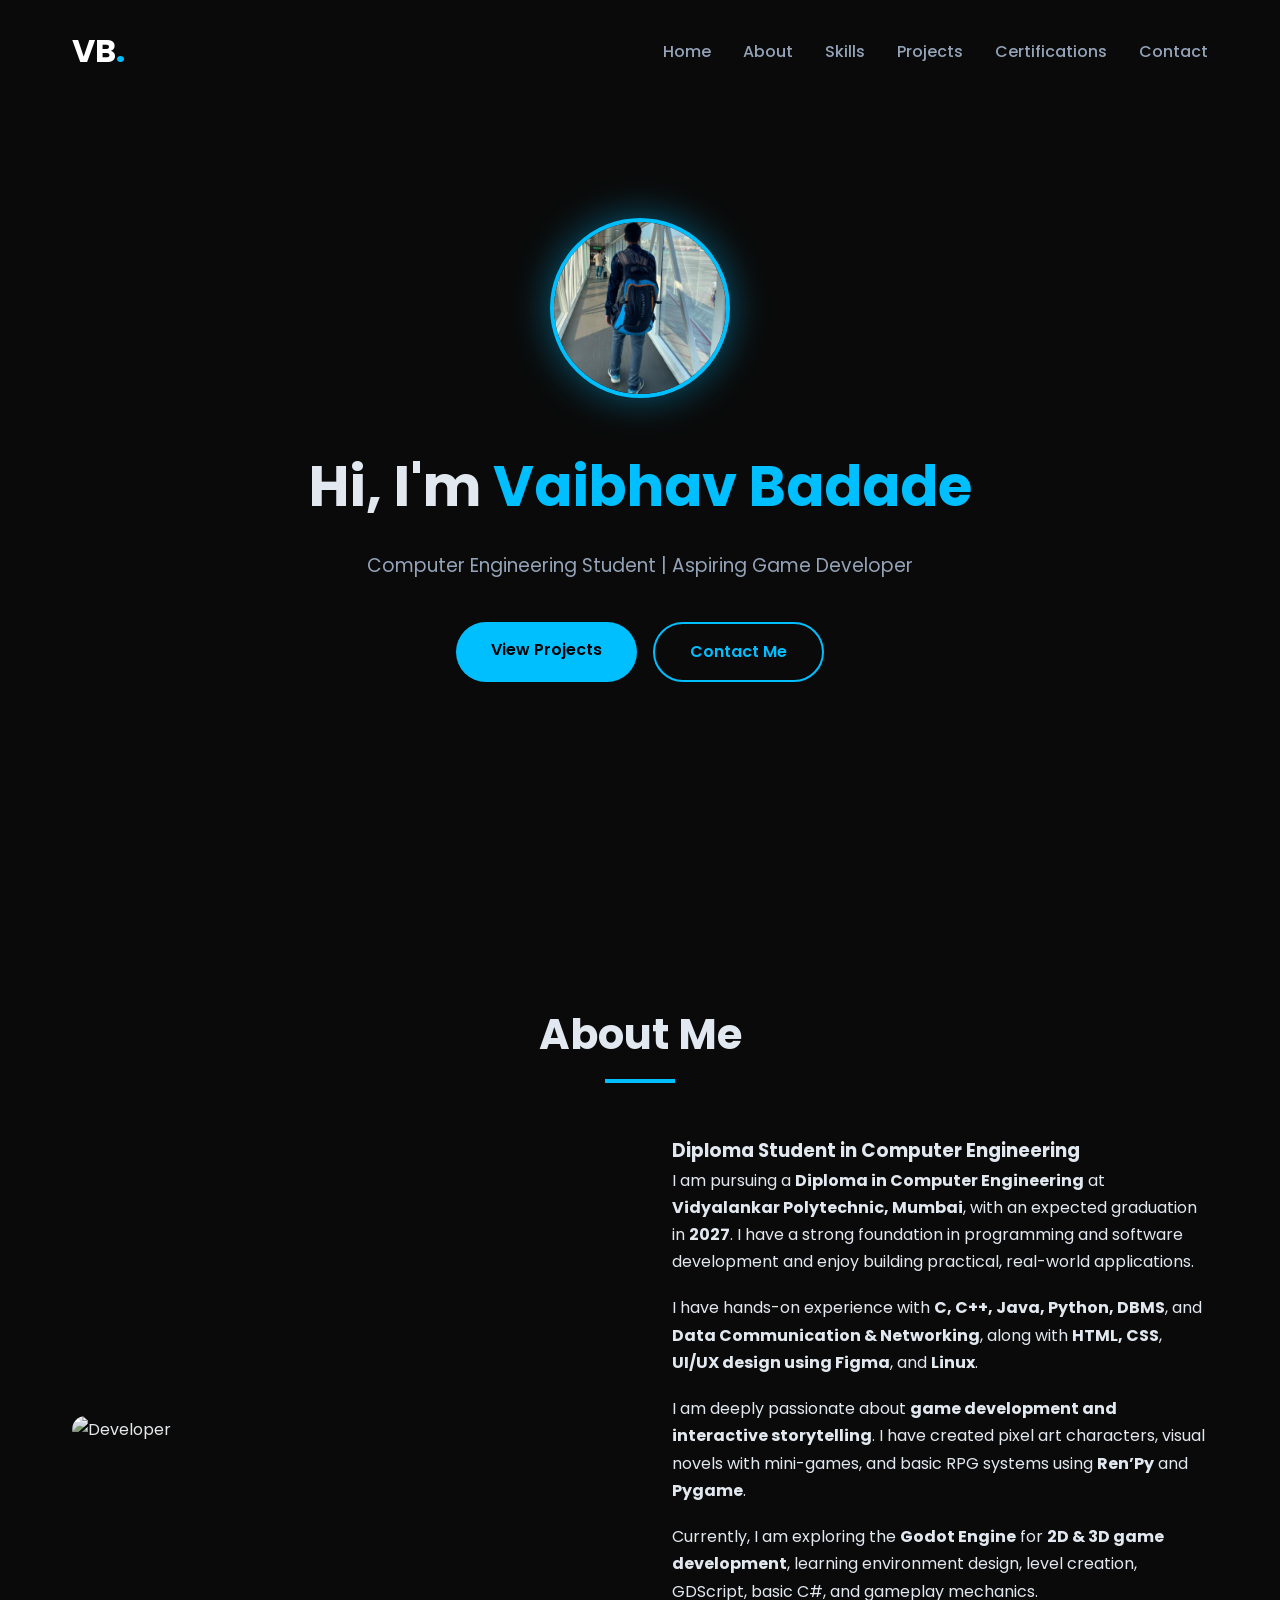
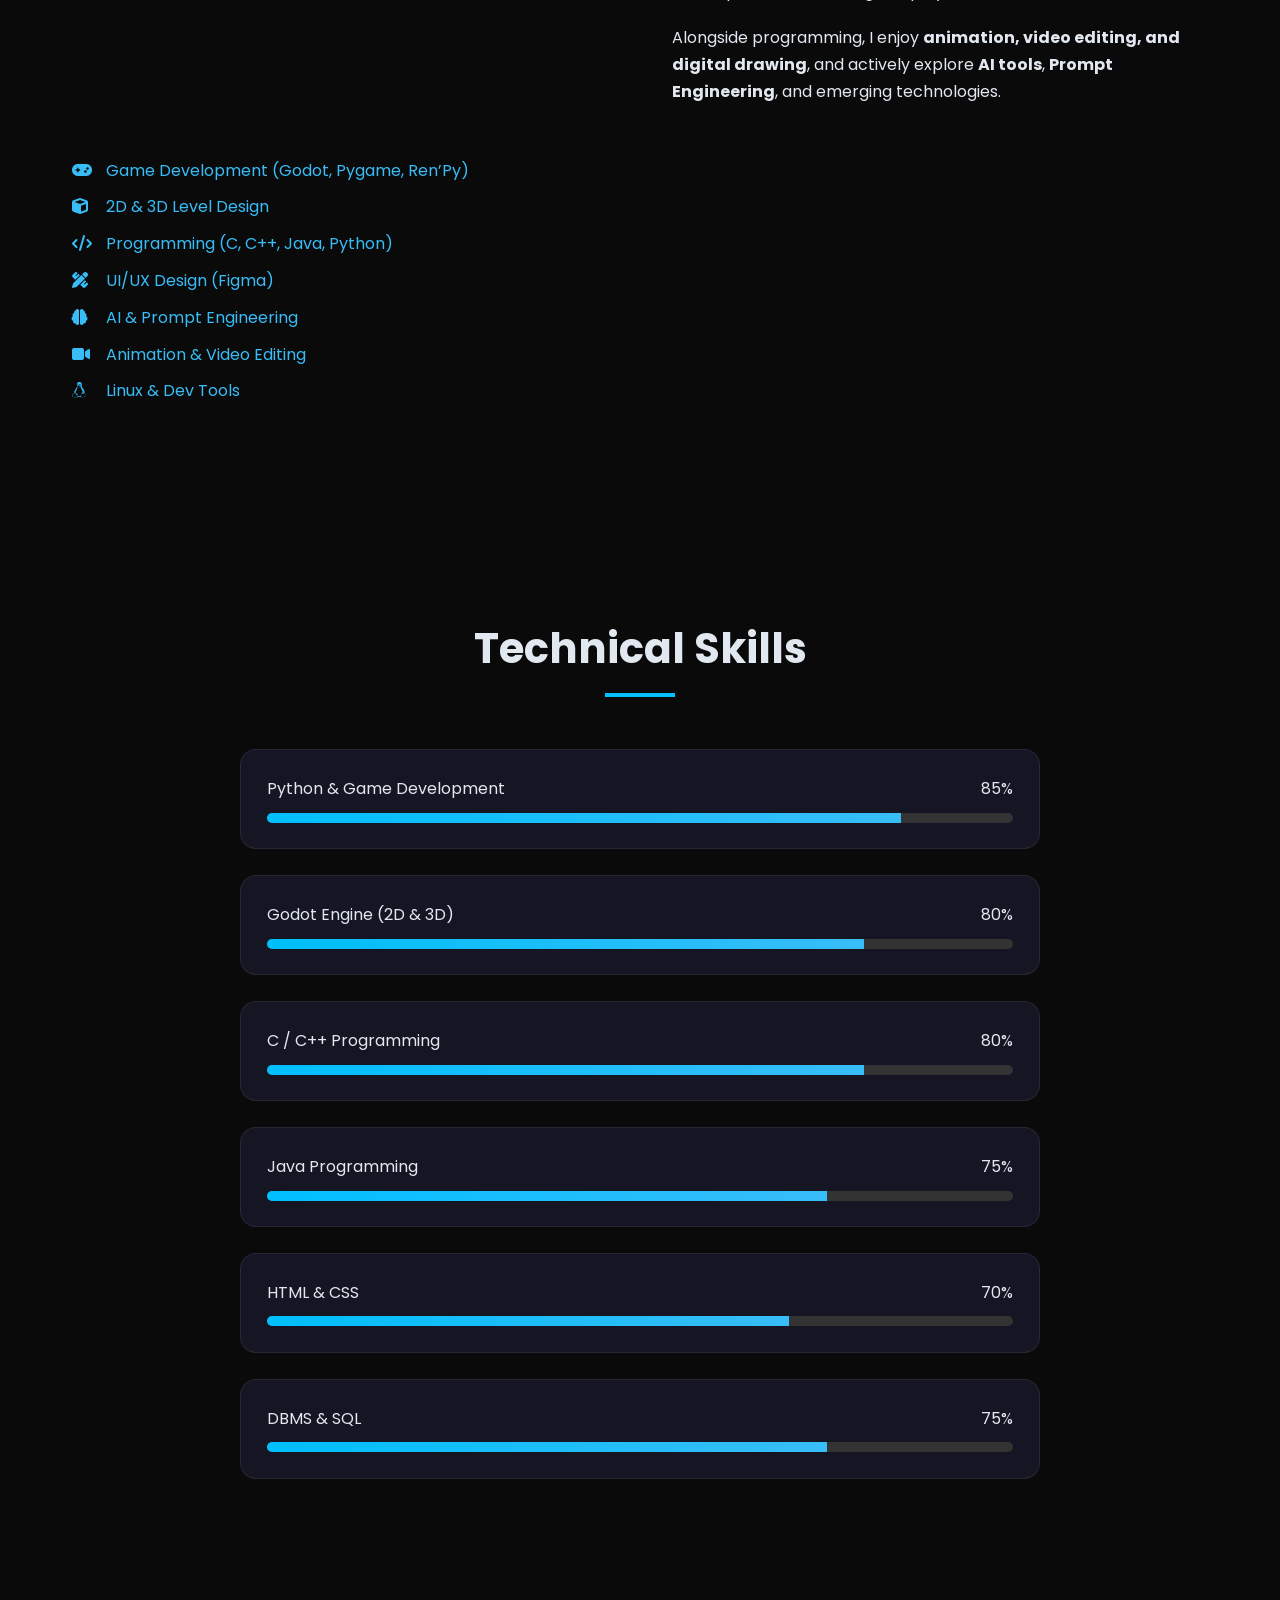
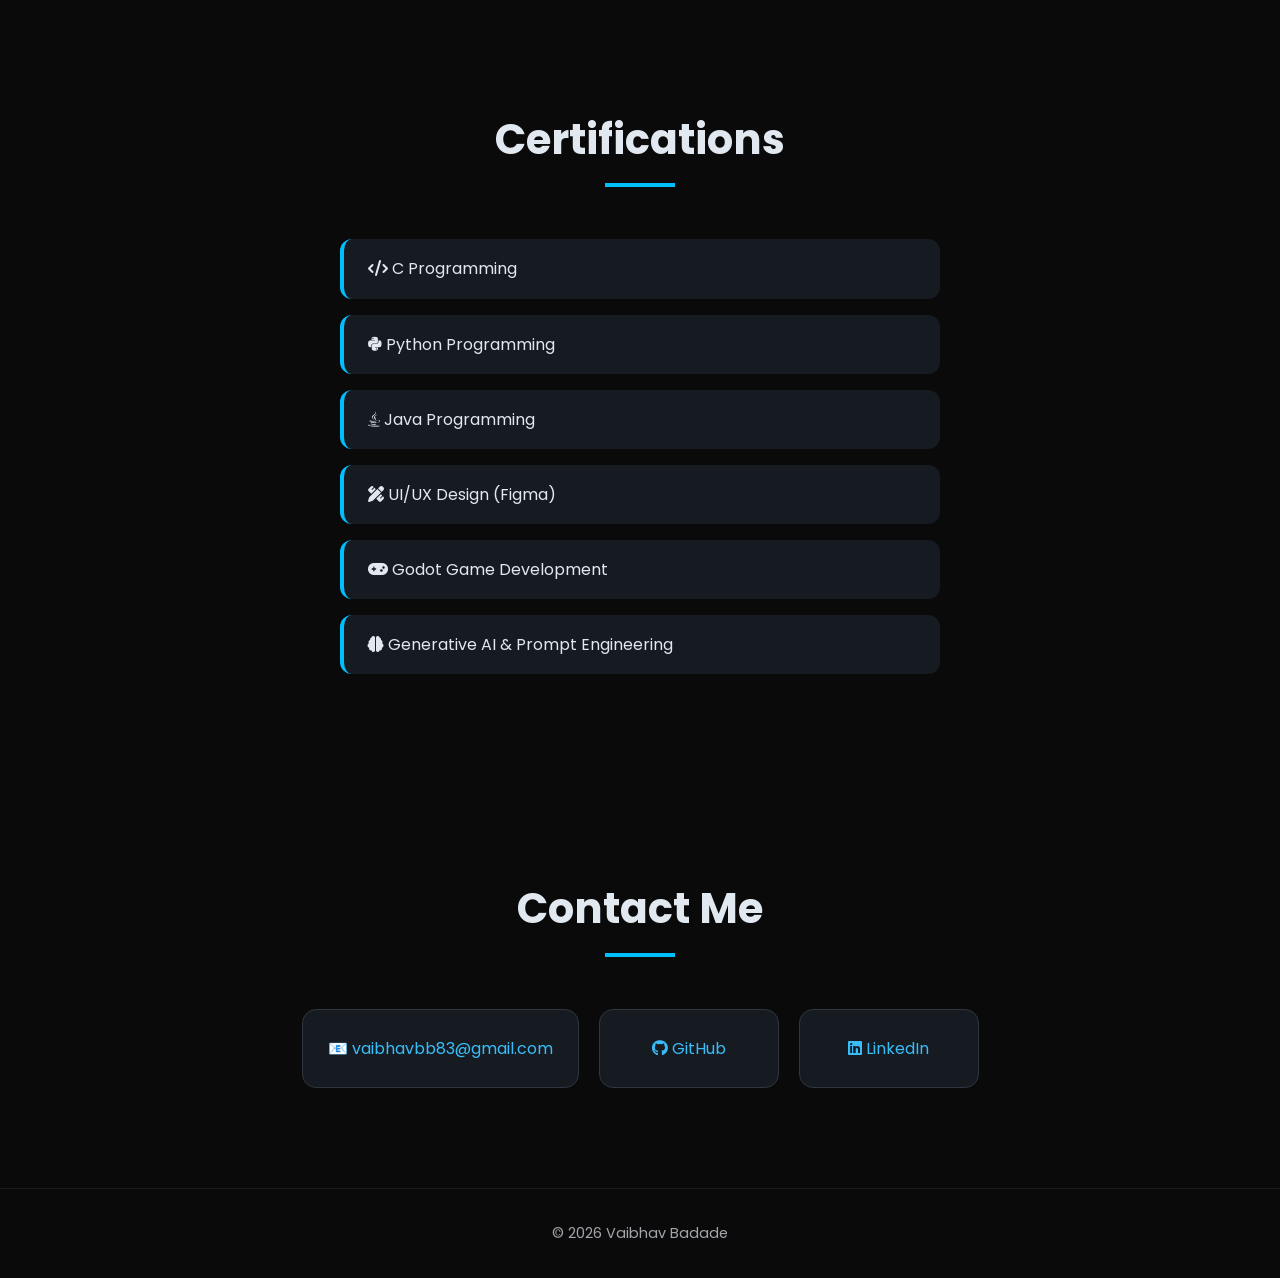
==== index.html @ ef7a4300 "." ====
<!DOCTYPE html>
<html lang="en">
<head>
    <meta charset="UTF-8">
    <meta name="viewport" content="width=device-width, initial-scale=1.0">
    <title>Vaibhav Badade | Computer Engineering Portfolio</title>

    <!-- SEO -->
    <meta name="description" content="Vaibhav Badade – Computer Engineering student, aspiring game developer skilled in Python, Godot, Ren’Py, UI/UX, and web development.">

    <!-- CSS -->
    <link rel="stylesheet" href="style.css">

    <!-- Fonts -->
    <link href="https://fonts.googleapis.com/css2?family=Poppins:wght@300;400;600;700&display=swap" rel="stylesheet">

    <!-- Icons -->
    <link rel="stylesheet" href="https://cdnjs.cloudflare.com/ajax/libs/font-awesome/6.4.0/css/all.min.css">
</head>
<body>

<!-- ================= NAVBAR ================= -->
<nav class="navbar">
    <div class="max-width">
        <a href="#home" class="logo">VB<span>.</span></a>
        <ul class="menu">
            <li><a href="#home">Home</a></li>
            <li><a href="#about">About</a></li>
            <li><a href="#skills">Skills</a></li>
            <li><a href="#projects">Projects</a></li>
            <li><a href="#certifications">Certifications</a></li>
            <li><a href="#contact">Contact</a></li>
        </ul>
        <div class="menu-toggle"><i class="fas fa-bars"></i></div>
    </div>
</nav>

<!-- ================= HERO ================= -->
<header class="home" id="home">
    <div class="max-width">
        <img src="me.png" alt="Vaibhav Badade" class="profile-img">
        <h1>Hi, I'm <span class="name">Vaibhav Badade</span></h1>
        <h3>Computer Engineering Student | Aspiring Game Developer</h3>

        <div class="hero-buttons">
            <a href="#projects" class="btn btn-primary">View Projects</a>
            <a href="#contact" class="btn btn-secondary">Contact Me</a>
        </div>
    </div>
</header>

<!-- ================= ABOUT ================= -->
<section class="about" id="about">
    <div class="max-width">
        <h2 class="title">About Me</h2>

        <div class="about-content">
            <img src="https://images.unsplash.com/photo-1550745165-9bc0b252726f" alt="Developer" class="about-img">

            <div class="about-text">
                <h3>Diploma Student in Computer Engineering</h3>

                <p>
                    I am pursuing a <b>Diploma in Computer Engineering</b> at
                    <b>Vidyalankar Polytechnic, Mumbai</b>, with an expected graduation in
                    <b>2027</b>. I have a strong foundation in programming and software
                    development and enjoy building practical, real-world applications.
                </p>

                <p>
                    I have hands-on experience with <b>C, C++, Java, Python, DBMS</b>, and
                    <b>Data Communication & Networking</b>, along with
                    <b>HTML, CSS</b>, <b>UI/UX design using Figma</b>, and
                    <b>Linux</b>.
                </p>

                <p>
                    I am deeply passionate about <b>game development and interactive storytelling</b>.
                    I have created pixel art characters, visual novels with mini-games,
                    and basic RPG systems using <b>Ren’Py</b> and <b>Pygame</b>.
                </p>

                <p>
                    Currently, I am exploring the <b>Godot Engine</b> for
                    <b>2D & 3D game development</b>, learning environment design,
                    level creation, GDScript, basic C#, and gameplay mechanics.
                </p>

                <p>
                    Alongside programming, I enjoy <b>animation, video editing, and digital drawing</b>,
                    and actively explore <b>AI tools</b>, <b>Prompt Engineering</b>,
                    and emerging technologies.
                </p>
            </div>
        </div>

        <div class="interests">
            <ul>
                <li><i class="fas fa-gamepad"></i> Game Development (Godot, Pygame, Ren’Py)</li>
                <li><i class="fas fa-cube"></i> 2D & 3D Level Design</li>
                <li><i class="fas fa-code"></i> Programming (C, C++, Java, Python)</li>
                <li><i class="fas fa-pencil-ruler"></i> UI/UX Design (Figma)</li>
                <li><i class="fas fa-brain"></i> AI & Prompt Engineering</li>
                <li><i class="fas fa-video"></i> Animation & Video Editing</li>
                <li><i class="fab fa-linux"></i> Linux & Dev Tools</li>
            </ul>
        </div>
    </div>
</section>

<!-- ================= SKILLS ================= -->
<section class="skills" id="skills">
    <div class="max-width">
        <h2 class="title">Technical Skills</h2>

        <div class="skills-content">
            <div class="skill-card">
                <div class="skill-info"><span>Python & Game Development</span><span>85%</span></div>
                <div class="bar"><div class="fill" style="width:85%"></div></div>
            </div>

            <div class="skill-card">
                <div class="skill-info"><span>Godot Engine (2D & 3D)</span><span>80%</span></div>
                <div class="bar"><div class="fill" style="width:80%"></div></div>
            </div>

            <div class="skill-card">
                <div class="skill-info"><span>C / C++ Programming</span><span>80%</span></div>
                <div class="bar"><div class="fill" style="width:80%"></div></div>
            </div>

            <div class="skill-card">
                <div class="skill-info"><span>Java Programming</span><span>75%</span></div>
                <div class="bar"><div class="fill" style="width:75%"></div></div>
            </div>

            <div class="skill-card">
                <div class="skill-info"><span>HTML & CSS</span><span>70%</span></div>
                <div class="bar"><div class="fill" style="width:70%"></div></div>
            </div>

            <div class="skill-card">
                <div class="skill-info"><span>DBMS & SQL</span><span>75%</span></div>
                <div class="bar"><div class="fill" style="width:75%"></div></div>
            </div>
        </div>
    </div>
</section>

<!-- ================= CERTIFICATIONS ================= -->
<section class="certifications" id="certifications">
    <div class="max-width">
        <h2 class="title">Certifications</h2>

        <div class="cert-grid">
            <div class="cert-item"><i class="fas fa-code"></i> C Programming</div>
            <div class="cert-item"><i class="fab fa-python"></i> Python Programming</div>
            <div class="cert-item"><i class="fab fa-java"></i> Java Programming</div>
            <div class="cert-item"><i class="fas fa-pencil-ruler"></i> UI/UX Design (Figma)</div>
            <div class="cert-item"><i class="fas fa-gamepad"></i> Godot Game Development</div>
            <div class="cert-item"><i class="fas fa-brain"></i> Generative AI & Prompt Engineering</div>
        </div>
    </div>
</section>

<!-- ================= CONTACT ================= -->
<section class="contact" id="contact">
    <div class="max-width">
        <h2 class="title">Contact Me</h2>

        <div class="contact-grid">
            <div class="contact-card">📧 vaibhavbb83@gmail.com</div>

            <a href="https://github.com/Vaibhavbde" target="_blank" class="contact-card">
                <i class="fab fa-github"></i> GitHub
            </a>

            <a href="#" target="_blank" class="contact-card">
                <i class="fab fa-linkedin"></i> LinkedIn
            </a>
        </div>
    </div>
</section>

<footer>
    © <span id="year"></span> Vaibhav Badade
</footer>

<script>
document.getElementById("year").textContent = new Date().getFullYear();

document.querySelector('.menu-toggle').onclick = () => {
    document.querySelector('.menu').classList.toggle('active');
};
</script>

</body>
</html>
---- style.css ----
/* =========================
   Root Variables
========================= */
:root {
    --primary: #00bfff;
    --secondary: #38bdf8;
    --bg-dark: #0a0a0a;
    --card-bg: rgba(26, 26, 46, 0.75);
    --text-main: #e2e8f0;
    --text-dim: #94a3b8;
    --border-soft: rgba(255, 255, 255, 0.08);
}

/* =========================
   Global Styles
========================= */
* {
    margin: 0;
    padding: 0;
    box-sizing: border-box;
    font-family: "Poppins", sans-serif;
}

html {
    scroll-behavior: smooth;
}

body {
    background: var(--bg-dark);
    color: var(--text-main);
    line-height: 1.7;
    overflow-x: hidden;
}

.max-width {
    max-width: 1200px;
    margin: auto;
    padding: 0 2rem;
}

/* =========================
   Navbar
========================= */
.navbar {
    position: fixed;
    width: 100%;
    padding: 1.5rem 0;
    z-index: 999;
    transition: 0.3s ease;
}

.navbar.scrolled {
    background: rgba(10, 10, 10, 0.95);
    padding: 1rem 0;
    box-shadow: 0 10px 30px rgba(0, 0, 0, 0.6);
}

.navbar .max-width {
    display: flex;
    justify-content: space-between;
    align-items: center;
}

.logo {
    font-size: 2rem;
    font-weight: 700;
    color: #fff;
    text-decoration: none;
}

.logo span {
    color: var(--primary);
}

.menu {
    display: flex;
    list-style: none;
    gap: 2rem;
}

.menu a {
    color: var(--text-dim);
    text-decoration: none;
    font-weight: 500;
    transition: 0.3s;
}

.menu a:hover {
    color: var(--primary);
}

.menu-toggle {
    display: none;
    font-size: 1.5rem;
    cursor: pointer;
    color: #fff;
}

/* =========================
   Hero Section
========================= */
.home {
    height: 100vh;
    display: flex;
    align-items: center;
    justify-content: center;
    text-align: center;
    background:
        linear-gradient(rgba(10, 10, 10, 0.8), rgba(10, 10, 10, 0.8)),
        url("https://images.unsplash.com/photo-1550745165-9bc0b252726f")
        center / cover;
}

.profile-img {
    width: 180px;
    height: 180px;
    border-radius: 50%;
    border: 4px solid var(--primary);
    box-shadow: 0 0 40px rgba(0, 191, 255, 0.45);
    margin-bottom: 2rem;
}

.home h1 {
    font-size: 3.5rem;
    margin-bottom: 1rem;
}

.name {
    color: var(--primary);
}

.home h3 {
    color: var(--text-dim);
    font-weight: 400;
}

/* Buttons */
.hero-buttons {
    margin-top: 2.5rem;
    display: flex;
    gap: 1rem;
    justify-content: center;
}

.btn {
    padding: 0.9rem 2.2rem;
    border-radius: 50px;
    font-weight: 600;
    text-decoration: none;
    transition: 0.3s ease;
}

.btn-primary {
    background: var(--primary);
    color: #000;
}

.btn-secondary {
    border: 2px solid var(--primary);
    color: var(--primary);
}

.btn:hover {
    transform: translateY(-6px);
    box-shadow: 0 12px 30px rgba(0, 191, 255, 0.3);
}

/* =========================
   Common Section Styles
========================= */
section {
    padding: 100px 0;
}

.title {
    text-align: center;
    font-size: 2.6rem;
    margin-bottom: 4rem;
    position: relative;
}

.title::after {
    content: "";
    width: 70px;
    height: 4px;
    background: var(--primary);
    position: absolute;
    left: 50%;
    bottom: -12px;
    transform: translateX(-50%);
}

.section-subtitle {
    text-align: center;
    max-width: 700px;
    margin: -2rem auto 4rem;
    color: var(--text-dim);
}

/* =========================
   About Section
========================= */
.about-content {
    display: grid;
    grid-template-columns: 1fr 1fr;
    gap: 4rem;
    align-items: center;
}

.about-img {
    width: 100%;
    border-radius: 22px;
    filter: grayscale(60%);
    transition: 0.5s;
}

.about-img:hover {
    filter: grayscale(0%);
}

.about-text p {
    margin-bottom: 1.2rem;
}

.interests ul {
    list-style: none;
    margin-top: 2rem;
}

.interests li {
    margin-bottom: 0.6rem;
    color: var(--secondary);
}

.interests i {
    margin-right: 10px;
    width: 20px;
}

/* =========================
   Skills Section
========================= */
.skills-content {
    max-width: 800px;
    margin: auto;
}

.skill-card {
    background: var(--card-bg);
    padding: 1.6rem;
    border-radius: 16px;
    margin-bottom: 1.6rem;
    border: 1px solid var(--border-soft);
}

.skill-info {
    display: flex;
    justify-content: space-between;
    margin-bottom: 10px;
}

.bar {
    height: 10px;
    background: #333;
    border-radius: 10px;
    overflow: hidden;
}

.fill {
    height: 100%;
    background: linear-gradient(90deg, var(--primary), var(--secondary));
}

/* =========================
   Projects Section
========================= */
.project-category {
    margin: 4rem 0 2rem;
    color: var(--secondary);
    font-size: 1.5rem;
    text-align: center;
}

.projects-grid {
    display: grid;
    grid-template-columns: repeat(auto-fit, minmax(280px, 1fr));
    gap: 2rem;
}

.project-card {
    background: var(--card-bg);
    padding: 2rem;
    border-radius: 20px;
    border: 1px solid var(--border-soft);
    transition: 0.4s ease;
}

.project-card:hover {
    transform: translateY(-10px);
    border-color: var(--primary);
    box-shadow: 0 20px 40px rgba(0, 191, 255, 0.15);
}

.project-tag {
    display: inline-block;
    margin-bottom: 1rem;
    font-size: 0.8rem;
    padding: 4px 12px;
    border-radius: 6px;
    background: rgba(0, 191, 255, 0.2);
    color: var(--primary);
}

/* =========================
   Certifications
========================= */
.cert-grid {
    display: grid;
    gap: 1rem;
    max-width: 600px;
    margin: auto;
}

.cert-item {
    background: #161b22;
    padding: 1rem 1.5rem;
    border-radius: 12px;
    border-left: 4px solid var(--primary);
}

/* =========================
   Contact Section
========================= */
.contact-grid {
    display: flex;
    justify-content: center;
    gap: 20px;
    flex-wrap: wrap;
}

.contact-card {
    background: #161b22;
    border: 1px solid #30363d;
    padding: 25px;
    border-radius: 14px;
    min-width: 180px;
    text-align: center;
    text-decoration: none;
    color: var(--secondary);
    transition: 0.3s;
}

.contact-card:hover {
    transform: translateY(-6px);
    border-color: var(--secondary);
}

/* =========================
   Footer
========================= */
footer {
    text-align: center;
    padding: 2rem;
    border-top: 1px solid #222;
    opacity: 0.7;
    font-size: 0.9rem;
}

/* =========================
   Responsive
========================= */
@media (max-width: 768px) {
    .menu {
        position: fixed;
        inset: 0;
        background: var(--bg-dark);
        flex-direction: column;
        justify-content: center;
        align-items: center;
        transform: translateX(-100%);
        transition: 0.4s;
    }

    .menu.active {
        transform: translateX(0);
    }

    .menu-toggle {
        display: block;
    }

    .about-content {
        grid-template-columns: 1fr;
    }

    .home h1 {
        font-size: 2.4rem;
    }
}
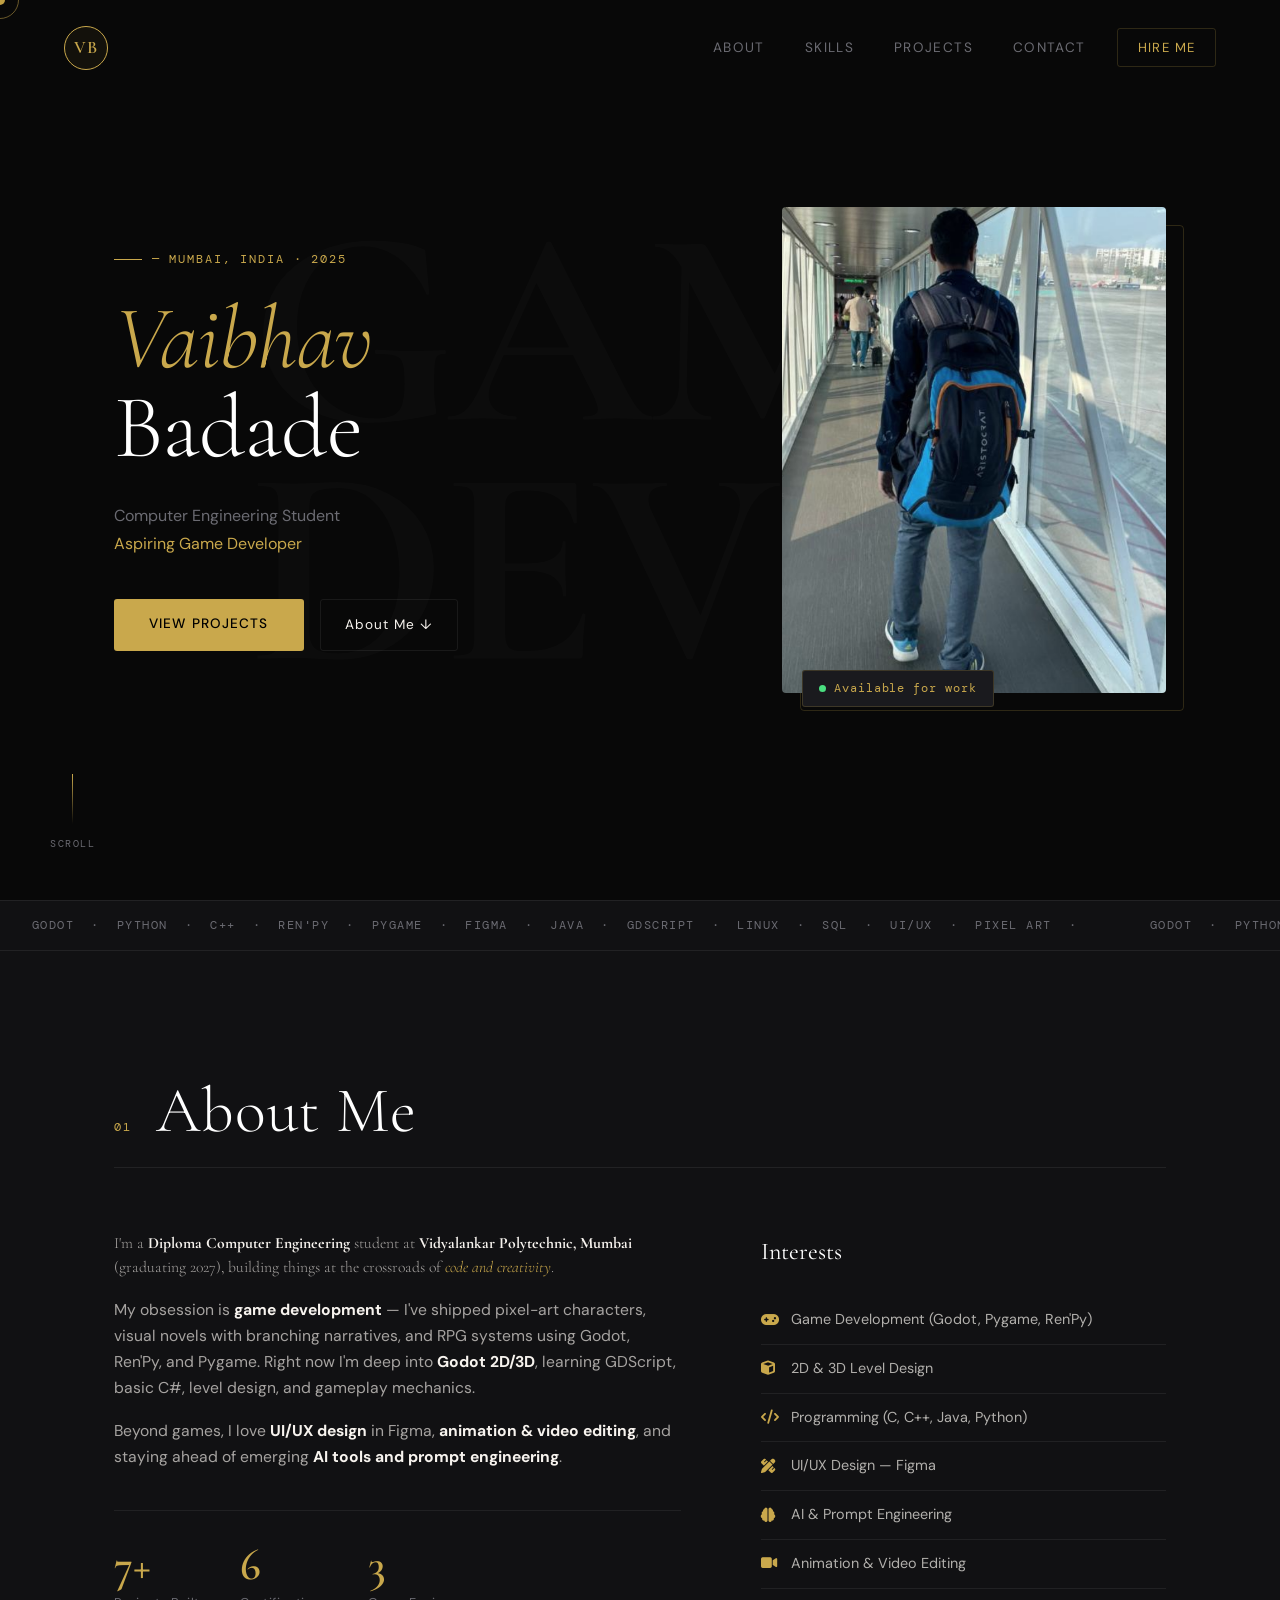
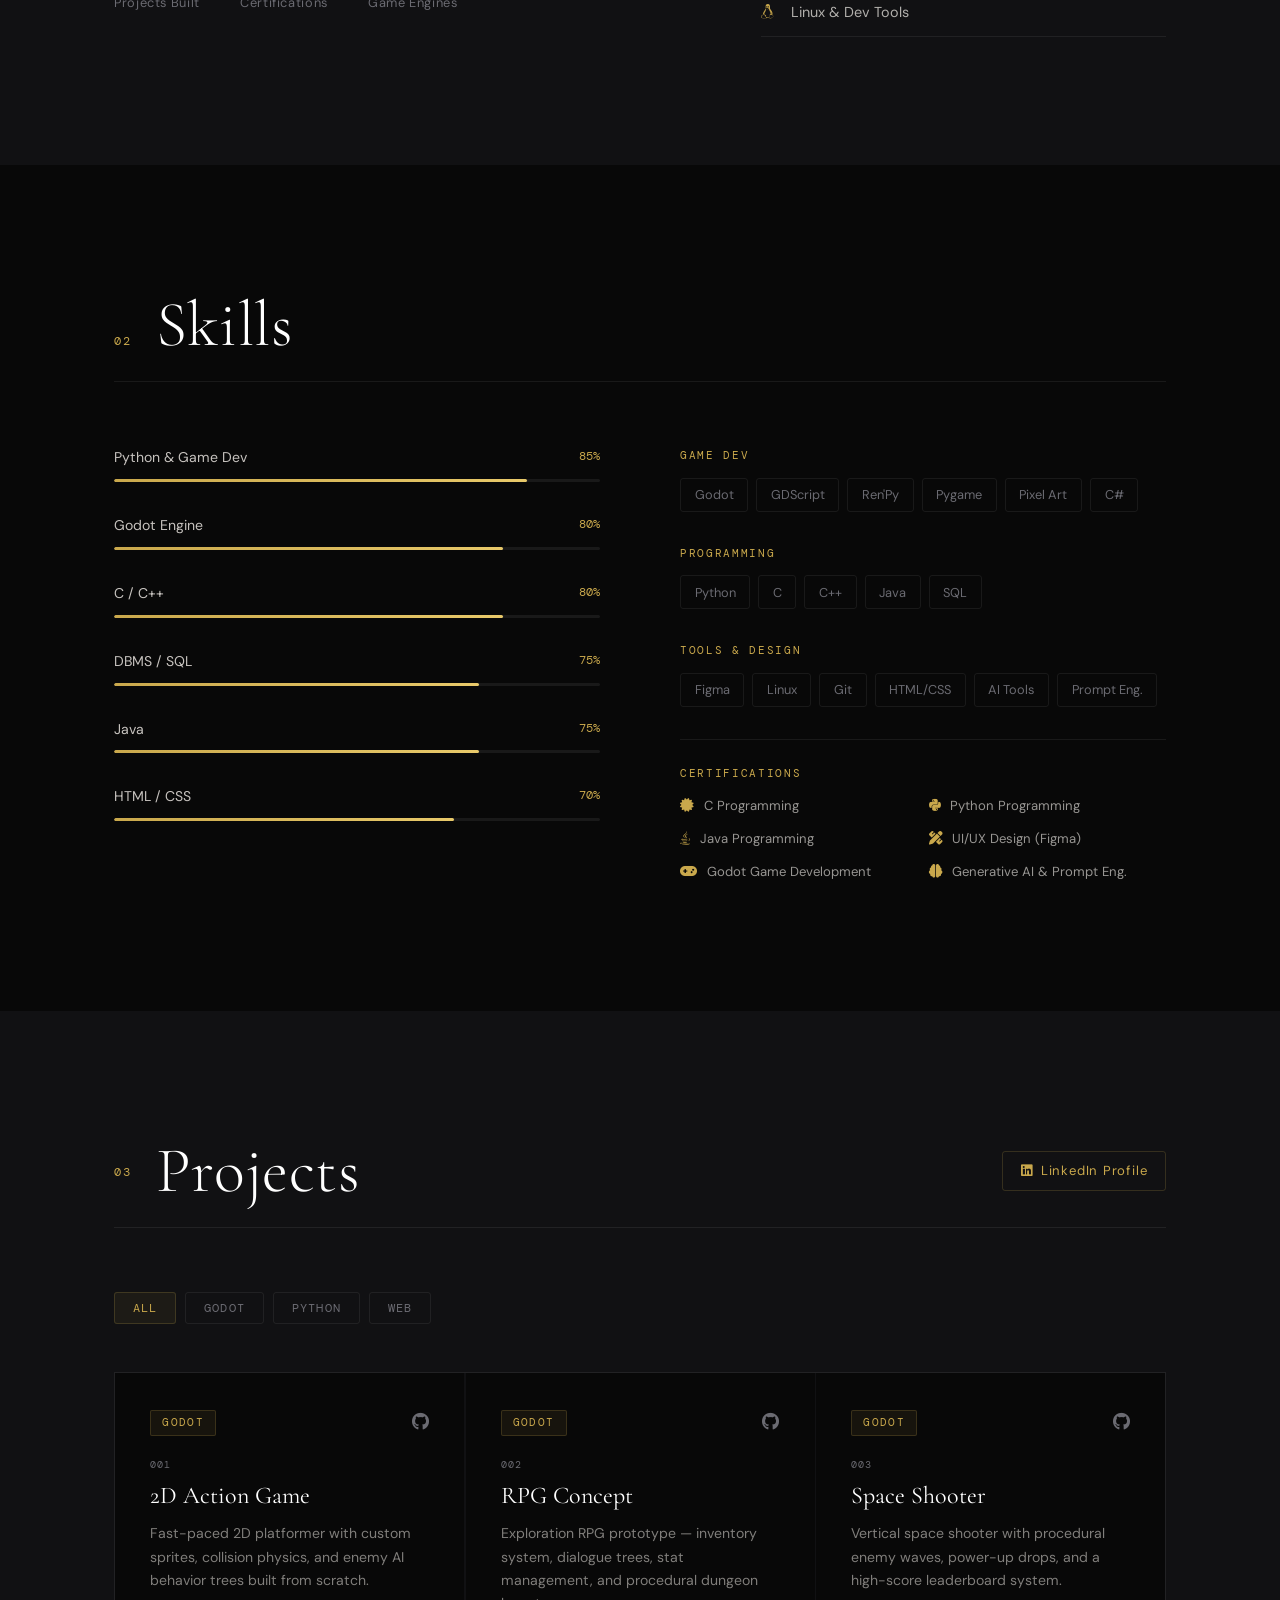
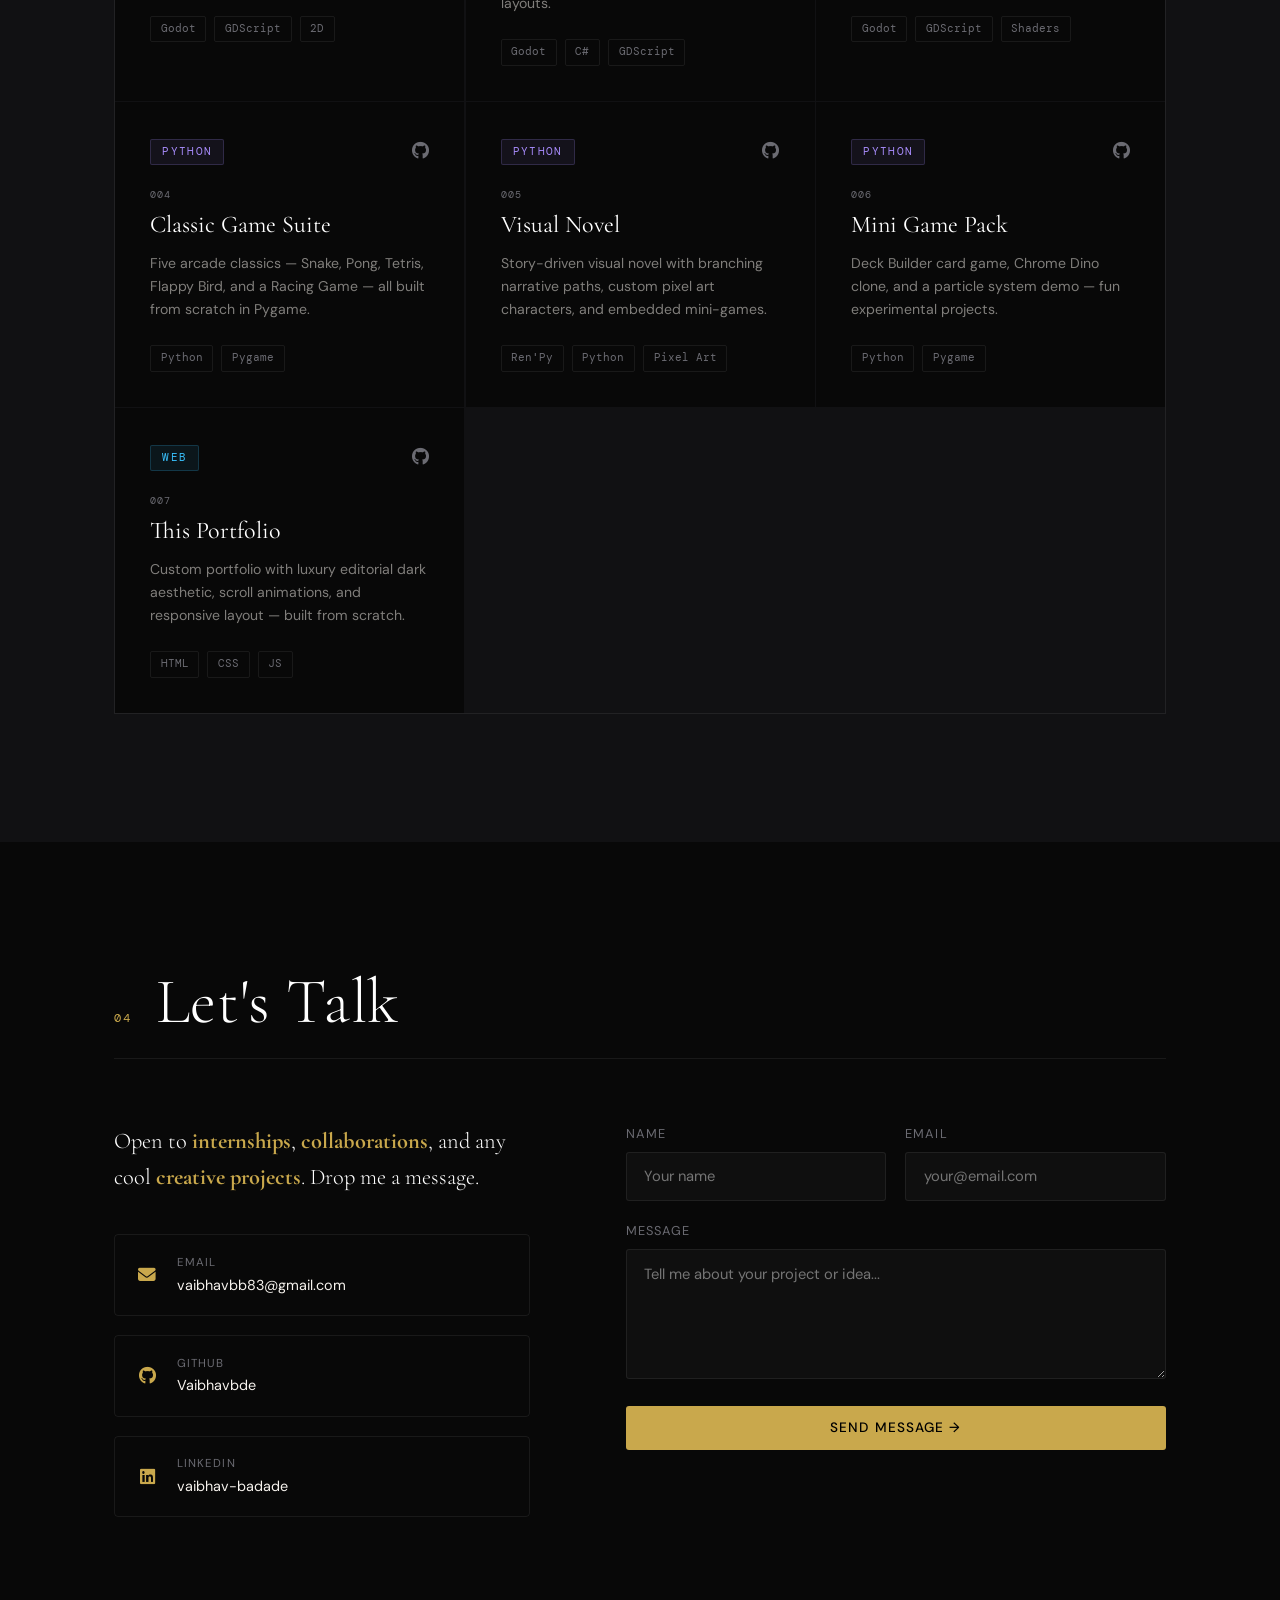
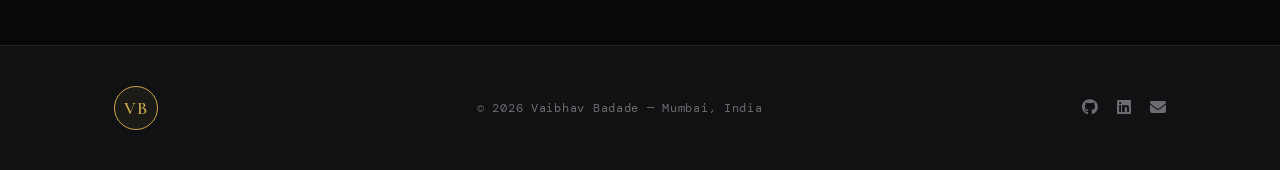
==== commit b6b42319: ". ." ====
--- a/index.html
+++ b/index.html
@@ -1,198 +1,440 @@
 <!DOCTYPE html>
 <html lang="en">
 <head>
-    <meta charset="UTF-8">
-    <meta name="viewport" content="width=device-width, initial-scale=1.0">
-    <title>Vaibhav Badade | Computer Engineering Portfolio</title>
-
-    <!-- SEO -->
-    <meta name="description" content="Vaibhav Badade – Computer Engineering student, aspiring game developer skilled in Python, Godot, Ren’Py, UI/UX, and web development.">
-
-    <!-- CSS -->
-    <link rel="stylesheet" href="style.css">
-
-    <!-- Fonts -->
-    <link href="https://fonts.googleapis.com/css2?family=Poppins:wght@300;400;600;700&display=swap" rel="stylesheet">
-
-    <!-- Icons -->
-    <link rel="stylesheet" href="https://cdnjs.cloudflare.com/ajax/libs/font-awesome/6.4.0/css/all.min.css">
+  <meta charset="UTF-8" />
+  <meta name="viewport" content="width=device-width, initial-scale=1.0" />
+  <title>Vaibhav Badade — Portfolio</title>
+  <meta name="description" content="Vaibhav Badade — Computer Engineering student & game developer based in Mumbai." />
+  <link rel="preconnect" href="https://fonts.googleapis.com" />
+  <link href="https://fonts.googleapis.com/css2?family=Cormorant+Garamond:ital,wght@0,300;0,400;0,600;0,700;1,300;1,400&family=DM+Sans:wght@300;400;500&family=DM+Mono:wght@400;500&display=swap" rel="stylesheet" />
+  <link rel="stylesheet" href="https://cdnjs.cloudflare.com/ajax/libs/font-awesome/6.4.0/css/all.min.css" />
+  <link rel="stylesheet" href="style.css" />
 </head>
 <body>
 
-<!-- ================= NAVBAR ================= -->
-<nav class="navbar">
-    <div class="max-width">
-        <a href="#home" class="logo">VB<span>.</span></a>
-        <ul class="menu">
-            <li><a href="#home">Home</a></li>
-            <li><a href="#about">About</a></li>
-            <li><a href="#skills">Skills</a></li>
-            <li><a href="#projects">Projects</a></li>
-            <li><a href="#certifications">Certifications</a></li>
-            <li><a href="#contact">Contact</a></li>
-        </ul>
-        <div class="menu-toggle"><i class="fas fa-bars"></i></div>
-    </div>
-</nav>
-
-<!-- ================= HERO ================= -->
-<header class="home" id="home">
-    <div class="max-width">
-        <img src="me.png" alt="Vaibhav Badade" class="profile-img">
-        <h1>Hi, I'm <span class="name">Vaibhav Badade</span></h1>
-        <h3>Computer Engineering Student | Aspiring Game Developer</h3>
-
-        <div class="hero-buttons">
-            <a href="#projects" class="btn btn-primary">View Projects</a>
-            <a href="#contact" class="btn btn-secondary">Contact Me</a>
-        </div>
-    </div>
-</header>
-
-<!-- ================= ABOUT ================= -->
-<section class="about" id="about">
-    <div class="max-width">
-        <h2 class="title">About Me</h2>
-
-        <div class="about-content">
-            <img src="https://images.unsplash.com/photo-1550745165-9bc0b252726f" alt="Developer" class="about-img">
-
-            <div class="about-text">
-                <h3>Diploma Student in Computer Engineering</h3>
-
-                <p>
-                    I am pursuing a <b>Diploma in Computer Engineering</b> at
-                    <b>Vidyalankar Polytechnic, Mumbai</b>, with an expected graduation in
-                    <b>2027</b>. I have a strong foundation in programming and software
-                    development and enjoy building practical, real-world applications.
-                </p>
-
-                <p>
-                    I have hands-on experience with <b>C, C++, Java, Python, DBMS</b>, and
-                    <b>Data Communication & Networking</b>, along with
-                    <b>HTML, CSS</b>, <b>UI/UX design using Figma</b>, and
-                    <b>Linux</b>.
-                </p>
-
-                <p>
-                    I am deeply passionate about <b>game development and interactive storytelling</b>.
-                    I have created pixel art characters, visual novels with mini-games,
-                    and basic RPG systems using <b>Ren’Py</b> and <b>Pygame</b>.
-                </p>
-
-                <p>
-                    Currently, I am exploring the <b>Godot Engine</b> for
-                    <b>2D & 3D game development</b>, learning environment design,
-                    level creation, GDScript, basic C#, and gameplay mechanics.
-                </p>
-
-                <p>
-                    Alongside programming, I enjoy <b>animation, video editing, and digital drawing</b>,
-                    and actively explore <b>AI tools</b>, <b>Prompt Engineering</b>,
-                    and emerging technologies.
-                </p>
-            </div>
-        </div>
-
-        <div class="interests">
-            <ul>
-                <li><i class="fas fa-gamepad"></i> Game Development (Godot, Pygame, Ren’Py)</li>
-                <li><i class="fas fa-cube"></i> 2D & 3D Level Design</li>
-                <li><i class="fas fa-code"></i> Programming (C, C++, Java, Python)</li>
-                <li><i class="fas fa-pencil-ruler"></i> UI/UX Design (Figma)</li>
-                <li><i class="fas fa-brain"></i> AI & Prompt Engineering</li>
-                <li><i class="fas fa-video"></i> Animation & Video Editing</li>
-                <li><i class="fab fa-linux"></i> Linux & Dev Tools</li>
-            </ul>
-        </div>
-    </div>
-</section>
-
-<!-- ================= SKILLS ================= -->
-<section class="skills" id="skills">
-    <div class="max-width">
-        <h2 class="title">Technical Skills</h2>
-
-        <div class="skills-content">
-            <div class="skill-card">
-                <div class="skill-info"><span>Python & Game Development</span><span>85%</span></div>
-                <div class="bar"><div class="fill" style="width:85%"></div></div>
-            </div>
-
-            <div class="skill-card">
-                <div class="skill-info"><span>Godot Engine (2D & 3D)</span><span>80%</span></div>
-                <div class="bar"><div class="fill" style="width:80%"></div></div>
-            </div>
-
-            <div class="skill-card">
-                <div class="skill-info"><span>C / C++ Programming</span><span>80%</span></div>
-                <div class="bar"><div class="fill" style="width:80%"></div></div>
-            </div>
-
-            <div class="skill-card">
-                <div class="skill-info"><span>Java Programming</span><span>75%</span></div>
-                <div class="bar"><div class="fill" style="width:75%"></div></div>
-            </div>
-
-            <div class="skill-card">
-                <div class="skill-info"><span>HTML & CSS</span><span>70%</span></div>
-                <div class="bar"><div class="fill" style="width:70%"></div></div>
-            </div>
-
-            <div class="skill-card">
-                <div class="skill-info"><span>DBMS & SQL</span><span>75%</span></div>
-                <div class="bar"><div class="fill" style="width:75%"></div></div>
-            </div>
-        </div>
-    </div>
-</section>
-
-<!-- ================= CERTIFICATIONS ================= -->
-<section class="certifications" id="certifications">
-    <div class="max-width">
-        <h2 class="title">Certifications</h2>
-
-        <div class="cert-grid">
-            <div class="cert-item"><i class="fas fa-code"></i> C Programming</div>
-            <div class="cert-item"><i class="fab fa-python"></i> Python Programming</div>
-            <div class="cert-item"><i class="fab fa-java"></i> Java Programming</div>
-            <div class="cert-item"><i class="fas fa-pencil-ruler"></i> UI/UX Design (Figma)</div>
-            <div class="cert-item"><i class="fas fa-gamepad"></i> Godot Game Development</div>
-            <div class="cert-item"><i class="fas fa-brain"></i> Generative AI & Prompt Engineering</div>
-        </div>
-    </div>
-</section>
-
-<!-- ================= CONTACT ================= -->
-<section class="contact" id="contact">
-    <div class="max-width">
-        <h2 class="title">Contact Me</h2>
-
-        <div class="contact-grid">
-            <div class="contact-card">📧 vaibhavbb83@gmail.com</div>
-
-            <a href="https://github.com/Vaibhavbde" target="_blank" class="contact-card">
-                <i class="fab fa-github"></i> GitHub
+  <!-- ░░ PRELOADER ░░ -->
+  <div id="preloader" class="preloader">
+    <div class="pre-name">
+      <span class="pre-v">V</span><span class="pre-b">B</span>
+    </div>
+    <div class="pre-line"></div>
+  </div>
+
+  <!-- ░░ CURSOR ░░ -->
+  <div id="cur" class="cur"></div>
+  <div id="cur2" class="cur2"></div>
+
+  <!-- ░░ NAV ░░ -->
+  <nav id="nav" class="nav">
+    <a href="#hero" class="nav-logo">
+      <span class="nl-circle">VB</span>
+    </a>
+    <ul class="nav-links" id="navLinks">
+      <li><a href="#about">About</a></li>
+      <li><a href="#skills">Skills</a></li>
+      <li><a href="#work">Projects</a></li>
+      <li><a href="#contact">Contact</a></li>
+    </ul>
+    <a href="mailto:vaibhavbb83@gmail.com" class="nav-cta">Hire Me</a>
+    <button class="nav-burger" id="burger" aria-label="menu">
+      <span></span><span></span>
+    </button>
+  </nav>
+
+  <!-- ░░ MOBILE OVERLAY ░░ -->
+  <div class="mob-menu" id="mobMenu">
+    <a href="#about" class="mm-link">About</a>
+    <a href="#skills" class="mm-link">Skills</a>
+    <a href="#work" class="mm-link">Projects</a>
+    <a href="#contact" class="mm-link">Contact</a>
+  </div>
+
+  <!-- ░░ HERO ░░ -->
+  <section id="hero" class="hero">
+    <div class="hero-bg-text" aria-hidden="true">GAME<br>DEV</div>
+
+    <div class="hero-left">
+      <p class="hero-tag reveal-up">— Mumbai, India · 2025</p>
+      <h1 class="hero-name reveal-up" style="--d:.1s">
+        <em>Vaibhav</em><br>Badade
+      </h1>
+      <p class="hero-role reveal-up" style="--d:.2s">
+        Computer Engineering Student<br>
+        <span class="gold">Aspiring Game Developer</span>
+      </p>
+      <div class="hero-actions reveal-up" style="--d:.3s">
+        <a href="#work" class="btn-solid">View Projects</a>
+        <a href="#about" class="btn-line">About Me ↓</a>
+      </div>
+    </div>
+
+    <div class="hero-right reveal-up" style="--d:.15s">
+      <div class="hero-img-wrap">
+        <img src="me.png" alt="Vaibhav Badade" class="hero-photo" />
+        <div class="hero-img-border"></div>
+        <div class="hero-img-tag">
+          <span class="dot-green"></span> Available for work
+        </div>
+      </div>
+    </div>
+
+    <div class="hero-scroll-hint">
+      <div class="hs-line"></div>
+      <span>scroll</span>
+    </div>
+  </section>
+
+  <!-- ░░ MARQUEE ░░ -->
+  <div class="marquee-wrap" aria-hidden="true">
+    <div class="marquee-track">
+      <span>Godot &nbsp;·&nbsp; Python &nbsp;·&nbsp; C++ &nbsp;·&nbsp; Ren'Py &nbsp;·&nbsp; Pygame &nbsp;·&nbsp; Figma &nbsp;·&nbsp; Java &nbsp;·&nbsp; GDScript &nbsp;·&nbsp; Linux &nbsp;·&nbsp; SQL &nbsp;·&nbsp; UI/UX &nbsp;·&nbsp; Pixel Art &nbsp;·&nbsp;</span>
+      <span>Godot &nbsp;·&nbsp; Python &nbsp;·&nbsp; C++ &nbsp;·&nbsp; Ren'Py &nbsp;·&nbsp; Pygame &nbsp;·&nbsp; Figma &nbsp;·&nbsp; Java &nbsp;·&nbsp; GDScript &nbsp;·&nbsp; Linux &nbsp;·&nbsp; SQL &nbsp;·&nbsp; UI/UX &nbsp;·&nbsp; Pixel Art &nbsp;·&nbsp;</span>
+    </div>
+  </div>
+
+  <!-- ░░ ABOUT ░░ -->
+  <section id="about" class="about section">
+    <div class="container">
+
+      <div class="about-header">
+        <span class="section-num">01</span>
+        <h2 class="section-title reveal-up">About Me</h2>
+      </div>
+
+      <div class="about-body">
+        <div class="about-text reveal-up">
+          <p class="about-lead">
+            I'm a <strong>Diploma Computer Engineering</strong> student at
+            <strong>Vidyalankar Polytechnic, Mumbai</strong> (graduating 2027),
+            building things at the crossroads of <em>code and creativity</em>.
+          </p>
+          <p>
+            My obsession is <strong>game development</strong> — I've shipped pixel-art characters,
+            visual novels with branching narratives, and RPG systems using Godot, Ren'Py, and Pygame.
+            Right now I'm deep into <strong>Godot 2D/3D</strong>, learning GDScript, basic C#,
+            level design, and gameplay mechanics.
+          </p>
+          <p>
+            Beyond games, I love <strong>UI/UX design</strong> in Figma,
+            <strong>animation & video editing</strong>, and staying ahead of
+            emerging <strong>AI tools and prompt engineering</strong>.
+          </p>
+          <div class="about-facts">
+            <div class="fact">
+              <span class="fact-num">7+</span>
+              <span class="fact-lbl">Projects Built</span>
+            </div>
+            <div class="fact">
+              <span class="fact-num">6</span>
+              <span class="fact-lbl">Certifications</span>
+            </div>
+            <div class="fact">
+              <span class="fact-num">3</span>
+              <span class="fact-lbl">Game Engines</span>
+            </div>
+          </div>
+        </div>
+
+        <div class="about-interests reveal-up" style="--d:.15s">
+          <h3 class="interest-head">Interests</h3>
+          <ul class="interest-list">
+            <li><i class="fas fa-gamepad"></i>Game Development (Godot, Pygame, Ren'Py)</li>
+            <li><i class="fas fa-cube"></i>2D &amp; 3D Level Design</li>
+            <li><i class="fas fa-code"></i>Programming (C, C++, Java, Python)</li>
+            <li><i class="fas fa-pencil-ruler"></i>UI/UX Design — Figma</li>
+            <li><i class="fas fa-brain"></i>AI &amp; Prompt Engineering</li>
+            <li><i class="fas fa-video"></i>Animation &amp; Video Editing</li>
+            <li><i class="fab fa-linux"></i>Linux &amp; Dev Tools</li>
+          </ul>
+        </div>
+      </div>
+
+    </div>
+  </section>
+
+  <!-- ░░ SKILLS ░░ -->
+  <section id="skills" class="skills section">
+    <div class="container">
+
+      <div class="about-header">
+        <span class="section-num">02</span>
+        <h2 class="section-title reveal-up">Skills</h2>
+      </div>
+
+      <div class="skills-layout">
+
+        <div class="skill-bars reveal-up">
+          <div class="sb" data-w="85">
+            <div class="sb-top"><span>Python &amp; Game Dev</span><span class="sb-pct">85%</span></div>
+            <div class="sb-track"><div class="sb-fill"></div></div>
+          </div>
+          <div class="sb" data-w="80">
+            <div class="sb-top"><span>Godot Engine</span><span class="sb-pct">80%</span></div>
+            <div class="sb-track"><div class="sb-fill"></div></div>
+          </div>
+          <div class="sb" data-w="80">
+            <div class="sb-top"><span>C / C++</span><span class="sb-pct">80%</span></div>
+            <div class="sb-track"><div class="sb-fill"></div></div>
+          </div>
+          <div class="sb" data-w="75">
+            <div class="sb-top"><span>DBMS / SQL</span><span class="sb-pct">75%</span></div>
+            <div class="sb-track"><div class="sb-fill"></div></div>
+          </div>
+          <div class="sb" data-w="75">
+            <div class="sb-top"><span>Java</span><span class="sb-pct">75%</span></div>
+            <div class="sb-track"><div class="sb-fill"></div></div>
+          </div>
+          <div class="sb" data-w="70">
+            <div class="sb-top"><span>HTML / CSS</span><span class="sb-pct">70%</span></div>
+            <div class="sb-track"><div class="sb-fill"></div></div>
+          </div>
+        </div>
+
+        <div class="skill-tags reveal-up" style="--d:.1s">
+          <div class="tag-group">
+            <span class="tg-label">Game Dev</span>
+            <div class="tags">
+              <span>Godot</span><span>GDScript</span><span>Ren'Py</span>
+              <span>Pygame</span><span>Pixel Art</span><span>C#</span>
+            </div>
+          </div>
+          <div class="tag-group">
+            <span class="tg-label">Programming</span>
+            <div class="tags">
+              <span>Python</span><span>C</span><span>C++</span>
+              <span>Java</span><span>SQL</span>
+            </div>
+          </div>
+          <div class="tag-group">
+            <span class="tg-label">Tools &amp; Design</span>
+            <div class="tags">
+              <span>Figma</span><span>Linux</span><span>Git</span>
+              <span>HTML/CSS</span><span>AI Tools</span><span>Prompt Eng.</span>
+            </div>
+          </div>
+
+          <div class="certs-block">
+            <span class="tg-label">Certifications</span>
+            <div class="cert-rows">
+              <div class="cert-row"><i class="fas fa-certificate"></i> C Programming</div>
+              <div class="cert-row"><i class="fab fa-python"></i> Python Programming</div>
+              <div class="cert-row"><i class="fab fa-java"></i> Java Programming</div>
+              <div class="cert-row"><i class="fas fa-pencil-ruler"></i> UI/UX Design (Figma)</div>
+              <div class="cert-row"><i class="fas fa-gamepad"></i> Godot Game Development</div>
+              <div class="cert-row"><i class="fas fa-brain"></i> Generative AI &amp; Prompt Eng.</div>
+            </div>
+          </div>
+        </div>
+
+      </div>
+    </div>
+  </section>
+
+  <!-- ░░ PROJECTS ░░ -->
+  <section id="work" class="work section">
+    <div class="container">
+
+      <div class="about-header work-header">
+        <span class="section-num">03</span>
+        <h2 class="section-title reveal-up">Projects</h2>
+        <a href="https://www.linkedin.com/in/vaibhav-badade-874661251/" target="_blank" class="li-link reveal-up">
+          <i class="fab fa-linkedin"></i> LinkedIn Profile
+        </a>
+      </div>
+
+      <!-- filter -->
+      <div class="work-filters reveal-up">
+        <button class="wf active" data-f="all">All</button>
+        <button class="wf" data-f="godot">Godot</button>
+        <button class="wf" data-f="python">Python</button>
+        <button class="wf" data-f="web">Web</button>
+      </div>
+
+      <div class="work-grid">
+
+        <article class="card reveal-up" data-cat="godot">
+          <div class="card-inner">
+            <div class="card-top">
+              <span class="card-cat">Godot</span>
+              <a href="https://github.com/Vaibhavbde" target="_blank" class="card-link" aria-label="GitHub"><i class="fab fa-github"></i></a>
+            </div>
+            <span class="card-num">001</span>
+            <h3>2D Action Game</h3>
+            <p>Fast-paced 2D platformer with custom sprites, collision physics, and enemy AI behavior trees built from scratch.</p>
+            <div class="card-footer">
+              <span>Godot</span><span>GDScript</span><span>2D</span>
+            </div>
+          </div>
+          <div class="card-line"></div>
+        </article>
+
+        <article class="card reveal-up" data-cat="godot" style="--d:.06s">
+          <div class="card-inner">
+            <div class="card-top">
+              <span class="card-cat">Godot</span>
+              <a href="https://github.com/Vaibhavbde" target="_blank" class="card-link" aria-label="GitHub"><i class="fab fa-github"></i></a>
+            </div>
+            <span class="card-num">002</span>
+            <h3>RPG Concept</h3>
+            <p>Exploration RPG prototype — inventory system, dialogue trees, stat management, and procedural dungeon layouts.</p>
+            <div class="card-footer">
+              <span>Godot</span><span>C#</span><span>GDScript</span>
+            </div>
+          </div>
+          <div class="card-line"></div>
+        </article>
+
+        <article class="card reveal-up" data-cat="godot" style="--d:.12s">
+          <div class="card-inner">
+            <div class="card-top">
+              <span class="card-cat">Godot</span>
+              <a href="https://github.com/Vaibhavbde" target="_blank" class="card-link" aria-label="GitHub"><i class="fab fa-github"></i></a>
+            </div>
+            <span class="card-num">003</span>
+            <h3>Space Shooter</h3>
+            <p>Vertical space shooter with procedural enemy waves, power-up drops, and a high-score leaderboard system.</p>
+            <div class="card-footer">
+              <span>Godot</span><span>GDScript</span><span>Shaders</span>
+            </div>
+          </div>
+          <div class="card-line"></div>
+        </article>
+
+        <article class="card reveal-up" data-cat="python" style="--d:.04s">
+          <div class="card-inner">
+            <div class="card-top">
+              <span class="card-cat cat-py">Python</span>
+              <a href="https://github.com/Vaibhavbde" target="_blank" class="card-link" aria-label="GitHub"><i class="fab fa-github"></i></a>
+            </div>
+            <span class="card-num">004</span>
+            <h3>Classic Game Suite</h3>
+            <p>Five arcade classics — Snake, Pong, Tetris, Flappy Bird, and a Racing Game — all built from scratch in Pygame.</p>
+            <div class="card-footer">
+              <span>Python</span><span>Pygame</span>
+            </div>
+          </div>
+          <div class="card-line card-line-py"></div>
+        </article>
+
+        <article class="card reveal-up" data-cat="python" style="--d:.1s">
+          <div class="card-inner">
+            <div class="card-top">
+              <span class="card-cat cat-py">Python</span>
+              <a href="https://github.com/Vaibhavbde" target="_blank" class="card-link" aria-label="GitHub"><i class="fab fa-github"></i></a>
+            </div>
+            <span class="card-num">005</span>
+            <h3>Visual Novel</h3>
+            <p>Story-driven visual novel with branching narrative paths, custom pixel art characters, and embedded mini-games.</p>
+            <div class="card-footer">
+              <span>Ren'Py</span><span>Python</span><span>Pixel Art</span>
+            </div>
+          </div>
+          <div class="card-line card-line-py"></div>
+        </article>
+
+        <article class="card reveal-up" data-cat="python" style="--d:.16s">
+          <div class="card-inner">
+            <div class="card-top">
+              <span class="card-cat cat-py">Python</span>
+              <a href="https://github.com/Vaibhavbde" target="_blank" class="card-link" aria-label="GitHub"><i class="fab fa-github"></i></a>
+            </div>
+            <span class="card-num">006</span>
+            <h3>Mini Game Pack</h3>
+            <p>Deck Builder card game, Chrome Dino clone, and a particle system demo — fun experimental projects.</p>
+            <div class="card-footer">
+              <span>Python</span><span>Pygame</span>
+            </div>
+          </div>
+          <div class="card-line card-line-py"></div>
+        </article>
+
+        <article class="card reveal-up" data-cat="web" style="--d:.08s">
+          <div class="card-inner">
+            <div class="card-top">
+              <span class="card-cat cat-web">Web</span>
+              <a href="https://github.com/Vaibhavbde" target="_blank" class="card-link" aria-label="GitHub"><i class="fab fa-github"></i></a>
+            </div>
+            <span class="card-num">007</span>
+            <h3>This Portfolio</h3>
+            <p>Custom portfolio with luxury editorial dark aesthetic, scroll animations, and responsive layout — built from scratch.</p>
+            <div class="card-footer">
+              <span>HTML</span><span>CSS</span><span>JS</span>
+            </div>
+          </div>
+          <div class="card-line card-line-web"></div>
+        </article>
+
+      </div>
+    </div>
+  </section>
+
+  <!-- ░░ CONTACT ░░ -->
+  <section id="contact" class="contact section">
+    <div class="container">
+
+      <div class="about-header">
+        <span class="section-num">04</span>
+        <h2 class="section-title reveal-up">Let's Talk</h2>
+      </div>
+
+      <div class="contact-body">
+        <div class="contact-left reveal-up">
+          <p class="contact-lead">
+            Open to <strong>internships</strong>, <strong>collaborations</strong>,
+            and any cool <strong>creative projects</strong>. Drop me a message.
+          </p>
+          <div class="contact-links">
+            <a href="mailto:vaibhavbb83@gmail.com" class="cl">
+              <i class="fas fa-envelope"></i>
+              <div><span>Email</span><strong>vaibhavbb83@gmail.com</strong></div>
             </a>
-
-            <a href="#" target="_blank" class="contact-card">
-                <i class="fab fa-linkedin"></i> LinkedIn
+            <a href="https://github.com/Vaibhavbde" target="_blank" class="cl">
+              <i class="fab fa-github"></i>
+              <div><span>GitHub</span><strong>Vaibhavbde</strong></div>
             </a>
-        </div>
-    </div>
-</section>
-
-<footer>
-    © <span id="year"></span> Vaibhav Badade
-</footer>
-
-<script>
-document.getElementById("year").textContent = new Date().getFullYear();
-
-document.querySelector('.menu-toggle').onclick = () => {
-    document.querySelector('.menu').classList.toggle('active');
-};
-</script>
-
+            <a href="https://www.linkedin.com/in/vaibhav-badade-874661251/" target="_blank" class="cl">
+              <i class="fab fa-linkedin"></i>
+              <div><span>LinkedIn</span><strong>vaibhav-badade</strong></div>
+            </a>
+          </div>
+        </div>
+
+        <div class="contact-right reveal-up" style="--d:.12s">
+          <form class="form" onsubmit="handleForm(event)">
+            <div class="form-row">
+              <label>Name
+                <input type="text" placeholder="Your name" required />
+              </label>
+              <label>Email
+                <input type="email" placeholder="your@email.com" required />
+              </label>
+            </div>
+            <label>Message
+              <textarea placeholder="Tell me about your project or idea..." rows="5" required></textarea>
+            </label>
+            <button type="submit" class="btn-solid form-btn">Send Message →</button>
+          </form>
+        </div>
+      </div>
+
+    </div>
+  </section>
+
+  <!-- ░░ FOOTER ░░ -->
+  <footer class="footer">
+    <div class="container footer-inner">
+      <a href="#hero" class="footer-logo">
+        <span class="nl-circle">VB</span>
+      </a>
+      <p>© <span id="yr"></span> Vaibhav Badade — Mumbai, India</p>
+      <div class="footer-soc">
+        <a href="https://github.com/Vaibhavbde" target="_blank" aria-label="GitHub"><i class="fab fa-github"></i></a>
+        <a href="https://www.linkedin.com/in/vaibhav-badade-874661251/" target="_blank" aria-label="LinkedIn"><i class="fab fa-linkedin"></i></a>
+        <a href="mailto:vaibhavbb83@gmail.com" aria-label="Email"><i class="fas fa-envelope"></i></a>
+      </div>
+    </div>
+  </footer>
+
+  <script src="script.js"></script>
 </body>
-</html>
+</html>
--- a/style.css
+++ b/style.css
@@ -1,399 +1,673 @@
-/* =========================
-   Root Variables
-========================= */
+/* =============================================
+   TOKENS
+============================================= */
 :root {
-    --primary: #00bfff;
-    --secondary: #38bdf8;
-    --bg-dark: #0a0a0a;
-    --card-bg: rgba(26, 26, 46, 0.75);
-    --text-main: #e2e8f0;
-    --text-dim: #94a3b8;
-    --border-soft: rgba(255, 255, 255, 0.08);
-}
-
-/* =========================
-   Global Styles
-========================= */
-* {
-    margin: 0;
-    padding: 0;
-    box-sizing: border-box;
-    font-family: "Poppins", sans-serif;
-}
-
-html {
-    scroll-behavior: smooth;
-}
-
+  --ink:    #080808;
+  --ink2:   #111113;
+  --ink3:   #1a1a1e;
+  --gold:   #c9a84c;
+  --gold2:  #e8c96a;
+  --dim:    #f7f3ee;
+  --muted:  #6b6b72;
+  --border: rgba(255,255,255,0.07);
+  --border2:rgba(201,168,76,0.2);
+
+  --ff-disp: 'Cormorant Garamond', Georgia, serif;
+  --ff-body: 'DM Sans', sans-serif;
+  --ff-mono: 'DM Mono', monospace;
+
+  --ease-out: cubic-bezier(0.16, 1, 0.3, 1);
+  --ease-spring: cubic-bezier(0.34, 1.56, 0.64, 1);
+}
+
+/* =============================================
+   RESET
+============================================= */
+*, *::before, *::after { margin: 0; padding: 0; box-sizing: border-box; }
+html { scroll-behavior: smooth; font-size: 16px; }
 body {
-    background: var(--bg-dark);
-    color: var(--text-main);
-    line-height: 1.7;
-    overflow-x: hidden;
-}
-
-.max-width {
-    max-width: 1200px;
-    margin: auto;
-    padding: 0 2rem;
-}
-
-/* =========================
-   Navbar
-========================= */
-.navbar {
-    position: fixed;
-    width: 100%;
-    padding: 1.5rem 0;
-    z-index: 999;
-    transition: 0.3s ease;
-}
-
-.navbar.scrolled {
-    background: rgba(10, 10, 10, 0.95);
-    padding: 1rem 0;
-    box-shadow: 0 10px 30px rgba(0, 0, 0, 0.6);
-}
-
-.navbar .max-width {
-    display: flex;
-    justify-content: space-between;
-    align-items: center;
-}
-
-.logo {
-    font-size: 2rem;
-    font-weight: 700;
-    color: #fff;
-    text-decoration: none;
-}
-
-.logo span {
-    color: var(--primary);
-}
-
-.menu {
-    display: flex;
-    list-style: none;
-    gap: 2rem;
-}
-
-.menu a {
-    color: var(--text-dim);
-    text-decoration: none;
-    font-weight: 500;
-    transition: 0.3s;
-}
-
-.menu a:hover {
-    color: var(--primary);
-}
-
-.menu-toggle {
-    display: none;
-    font-size: 1.5rem;
-    cursor: pointer;
-    color: #fff;
-}
-
-/* =========================
-   Hero Section
-========================= */
-.home {
-    height: 100vh;
-    display: flex;
-    align-items: center;
-    justify-content: center;
-    text-align: center;
-    background:
-        linear-gradient(rgba(10, 10, 10, 0.8), rgba(10, 10, 10, 0.8)),
-        url("https://images.unsplash.com/photo-1550745165-9bc0b252726f")
-        center / cover;
-}
-
-.profile-img {
-    width: 180px;
-    height: 180px;
-    border-radius: 50%;
-    border: 4px solid var(--primary);
-    box-shadow: 0 0 40px rgba(0, 191, 255, 0.45);
-    margin-bottom: 2rem;
-}
-
-.home h1 {
-    font-size: 3.5rem;
-    margin-bottom: 1rem;
-}
-
-.name {
-    color: var(--primary);
-}
-
-.home h3 {
-    color: var(--text-dim);
-    font-weight: 400;
-}
+  background: var(--ink);
+  color: var(--dim);
+  font-family: var(--ff-body);
+  line-height: 1.65;
+  overflow-x: hidden;
+  cursor: none;
+}
+a { text-decoration: none; color: inherit; }
+img { display: block; max-width: 100%; }
+button { cursor: pointer; font-family: inherit; background: none; border: none; }
+ul { list-style: none; }
+
+/* =============================================
+   CURSOR
+============================================= */
+.cur {
+  position: fixed; z-index: 9999;
+  width: 10px; height: 10px;
+  background: var(--gold);
+  border-radius: 50%;
+  pointer-events: none;
+  transform: translate(-50%,-50%);
+  transition: transform .1s;
+  mix-blend-mode: difference;
+}
+.cur2 {
+  position: fixed; z-index: 9998;
+  width: 38px; height: 38px;
+  border: 1.5px solid rgba(201,168,76,0.5);
+  border-radius: 50%;
+  pointer-events: none;
+  transform: translate(-50%,-50%);
+  transition: width .3s var(--ease-out), height .3s var(--ease-out), opacity .3s;
+}
+
+/* =============================================
+   PRELOADER
+============================================= */
+.preloader {
+  position: fixed; inset: 0; z-index: 99999;
+  background: var(--ink);
+  display: flex; flex-direction: column;
+  align-items: center; justify-content: center;
+  gap: 2rem;
+  transition: opacity .7s ease, visibility .7s ease;
+}
+.preloader.gone { opacity: 0; visibility: hidden; pointer-events: none; }
+.pre-name {
+  font-family: var(--ff-disp);
+  font-size: 5rem; font-weight: 300;
+  color: #fff; letter-spacing: .15em;
+  display: flex; gap: .1em;
+}
+.pre-v { opacity: 0; animation: preIn .6s .2s var(--ease-out) forwards; }
+.pre-b { opacity: 0; animation: preIn .6s .4s var(--ease-out) forwards; }
+@keyframes preIn {
+  from { opacity: 0; transform: translateY(20px); }
+  to   { opacity: 1; transform: translateY(0); }
+}
+.pre-line {
+  width: 0; height: 2px;
+  background: var(--gold);
+  animation: preLine 1.2s .5s var(--ease-out) forwards;
+}
+@keyframes preLine {
+  to { width: 120px; }
+}
+
+/* =============================================
+   NAVBAR
+============================================= */
+.nav {
+  position: fixed; top: 0; left: 0; right: 0; z-index: 900;
+  display: flex; align-items: center; gap: 2rem;
+  padding: 1.6rem 4rem;
+  transition: padding .4s var(--ease-out), background .4s, transform .35s var(--ease-out);
+}
+.nav.scrolled {
+  background: rgba(8,8,8,.92);
+  backdrop-filter: blur(16px);
+  padding: 1rem 4rem;
+  border-bottom: 1px solid var(--border);
+}
+.nav.hide { transform: translateY(-100%); }
+
+.nav-logo { margin-right: auto; }
+.nl-circle {
+  display: flex; align-items: center; justify-content: center;
+  width: 44px; height: 44px; border-radius: 50%;
+  border: 1.5px solid var(--gold);
+  background: rgba(201,168,76,.06);
+  font-family: var(--ff-disp);
+  font-size: 1.1rem; font-weight: 600;
+  color: var(--gold);
+  letter-spacing: 1px;
+  transition: background .3s, box-shadow .3s;
+}
+.nl-circle:hover {
+  background: rgba(201,168,76,.15);
+  box-shadow: 0 0 24px rgba(201,168,76,.3);
+}
+
+.nav-links { display: flex; gap: 2.5rem; }
+.nav-links a {
+  font-size: .85rem; letter-spacing: .1em;
+  text-transform: uppercase; color: var(--muted);
+  transition: color .3s; position: relative;
+}
+.nav-links a::after {
+  content: ''; position: absolute; bottom: -3px; left: 0;
+  width: 0; height: 1px; background: var(--gold);
+  transition: width .3s;
+}
+.nav-links a:hover { color: var(--dim); }
+.nav-links a:hover::after { width: 100%; }
+
+.nav-cta {
+  font-size: .82rem; letter-spacing: .1em;
+  text-transform: uppercase;
+  border: 1px solid var(--border2);
+  padding: .5rem 1.2rem; border-radius: 3px;
+  color: var(--gold);
+  transition: background .3s, border-color .3s;
+}
+.nav-cta:hover { background: rgba(201,168,76,.1); border-color: var(--gold); }
+
+.nav-burger { display: none; flex-direction: column; gap: 5px; padding: 4px; }
+.nav-burger span { display: block; width: 22px; height: 1px; background: var(--dim); transition: .3s; }
+.nav-burger.open span:nth-child(1) { transform: translateY(6px) rotate(45deg); }
+.nav-burger.open span:nth-child(2) { opacity: 0; }
+
+/* Mobile overlay */
+.mob-menu {
+  position: fixed; inset: 0; z-index: 800;
+  background: var(--ink2);
+  display: flex; flex-direction: column;
+  align-items: center; justify-content: center; gap: 3rem;
+  transform: translateX(100%);
+  transition: transform .45s var(--ease-out);
+}
+.mob-menu.open { transform: translateX(0); }
+.mm-link {
+  font-family: var(--ff-disp);
+  font-size: 3rem; font-weight: 300; color: var(--dim);
+  transition: color .3s;
+}
+.mm-link:hover { color: var(--gold); }
+
+/* =============================================
+   REVEAL ANIMATION
+============================================= */
+.reveal-up {
+  opacity: 0; transform: translateY(40px);
+  transition: opacity .8s var(--ease-out), transform .8s var(--ease-out);
+  transition-delay: var(--d, 0s);
+}
+.reveal-up.in { opacity: 1; transform: translateY(0); }
+
+/* =============================================
+   CONTAINER / SECTION
+============================================= */
+.container { max-width: 1180px; margin: auto; padding: 0 clamp(1.5rem, 5vw, 4rem); }
+.section { padding: clamp(80px, 10vw, 140px) 0; }
+
+/* Section header */
+.about-header {
+  display: flex; align-items: baseline; gap: 1.5rem;
+  margin-bottom: 4rem;
+  padding-bottom: 1.5rem;
+  border-bottom: 1px solid var(--border);
+}
+.section-num {
+  font-family: var(--ff-mono);
+  font-size: .75rem; color: var(--gold); letter-spacing: .15em;
+  flex-shrink: 0; margin-top: .3rem;
+}
+.section-title {
+  font-family: var(--ff-disp);
+  font-size: clamp(2.5rem, 5vw, 4rem);
+  font-weight: 300; line-height: 1; color: #fff;
+  letter-spacing: .01em;
+}
+
+/* =============================================
+   HERO
+============================================= */
+.hero {
+  min-height: 100vh;
+  display: grid;
+  grid-template-columns: 1fr 1fr;
+  align-items: center;
+  padding: 0 clamp(1.5rem, 5vw, 4rem);
+  max-width: 1180px; margin: auto;
+  position: relative;
+  gap: 4rem;
+}
+
+.hero-bg-text {
+  position: fixed; /* parallax effect with JS */
+  top: 50%; left: 50%;
+  transform: translate(-50%, -50%);
+  font-family: var(--ff-disp);
+  font-size: clamp(12rem, 22vw, 26rem);
+  font-weight: 700; line-height: .85;
+  color: rgba(255,255,255,.018);
+  pointer-events: none; user-select: none;
+  white-space: nowrap; z-index: 0;
+  letter-spacing: -.02em;
+}
+
+.hero-left { position: relative; z-index: 2; }
+.hero-tag {
+  font-family: var(--ff-mono); font-size: .78rem;
+  letter-spacing: .15em; text-transform: uppercase;
+  color: var(--gold); margin-bottom: 1.5rem;
+  display: flex; align-items: center; gap: .6rem;
+}
+.hero-tag::before {
+  content: ''; display: block;
+  width: 28px; height: 1px; background: var(--gold);
+}
+
+.hero-name {
+  font-family: var(--ff-disp);
+  font-size: clamp(4rem, 7vw, 7.5rem);
+  font-weight: 300; line-height: 1; color: #fff;
+  margin-bottom: 1.8rem; letter-spacing: -.01em;
+}
+.hero-name em { font-style: italic; color: var(--gold); }
+
+.hero-role {
+  font-size: 1rem; color: var(--muted); line-height: 1.8;
+  margin-bottom: 2.5rem;
+}
+.gold { color: var(--gold); }
+
+.hero-actions { display: flex; gap: 1rem; flex-wrap: wrap; }
 
 /* Buttons */
-.hero-buttons {
-    margin-top: 2.5rem;
-    display: flex;
-    gap: 1rem;
-    justify-content: center;
-}
-
-.btn {
-    padding: 0.9rem 2.2rem;
-    border-radius: 50px;
-    font-weight: 600;
-    text-decoration: none;
-    transition: 0.3s ease;
-}
-
-.btn-primary {
-    background: var(--primary);
-    color: #000;
-}
-
-.btn-secondary {
-    border: 2px solid var(--primary);
-    color: var(--primary);
-}
-
-.btn:hover {
-    transform: translateY(-6px);
-    box-shadow: 0 12px 30px rgba(0, 191, 255, 0.3);
-}
-
-/* =========================
-   Common Section Styles
-========================= */
-section {
-    padding: 100px 0;
-}
-
-.title {
-    text-align: center;
-    font-size: 2.6rem;
-    margin-bottom: 4rem;
-    position: relative;
-}
-
-.title::after {
-    content: "";
-    width: 70px;
-    height: 4px;
-    background: var(--primary);
-    position: absolute;
-    left: 50%;
-    bottom: -12px;
-    transform: translateX(-50%);
-}
-
-.section-subtitle {
-    text-align: center;
-    max-width: 700px;
-    margin: -2rem auto 4rem;
-    color: var(--text-dim);
-}
-
-/* =========================
-   About Section
-========================= */
-.about-content {
-    display: grid;
-    grid-template-columns: 1fr 1fr;
-    gap: 4rem;
-    align-items: center;
-}
-
-.about-img {
-    width: 100%;
-    border-radius: 22px;
-    filter: grayscale(60%);
-    transition: 0.5s;
-}
-
-.about-img:hover {
-    filter: grayscale(0%);
-}
-
-.about-text p {
-    margin-bottom: 1.2rem;
-}
-
-.interests ul {
-    list-style: none;
-    margin-top: 2rem;
-}
-
-.interests li {
-    margin-bottom: 0.6rem;
-    color: var(--secondary);
-}
-
-.interests i {
-    margin-right: 10px;
-    width: 20px;
-}
-
-/* =========================
-   Skills Section
-========================= */
-.skills-content {
-    max-width: 800px;
-    margin: auto;
-}
-
-.skill-card {
-    background: var(--card-bg);
-    padding: 1.6rem;
-    border-radius: 16px;
-    margin-bottom: 1.6rem;
-    border: 1px solid var(--border-soft);
-}
-
-.skill-info {
-    display: flex;
-    justify-content: space-between;
-    margin-bottom: 10px;
-}
-
-.bar {
-    height: 10px;
-    background: #333;
-    border-radius: 10px;
-    overflow: hidden;
-}
-
-.fill {
-    height: 100%;
-    background: linear-gradient(90deg, var(--primary), var(--secondary));
-}
-
-/* =========================
-   Projects Section
-========================= */
-.project-category {
-    margin: 4rem 0 2rem;
-    color: var(--secondary);
-    font-size: 1.5rem;
-    text-align: center;
-}
-
-.projects-grid {
-    display: grid;
-    grid-template-columns: repeat(auto-fit, minmax(280px, 1fr));
-    gap: 2rem;
-}
-
-.project-card {
-    background: var(--card-bg);
-    padding: 2rem;
-    border-radius: 20px;
-    border: 1px solid var(--border-soft);
-    transition: 0.4s ease;
-}
-
-.project-card:hover {
-    transform: translateY(-10px);
-    border-color: var(--primary);
-    box-shadow: 0 20px 40px rgba(0, 191, 255, 0.15);
-}
-
-.project-tag {
-    display: inline-block;
-    margin-bottom: 1rem;
-    font-size: 0.8rem;
-    padding: 4px 12px;
-    border-radius: 6px;
-    background: rgba(0, 191, 255, 0.2);
-    color: var(--primary);
-}
-
-/* =========================
-   Certifications
-========================= */
-.cert-grid {
-    display: grid;
-    gap: 1rem;
-    max-width: 600px;
-    margin: auto;
-}
-
-.cert-item {
-    background: #161b22;
-    padding: 1rem 1.5rem;
-    border-radius: 12px;
-    border-left: 4px solid var(--primary);
-}
-
-/* =========================
-   Contact Section
-========================= */
-.contact-grid {
-    display: flex;
-    justify-content: center;
-    gap: 20px;
-    flex-wrap: wrap;
-}
-
-.contact-card {
-    background: #161b22;
-    border: 1px solid #30363d;
-    padding: 25px;
-    border-radius: 14px;
-    min-width: 180px;
-    text-align: center;
-    text-decoration: none;
-    color: var(--secondary);
-    transition: 0.3s;
-}
-
-.contact-card:hover {
-    transform: translateY(-6px);
-    border-color: var(--secondary);
-}
-
-/* =========================
-   Footer
-========================= */
-footer {
-    text-align: center;
-    padding: 2rem;
-    border-top: 1px solid #222;
-    opacity: 0.7;
-    font-size: 0.9rem;
-}
-
-/* =========================
-   Responsive
-========================= */
+.btn-solid {
+  display: inline-block;
+  background: var(--gold);
+  color: #000;
+  padding: .85rem 2.2rem;
+  font-size: .85rem; font-weight: 500;
+  letter-spacing: .08em; text-transform: uppercase;
+  border-radius: 3px;
+  transition: background .3s, transform .3s, box-shadow .3s;
+}
+.btn-solid:hover {
+  background: var(--gold2);
+  transform: translateY(-3px);
+  box-shadow: 0 10px 30px rgba(201,168,76,.3);
+}
+.btn-line {
+  display: inline-block;
+  color: var(--dim);
+  padding: .85rem 1.5rem;
+  font-size: .85rem; letter-spacing: .08em;
+  border: 1px solid var(--border);
+  border-radius: 3px;
+  transition: border-color .3s, color .3s, transform .3s;
+}
+.btn-line:hover { border-color: var(--gold); color: var(--gold); transform: translateY(-3px); }
+
+/* Hero photo */
+.hero-right { position: relative; z-index: 2; display: flex; justify-content: flex-end; }
+.hero-img-wrap { position: relative; display: inline-block; }
+.hero-photo {
+  width: clamp(280px, 30vw, 420px);
+  height: clamp(340px, 38vw, 520px);
+  object-fit: cover; object-position: center top;
+  border-radius: 4px;
+  filter: grayscale(20%);
+  transition: filter .5s;
+}
+.hero-photo:hover { filter: grayscale(0%); }
+.hero-img-border {
+  position: absolute;
+  top: 18px; left: 18px; right: -18px; bottom: -18px;
+  border: 1.5px solid var(--border2);
+  border-radius: 4px; z-index: -1;
+  pointer-events: none;
+  transition: transform .4s var(--ease-out);
+}
+.hero-img-wrap:hover .hero-img-border { transform: translate(4px, 4px); }
+
+.hero-img-tag {
+  position: absolute; bottom: -14px; left: 20px;
+  background: var(--ink3);
+  border: 1px solid var(--border2);
+  padding: .5rem 1rem;
+  font-family: var(--ff-mono); font-size: .72rem;
+  letter-spacing: .08em; color: var(--gold);
+  border-radius: 3px;
+  display: flex; align-items: center; gap: 8px;
+}
+.dot-green {
+  width: 7px; height: 7px; border-radius: 50%;
+  background: #4ade80;
+  animation: pulse 2s ease infinite;
+}
+@keyframes pulse {
+  0%,100% { opacity:1; box-shadow: 0 0 0 0 rgba(74,222,128,.4); }
+  50%      { opacity:.7; box-shadow: 0 0 0 6px rgba(74,222,128,0); }
+}
+
+.hero-scroll-hint {
+  position: absolute; bottom: 3rem; left: 0;
+  display: flex; flex-direction: column; align-items: center; gap: .7rem;
+  font-family: var(--ff-mono); font-size: .65rem;
+  letter-spacing: .15em; text-transform: uppercase; color: var(--muted);
+}
+.hs-line {
+  width: 1px; height: 50px;
+  background: linear-gradient(to bottom, var(--gold), transparent);
+  animation: scrollLine 2s ease-in-out infinite;
+}
+@keyframes scrollLine {
+  0%   { transform: scaleY(0); transform-origin: top; }
+  45%  { transform: scaleY(1); transform-origin: top; }
+  55%  { transform: scaleY(1); transform-origin: bottom; }
+  100% { transform: scaleY(0); transform-origin: bottom; }
+}
+
+/* =============================================
+   MARQUEE
+============================================= */
+.marquee-wrap {
+  overflow: hidden;
+  border-top: 1px solid var(--border);
+  border-bottom: 1px solid var(--border);
+  padding: .9rem 0;
+  background: var(--ink2);
+}
+.marquee-track {
+  display: flex; width: max-content;
+  animation: marquee 22s linear infinite;
+}
+.marquee-track span {
+  font-family: var(--ff-mono); font-size: .78rem;
+  letter-spacing: .12em; text-transform: uppercase;
+  color: var(--muted); white-space: nowrap; padding: 0 2rem;
+}
+@keyframes marquee {
+  from { transform: translateX(0); }
+  to   { transform: translateX(-50%); }
+}
+
+/* =============================================
+   ABOUT
+============================================= */
+.about { background: var(--ink2); }
+.about-body {
+  display: grid; grid-template-columns: 1.4fr 1fr; gap: 5rem; align-items: start;
+}
+.about-lead {
+  font-family: var(--ff-disp);
+  font-size: clamp(1.2rem, 2vw, 1.55rem);
+  font-weight: 300; line-height: 1.5;
+  color: #fff; margin-bottom: 1.8rem;
+}
+.about-text p { color: rgba(247,243,238,.65); margin-bottom: 1.1rem; font-size: .98rem; }
+.about-text strong { color: var(--dim); }
+.about-text em { color: var(--gold); font-style: italic; }
+
+.about-facts {
+  display: flex; gap: 2.5rem;
+  margin-top: 2.5rem;
+  padding-top: 2rem;
+  border-top: 1px solid var(--border);
+}
+.fact { display: flex; flex-direction: column; gap: .3rem; }
+.fact-num {
+  font-family: var(--ff-disp);
+  font-size: 2.8rem; font-weight: 600;
+  line-height: 1; color: var(--gold);
+}
+.fact-lbl { font-size: .8rem; color: var(--muted); letter-spacing: .05em; }
+
+.interest-head {
+  font-family: var(--ff-disp);
+  font-size: 1.5rem; font-weight: 400;
+  color: #fff; margin-bottom: 1.5rem;
+}
+.interest-list li {
+  display: flex; align-items: center; gap: .9rem;
+  padding: .75rem 0;
+  border-bottom: 1px solid var(--border);
+  font-size: .9rem; color: rgba(247,243,238,.7);
+  transition: color .3s, padding-left .3s;
+}
+.interest-list li:hover { color: var(--gold); padding-left: .4rem; }
+.interest-list i { color: var(--gold); width: 16px; font-size: .9rem; }
+
+/* =============================================
+   SKILLS
+============================================= */
+.skills { background: var(--ink); }
+.skills-layout { display: grid; grid-template-columns: 1fr 1fr; gap: 5rem; align-items: start; }
+
+.sb { margin-bottom: 2rem; }
+.sb-top {
+  display: flex; justify-content: space-between;
+  margin-bottom: .6rem; font-size: .88rem;
+  color: rgba(247,243,238,.8);
+}
+.sb-pct { font-family: var(--ff-mono); font-size: .78rem; color: var(--gold); }
+.sb-track {
+  height: 3px; background: rgba(255,255,255,.07);
+  border-radius: 3px; overflow: hidden;
+}
+.sb-fill {
+  height: 100%; width: 0;
+  background: linear-gradient(90deg, var(--gold), var(--gold2));
+  border-radius: 3px;
+  transition: width 1.4s var(--ease-out);
+}
+
+.tg-label {
+  display: block;
+  font-family: var(--ff-mono); font-size: .7rem;
+  letter-spacing: .15em; text-transform: uppercase;
+  color: var(--gold); margin-bottom: .8rem;
+}
+.tag-group { margin-bottom: 2rem; }
+.tags { display: flex; flex-wrap: wrap; gap: .5rem; }
+.tags span {
+  font-size: .8rem;
+  padding: .35rem .85rem;
+  border: 1px solid var(--border);
+  border-radius: 3px;
+  color: var(--muted);
+  transition: border-color .3s, color .3s;
+}
+.tags span:hover { border-color: var(--border2); color: var(--gold); }
+
+.certs-block { padding-top: 1.5rem; border-top: 1px solid var(--border); }
+.cert-rows { display: grid; grid-template-columns: 1fr 1fr; gap: .7rem; margin-top: .8rem; }
+.cert-row {
+  display: flex; align-items: center; gap: .6rem;
+  font-size: .82rem; color: rgba(247,243,238,.6);
+}
+.cert-row i { color: var(--gold); font-size: .85rem; }
+
+/* =============================================
+   PROJECTS
+============================================= */
+.work { background: var(--ink2); }
+.work-header { align-items: center; }
+.li-link {
+  margin-left: auto;
+  display: inline-flex; align-items: center; gap: .5rem;
+  font-size: .82rem; letter-spacing: .06em;
+  color: var(--gold);
+  border: 1px solid var(--border2);
+  padding: .5rem 1.1rem; border-radius: 3px;
+  transition: background .3s;
+  flex-shrink: 0;
+}
+.li-link:hover { background: rgba(201,168,76,.1); }
+
+.work-filters {
+  display: flex; gap: .6rem; flex-wrap: wrap;
+  margin-bottom: 3rem;
+}
+.wf {
+  font-family: var(--ff-mono); font-size: .75rem;
+  letter-spacing: .1em; text-transform: uppercase;
+  padding: .45rem 1.1rem; border-radius: 3px;
+  border: 1px solid var(--border);
+  color: var(--muted);
+  transition: all .25s;
+}
+.wf.active, .wf:hover {
+  border-color: var(--border2);
+  color: var(--gold); background: rgba(201,168,76,.07);
+}
+
+.work-grid {
+  display: grid;
+  grid-template-columns: repeat(auto-fill, minmax(320px, 1fr));
+  gap: 1.5px;
+  border: 1px solid var(--border);
+}
+.card {
+  position: relative;
+  background: var(--ink);
+  transition: background .35s;
+  overflow: hidden;
+}
+.card:hover { background: var(--ink3); }
+.card-inner { padding: 2.2rem; }
+
+.card-top {
+  display: flex; align-items: center;
+  justify-content: space-between; margin-bottom: 1.2rem;
+}
+.card-cat {
+  font-family: var(--ff-mono); font-size: .68rem;
+  letter-spacing: .12em; text-transform: uppercase;
+  color: var(--gold);
+  background: rgba(201,168,76,.08);
+  border: 1px solid rgba(201,168,76,.2);
+  padding: .2rem .7rem; border-radius: 2px;
+}
+.cat-py { color: #a78bfa; background: rgba(167,139,250,.08); border-color: rgba(167,139,250,.2); }
+.cat-web { color: #38bdf8; background: rgba(56,189,248,.08); border-color: rgba(56,189,248,.2); }
+.card-link {
+  color: var(--muted); font-size: 1.1rem;
+  transition: color .3s;
+}
+.card-link:hover { color: var(--dim); }
+.card-num {
+  display: block;
+  font-family: var(--ff-mono); font-size: .65rem;
+  letter-spacing: .1em; color: var(--muted);
+  margin-bottom: .6rem;
+}
+.card h3 {
+  font-family: var(--ff-disp);
+  font-size: 1.5rem; font-weight: 400;
+  color: #fff; margin-bottom: .8rem; line-height: 1.1;
+}
+.card p { font-size: .88rem; color: rgba(247,243,238,.5); line-height: 1.65; }
+.card-footer {
+  display: flex; flex-wrap: wrap; gap: .5rem;
+  margin-top: 1.5rem;
+}
+.card-footer span {
+  font-family: var(--ff-mono); font-size: .68rem;
+  padding: .2rem .6rem;
+  border: 1px solid var(--border); border-radius: 2px;
+  color: var(--muted);
+}
+.card-line {
+  position: absolute; bottom: 0; left: 0;
+  height: 2px; width: 0;
+  background: linear-gradient(90deg, var(--gold), var(--gold2));
+  transition: width .4s var(--ease-out);
+}
+.card-line-py { background: linear-gradient(90deg, #a78bfa, #c4b5fd); }
+.card-line-web { background: linear-gradient(90deg, #38bdf8, #7dd3fc); }
+.card:hover .card-line { width: 100%; }
+
+.card.gone { display: none; }
+
+/* =============================================
+   CONTACT
+============================================= */
+.contact { background: var(--ink); }
+.contact-body {
+  display: grid; grid-template-columns: 1fr 1.3fr; gap: 6rem; align-items: start;
+}
+.contact-lead {
+  font-family: var(--ff-disp);
+  font-size: clamp(1.1rem, 1.8vw, 1.4rem);
+  font-weight: 300; color: #fff;
+  line-height: 1.6; margin-bottom: 2.5rem;
+}
+.contact-lead strong { color: var(--gold); }
+.contact-links { display: flex; flex-direction: column; gap: 1.2rem; }
+.cl {
+  display: flex; align-items: center; gap: 1.2rem;
+  padding: 1.1rem 1.4rem;
+  border: 1px solid var(--border);
+  border-radius: 4px;
+  transition: border-color .3s, background .3s, transform .3s;
+}
+.cl:hover { border-color: var(--border2); background: rgba(201,168,76,.05); transform: translateX(6px); }
+.cl > i { font-size: 1.1rem; color: var(--gold); flex-shrink: 0; width: 20px; text-align: center; }
+.cl > div { display: flex; flex-direction: column; gap: .1rem; }
+.cl > div span { font-size: .72rem; letter-spacing: .1em; text-transform: uppercase; color: var(--muted); }
+.cl > div strong { font-size: .9rem; font-weight: 400; color: var(--dim); }
+
+/* Form */
+.form { display: flex; flex-direction: column; gap: 1.2rem; }
+.form-row { display: grid; grid-template-columns: 1fr 1fr; gap: 1.2rem; }
+.form label {
+  display: flex; flex-direction: column; gap: .5rem;
+  font-size: .8rem; letter-spacing: .08em;
+  text-transform: uppercase; color: var(--muted);
+}
+.form input, .form textarea {
+  background: rgba(255,255,255,.03);
+  border: 1px solid var(--border);
+  border-radius: 3px;
+  padding: .85rem 1.1rem;
+  color: var(--dim);
+  font-family: var(--ff-body); font-size: .92rem;
+  outline: none; resize: vertical;
+  transition: border-color .3s;
+}
+.form input:focus, .form textarea:focus { border-color: rgba(201,168,76,.5); }
+.form-btn { margin-top: .5rem; }
+
+/* =============================================
+   FOOTER
+============================================= */
+.footer {
+  background: var(--ink2);
+  border-top: 1px solid var(--border);
+  padding: 2.5rem 0;
+}
+.footer-inner {
+  display: flex; align-items: center;
+  flex-wrap: wrap; gap: 1.5rem;
+}
+.footer-logo { margin-right: auto; }
+.footer p {
+  font-family: var(--ff-mono); font-size: .75rem;
+  letter-spacing: .06em; color: var(--muted);
+}
+.footer-soc { display: flex; gap: 1.2rem; margin-left: auto; }
+.footer-soc a {
+  color: var(--muted); font-size: 1rem;
+  transition: color .3s;
+}
+.footer-soc a:hover { color: var(--gold); }
+
+/* =============================================
+   RESPONSIVE
+============================================= */
+@media (max-width: 960px) {
+  .hero { grid-template-columns: 1fr; padding-top: 140px; padding-bottom: 80px; }
+  .hero-right { justify-content: center; }
+  .hero-bg-text { font-size: 16rem; }
+  .about-body { grid-template-columns: 1fr; gap: 3rem; }
+  .skills-layout { grid-template-columns: 1fr; gap: 3rem; }
+  .contact-body { grid-template-columns: 1fr; gap: 3rem; }
+}
 @media (max-width: 768px) {
-    .menu {
-        position: fixed;
-        inset: 0;
-        background: var(--bg-dark);
-        flex-direction: column;
-        justify-content: center;
-        align-items: center;
-        transform: translateX(-100%);
-        transition: 0.4s;
-    }
-
-    .menu.active {
-        transform: translateX(0);
-    }
-
-    .menu-toggle {
-        display: block;
-    }
-
-    .about-content {
-        grid-template-columns: 1fr;
-    }
-
-    .home h1 {
-        font-size: 2.4rem;
-    }
-}
+  .nav { padding: 1.2rem 1.5rem; }
+  .nav.scrolled { padding: .9rem 1.5rem; }
+  .nav-links, .nav-cta { display: none; }
+  .nav-burger { display: flex; }
+  .work-grid { grid-template-columns: 1fr; gap: 0; }
+  .form-row { grid-template-columns: 1fr; }
+  .hero-scroll-hint { display: none; }
+  .hero-bg-text { font-size: 9rem; }
+  .footer-inner { justify-content: center; text-align: center; }
+  .footer-logo { margin: 0 auto; }
+  body { cursor: auto; }
+  .cur, .cur2 { display: none; }
+}
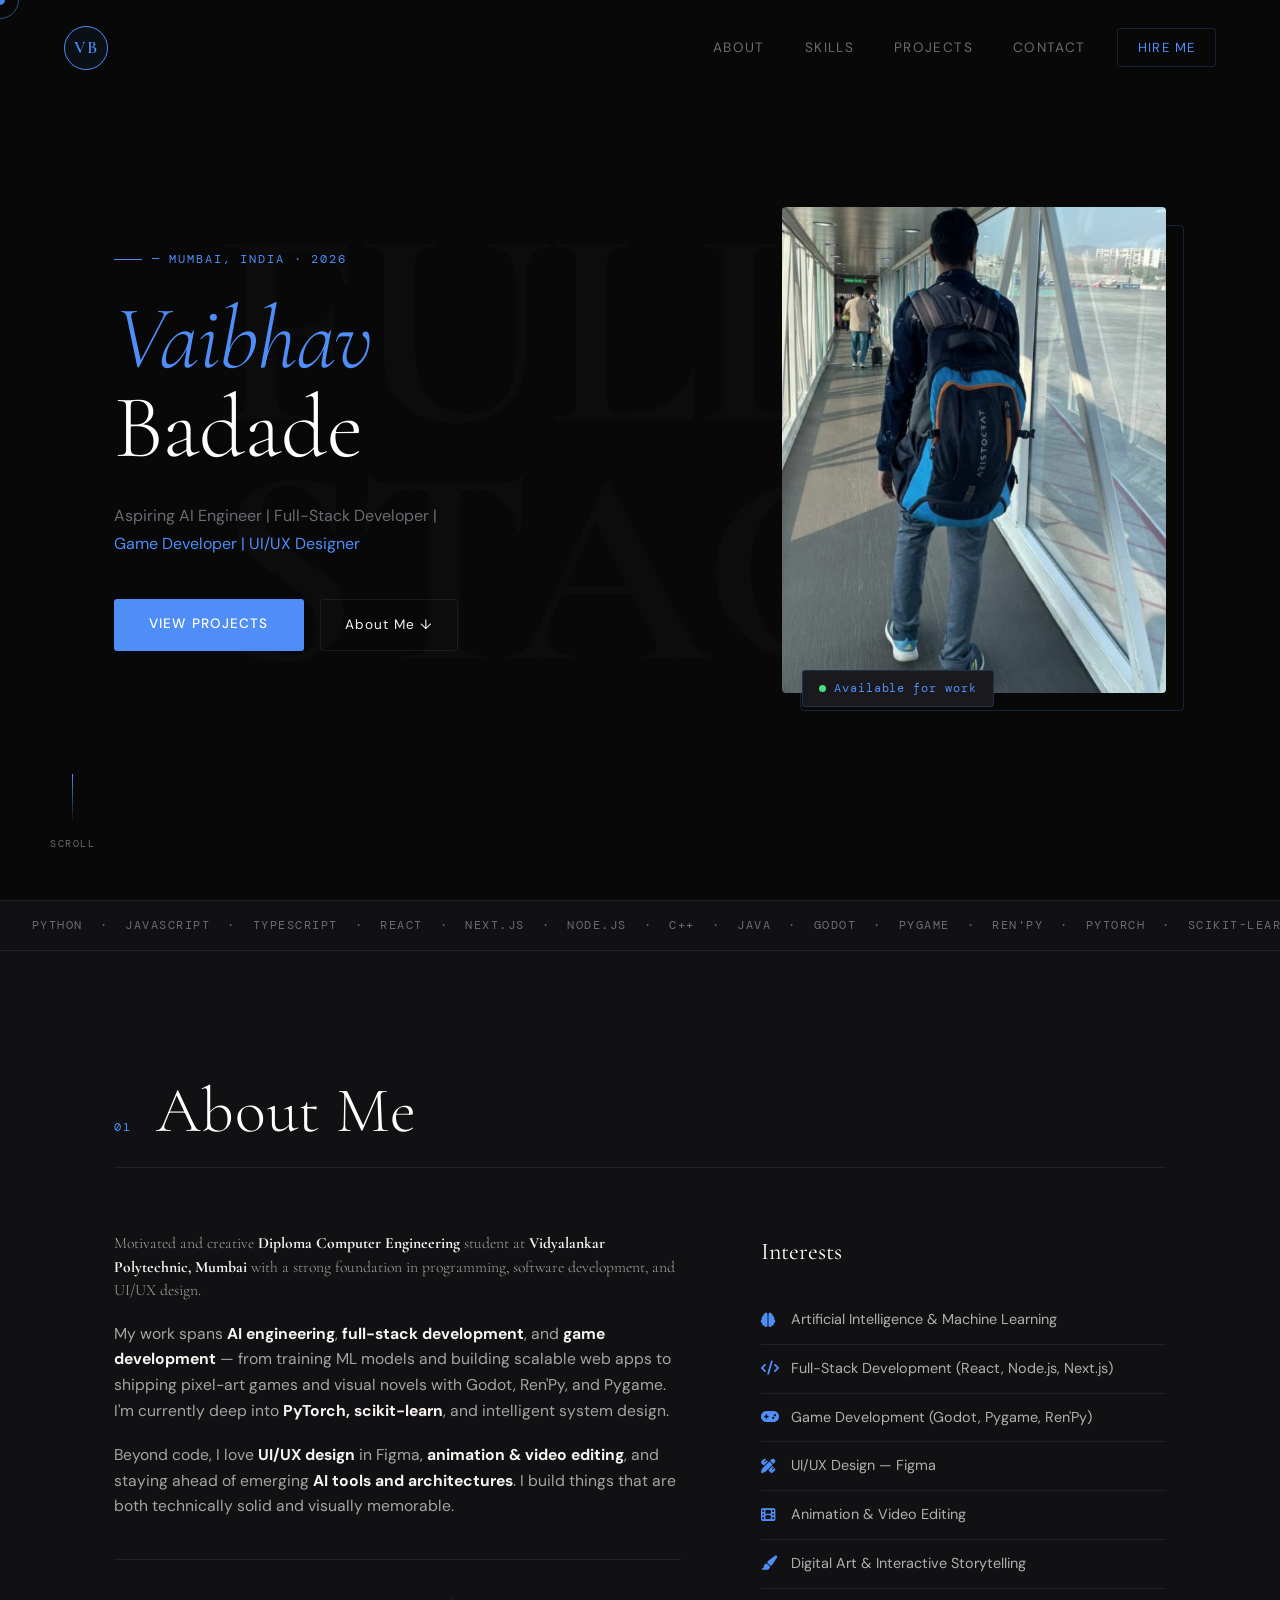
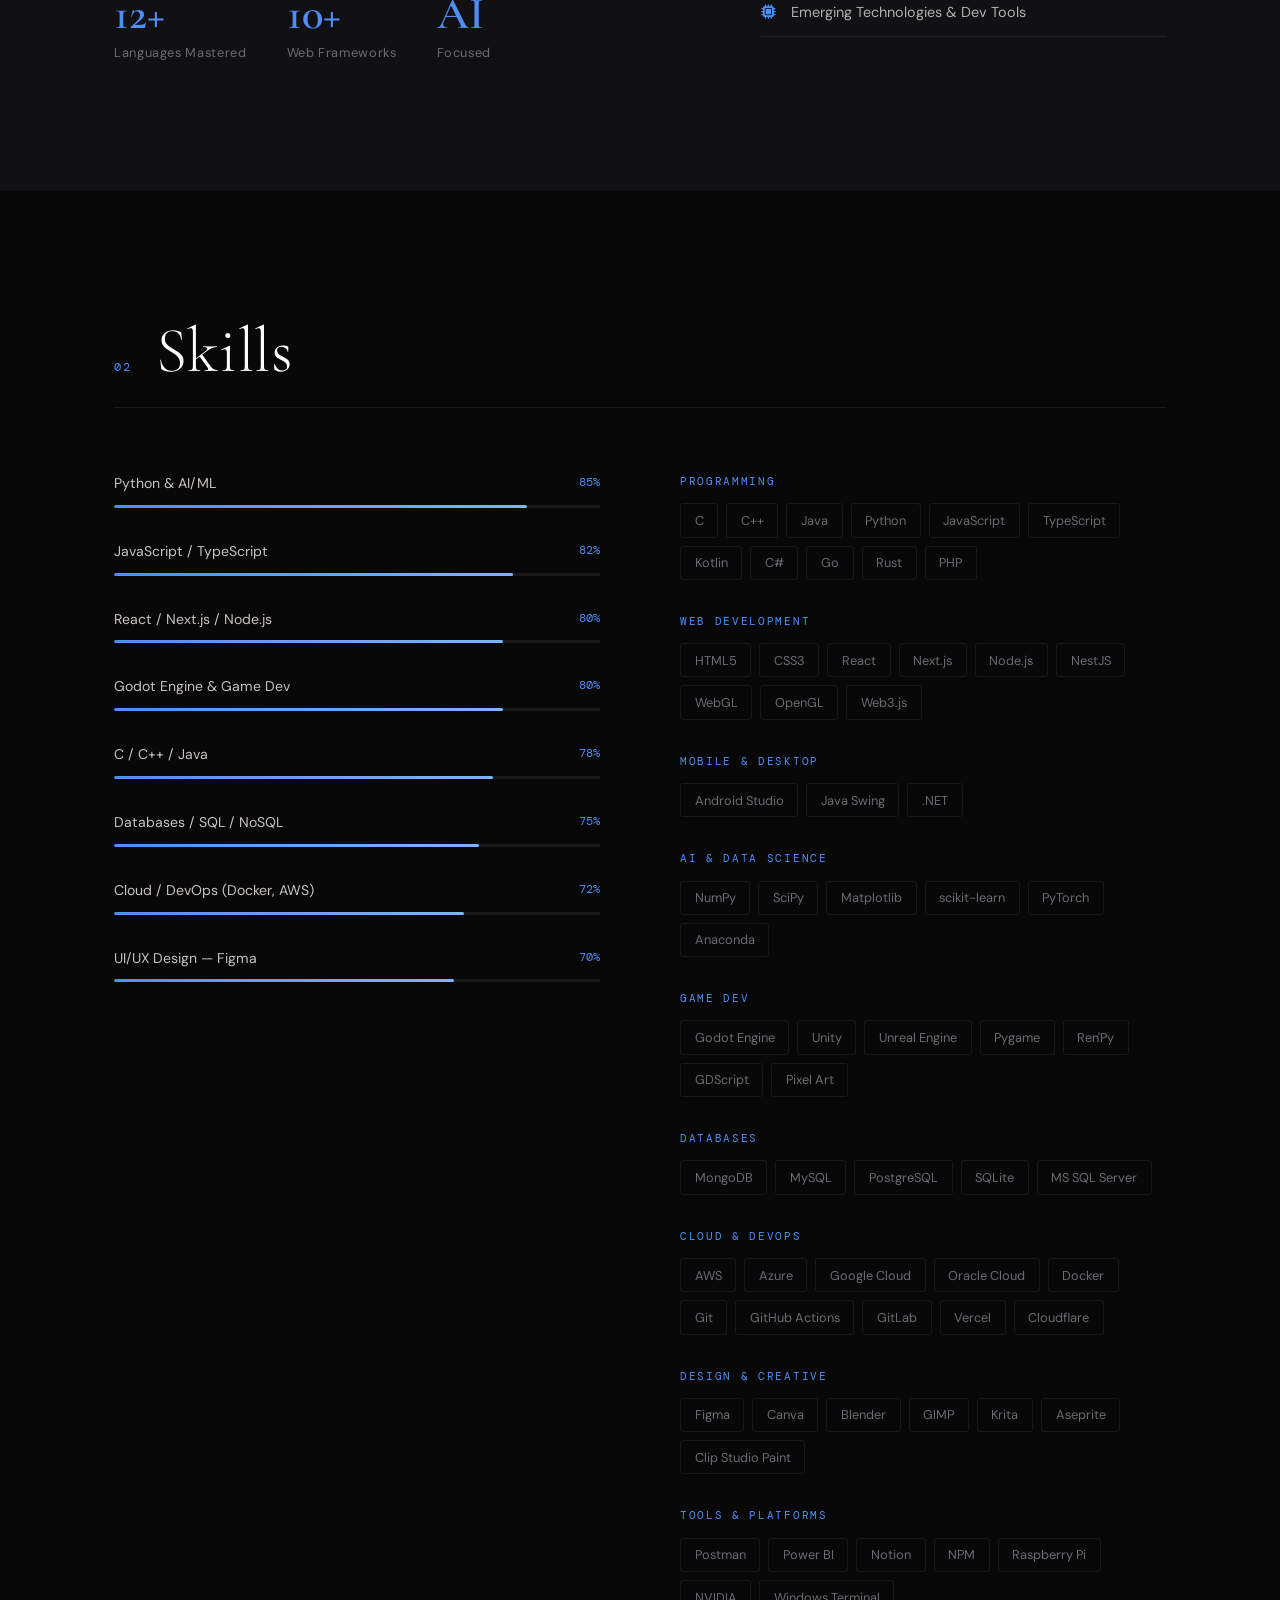
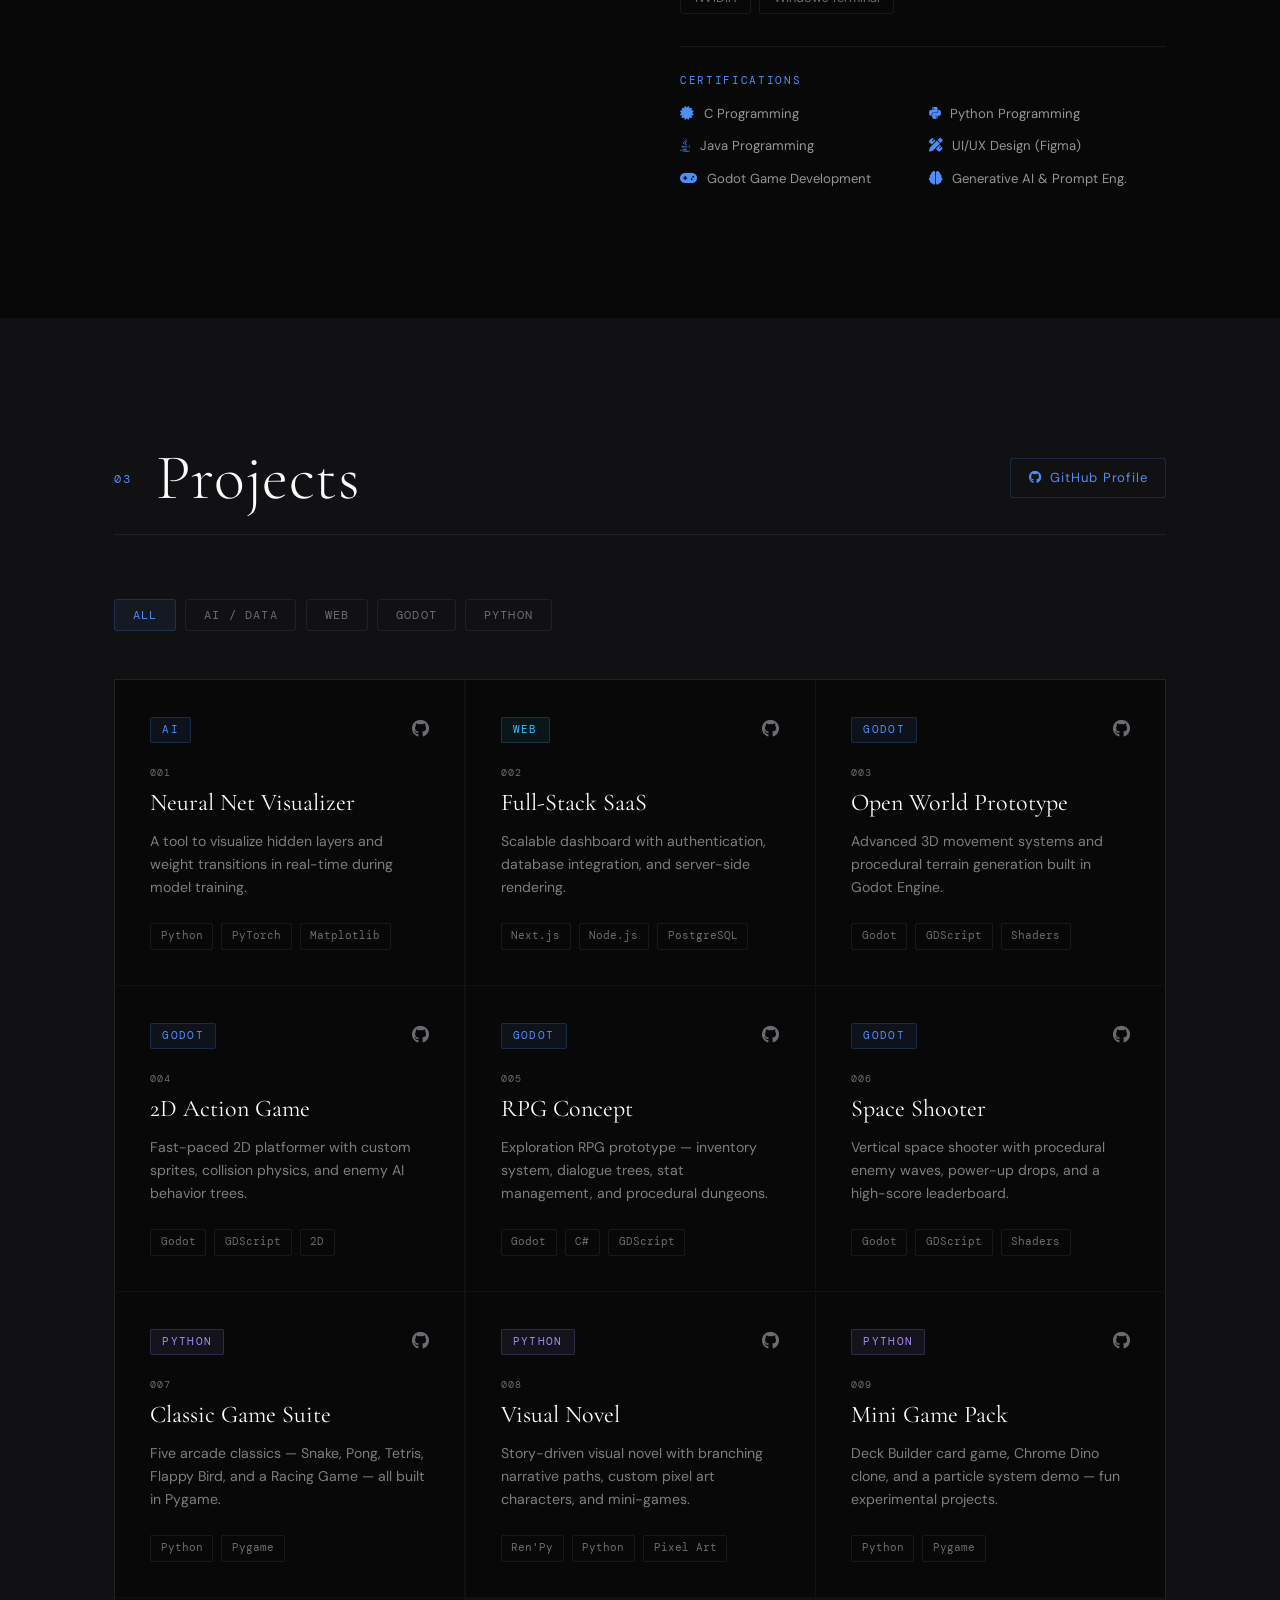
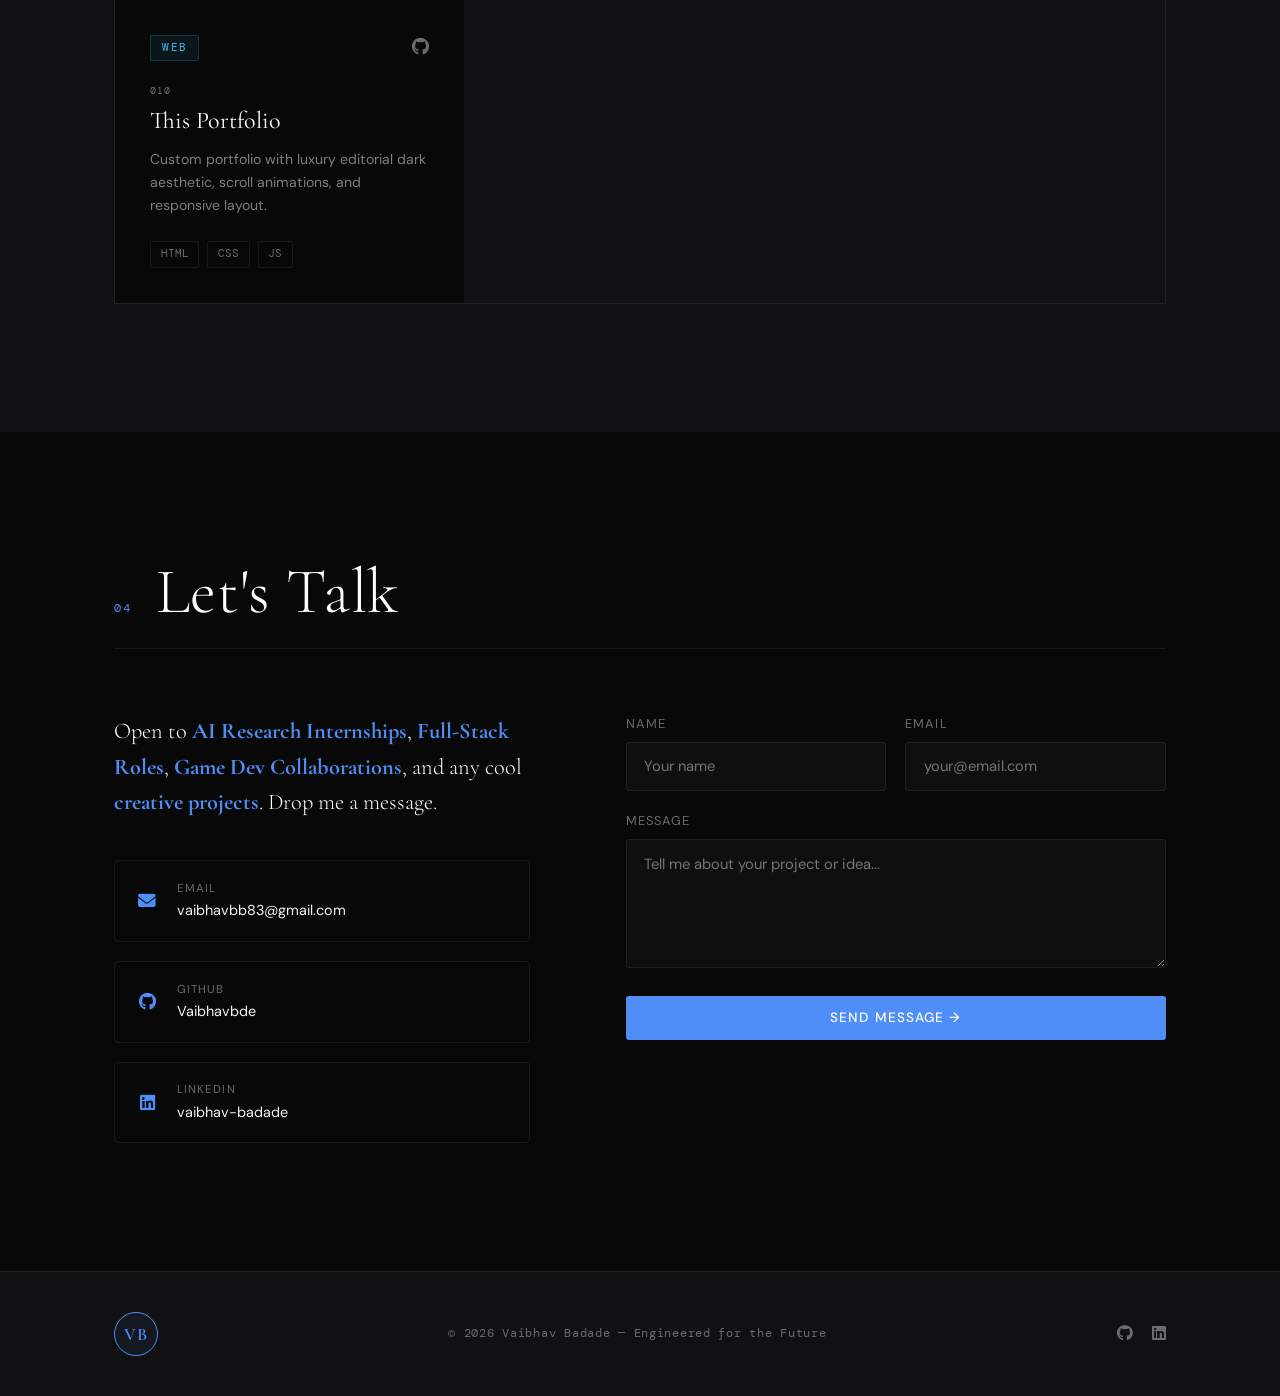
==== commit 88bd300a: ". ." ====
--- a/index.html
+++ b/index.html
@@ -4,7 +4,7 @@
   <meta charset="UTF-8" />
   <meta name="viewport" content="width=device-width, initial-scale=1.0" />
   <title>Vaibhav Badade — Portfolio</title>
-  <meta name="description" content="Vaibhav Badade — Computer Engineering student & game developer based in Mumbai." />
+  <meta name="description" content="Vaibhav Badade — Aspiring AI Engineer & Full-Stack Developer based in Mumbai." />
   <link rel="preconnect" href="https://fonts.googleapis.com" />
   <link href="https://fonts.googleapis.com/css2?family=Cormorant+Garamond:ital,wght@0,300;0,400;0,600;0,700;1,300;1,400&family=DM+Sans:wght@300;400;500&family=DM+Mono:wght@400;500&display=swap" rel="stylesheet" />
   <link rel="stylesheet" href="https://cdnjs.cloudflare.com/ajax/libs/font-awesome/6.4.0/css/all.min.css" />
@@ -12,7 +12,7 @@
 </head>
 <body>
 
-  <!-- ░░ PRELOADER ░░ -->
+  <!-- PRELOADER -->
   <div id="preloader" class="preloader">
     <div class="pre-name">
       <span class="pre-v">V</span><span class="pre-b">B</span>
@@ -20,11 +20,11 @@
     <div class="pre-line"></div>
   </div>
 
-  <!-- ░░ CURSOR ░░ -->
+  <!-- CURSOR -->
   <div id="cur" class="cur"></div>
   <div id="cur2" class="cur2"></div>
 
-  <!-- ░░ NAV ░░ -->
+  <!-- NAV -->
   <nav id="nav" class="nav">
     <a href="#hero" class="nav-logo">
       <span class="nl-circle">VB</span>
@@ -41,7 +41,7 @@
     </button>
   </nav>
 
-  <!-- ░░ MOBILE OVERLAY ░░ -->
+  <!-- MOBILE OVERLAY -->
   <div class="mob-menu" id="mobMenu">
     <a href="#about" class="mm-link">About</a>
     <a href="#skills" class="mm-link">Skills</a>
@@ -49,18 +49,18 @@
     <a href="#contact" class="mm-link">Contact</a>
   </div>
 
-  <!-- ░░ HERO ░░ -->
+  <!-- HERO -->
   <section id="hero" class="hero">
-    <div class="hero-bg-text" aria-hidden="true">GAME<br>DEV</div>
+    <div class="hero-bg-text" aria-hidden="true">FULL<br>STACK</div>
 
     <div class="hero-left">
-      <p class="hero-tag reveal-up">— Mumbai, India · 2025</p>
+      <p class="hero-tag reveal-up">— Mumbai, India · 2026</p>
       <h1 class="hero-name reveal-up" style="--d:.1s">
         <em>Vaibhav</em><br>Badade
       </h1>
       <p class="hero-role reveal-up" style="--d:.2s">
-        Computer Engineering Student<br>
-        <span class="gold">Aspiring Game Developer</span>
+        Aspiring AI Engineer | Full-Stack Developer |<br>
+        <span class="gold">Game Developer | UI/UX Designer</span>
       </p>
       <div class="hero-actions reveal-up" style="--d:.3s">
         <a href="#work" class="btn-solid">View Projects</a>
@@ -84,53 +84,52 @@
     </div>
   </section>
 
-  <!-- ░░ MARQUEE ░░ -->
+  <!-- MARQUEE -->
   <div class="marquee-wrap" aria-hidden="true">
     <div class="marquee-track">
-      <span>Godot &nbsp;·&nbsp; Python &nbsp;·&nbsp; C++ &nbsp;·&nbsp; Ren'Py &nbsp;·&nbsp; Pygame &nbsp;·&nbsp; Figma &nbsp;·&nbsp; Java &nbsp;·&nbsp; GDScript &nbsp;·&nbsp; Linux &nbsp;·&nbsp; SQL &nbsp;·&nbsp; UI/UX &nbsp;·&nbsp; Pixel Art &nbsp;·&nbsp;</span>
-      <span>Godot &nbsp;·&nbsp; Python &nbsp;·&nbsp; C++ &nbsp;·&nbsp; Ren'Py &nbsp;·&nbsp; Pygame &nbsp;·&nbsp; Figma &nbsp;·&nbsp; Java &nbsp;·&nbsp; GDScript &nbsp;·&nbsp; Linux &nbsp;·&nbsp; SQL &nbsp;·&nbsp; UI/UX &nbsp;·&nbsp; Pixel Art &nbsp;·&nbsp;</span>
+      <span>Python &nbsp;·&nbsp; JavaScript &nbsp;·&nbsp; TypeScript &nbsp;·&nbsp; React &nbsp;·&nbsp; Next.js &nbsp;·&nbsp; Node.js &nbsp;·&nbsp; C++ &nbsp;·&nbsp; Java &nbsp;·&nbsp; Godot &nbsp;·&nbsp; Pygame &nbsp;·&nbsp; Ren'Py &nbsp;·&nbsp; PyTorch &nbsp;·&nbsp; scikit-learn &nbsp;·&nbsp; Figma &nbsp;·&nbsp; Docker &nbsp;·&nbsp; MongoDB &nbsp;·&nbsp; PostgreSQL &nbsp;·&nbsp; AWS &nbsp;·&nbsp; Git &nbsp;·&nbsp; Linux &nbsp;·&nbsp; Blender &nbsp;·&nbsp; GDScript &nbsp;·&nbsp; UI/UX &nbsp;·&nbsp; Pixel Art &nbsp;·&nbsp;</span>
+      <span>Python &nbsp;·&nbsp; JavaScript &nbsp;·&nbsp; TypeScript &nbsp;·&nbsp; React &nbsp;·&nbsp; Next.js &nbsp;·&nbsp; Node.js &nbsp;·&nbsp; C++ &nbsp;·&nbsp; Java &nbsp;·&nbsp; Godot &nbsp;·&nbsp; Pygame &nbsp;·&nbsp; Ren'Py &nbsp;·&nbsp; PyTorch &nbsp;·&nbsp; scikit-learn &nbsp;·&nbsp; Figma &nbsp;·&nbsp; Docker &nbsp;·&nbsp; MongoDB &nbsp;·&nbsp; PostgreSQL &nbsp;·&nbsp; AWS &nbsp;·&nbsp; Git &nbsp;·&nbsp; Linux &nbsp;·&nbsp; Blender &nbsp;·&nbsp; GDScript &nbsp;·&nbsp; UI/UX &nbsp;·&nbsp; Pixel Art &nbsp;·&nbsp;</span>
     </div>
   </div>
 
-  <!-- ░░ ABOUT ░░ -->
+  <!-- ABOUT -->
   <section id="about" class="about section">
     <div class="container">
-
       <div class="about-header">
         <span class="section-num">01</span>
         <h2 class="section-title reveal-up">About Me</h2>
       </div>
-
       <div class="about-body">
         <div class="about-text reveal-up">
           <p class="about-lead">
-            I'm a <strong>Diploma Computer Engineering</strong> student at
-            <strong>Vidyalankar Polytechnic, Mumbai</strong> (graduating 2027),
-            building things at the crossroads of <em>code and creativity</em>.
+            Motivated and creative <strong>Diploma Computer Engineering</strong> student at
+            <strong>Vidyalankar Polytechnic, Mumbai</strong> with a strong foundation in
+            programming, software development, and UI/UX design.
           </p>
           <p>
-            My obsession is <strong>game development</strong> — I've shipped pixel-art characters,
-            visual novels with branching narratives, and RPG systems using Godot, Ren'Py, and Pygame.
-            Right now I'm deep into <strong>Godot 2D/3D</strong>, learning GDScript, basic C#,
-            level design, and gameplay mechanics.
+            My work spans <strong>AI engineering</strong>, <strong>full-stack development</strong>, and
+            <strong>game development</strong> — from training ML models and building scalable web apps
+            to shipping pixel-art games and visual novels with Godot, Ren'Py, and Pygame.
+            I'm currently deep into <strong>PyTorch, scikit-learn</strong>, and intelligent system design.
           </p>
           <p>
-            Beyond games, I love <strong>UI/UX design</strong> in Figma,
-            <strong>animation & video editing</strong>, and staying ahead of
-            emerging <strong>AI tools and prompt engineering</strong>.
+            Beyond code, I love <strong>UI/UX design</strong> in Figma,
+            <strong>animation &amp; video editing</strong>, and staying ahead of
+            emerging <strong>AI tools and architectures</strong>.
+            I build things that are both technically solid and visually memorable.
           </p>
           <div class="about-facts">
             <div class="fact">
-              <span class="fact-num">7+</span>
-              <span class="fact-lbl">Projects Built</span>
+              <span class="fact-num">12+</span>
+              <span class="fact-lbl">Languages Mastered</span>
             </div>
             <div class="fact">
-              <span class="fact-num">6</span>
-              <span class="fact-lbl">Certifications</span>
+              <span class="fact-num">10+</span>
+              <span class="fact-lbl">Web Frameworks</span>
             </div>
             <div class="fact">
-              <span class="fact-num">3</span>
-              <span class="fact-lbl">Game Engines</span>
+              <span class="fact-num">AI</span>
+              <span class="fact-lbl">Focused</span>
             </div>
           </div>
         </div>
@@ -138,81 +137,128 @@
         <div class="about-interests reveal-up" style="--d:.15s">
           <h3 class="interest-head">Interests</h3>
           <ul class="interest-list">
+            <li><i class="fas fa-brain"></i>Artificial Intelligence &amp; Machine Learning</li>
+            <li><i class="fas fa-code"></i>Full-Stack Development (React, Node.js, Next.js)</li>
             <li><i class="fas fa-gamepad"></i>Game Development (Godot, Pygame, Ren'Py)</li>
-            <li><i class="fas fa-cube"></i>2D &amp; 3D Level Design</li>
-            <li><i class="fas fa-code"></i>Programming (C, C++, Java, Python)</li>
             <li><i class="fas fa-pencil-ruler"></i>UI/UX Design — Figma</li>
-            <li><i class="fas fa-brain"></i>AI &amp; Prompt Engineering</li>
-            <li><i class="fas fa-video"></i>Animation &amp; Video Editing</li>
-            <li><i class="fab fa-linux"></i>Linux &amp; Dev Tools</li>
+            <li><i class="fas fa-film"></i>Animation &amp; Video Editing</li>
+            <li><i class="fas fa-paint-brush"></i>Digital Art &amp; Interactive Storytelling</li>
+            <li><i class="fas fa-microchip"></i>Emerging Technologies &amp; Dev Tools</li>
           </ul>
         </div>
       </div>
-
     </div>
   </section>
 
-  <!-- ░░ SKILLS ░░ -->
+  <!-- SKILLS -->
   <section id="skills" class="skills section">
     <div class="container">
-
       <div class="about-header">
         <span class="section-num">02</span>
         <h2 class="section-title reveal-up">Skills</h2>
       </div>
-
       <div class="skills-layout">
 
         <div class="skill-bars reveal-up">
           <div class="sb" data-w="85">
-            <div class="sb-top"><span>Python &amp; Game Dev</span><span class="sb-pct">85%</span></div>
+            <div class="sb-top"><span>Python &amp; AI/ML</span><span class="sb-pct">85%</span></div>
+            <div class="sb-track"><div class="sb-fill"></div></div>
+          </div>
+          <div class="sb" data-w="82">
+            <div class="sb-top"><span>JavaScript / TypeScript</span><span class="sb-pct">82%</span></div>
             <div class="sb-track"><div class="sb-fill"></div></div>
           </div>
           <div class="sb" data-w="80">
-            <div class="sb-top"><span>Godot Engine</span><span class="sb-pct">80%</span></div>
+            <div class="sb-top"><span>React / Next.js / Node.js</span><span class="sb-pct">80%</span></div>
             <div class="sb-track"><div class="sb-fill"></div></div>
           </div>
           <div class="sb" data-w="80">
-            <div class="sb-top"><span>C / C++</span><span class="sb-pct">80%</span></div>
+            <div class="sb-top"><span>Godot Engine &amp; Game Dev</span><span class="sb-pct">80%</span></div>
+            <div class="sb-track"><div class="sb-fill"></div></div>
+          </div>
+          <div class="sb" data-w="78">
+            <div class="sb-top"><span>C / C++ / Java</span><span class="sb-pct">78%</span></div>
             <div class="sb-track"><div class="sb-fill"></div></div>
           </div>
           <div class="sb" data-w="75">
-            <div class="sb-top"><span>DBMS / SQL</span><span class="sb-pct">75%</span></div>
-            <div class="sb-track"><div class="sb-fill"></div></div>
-          </div>
-          <div class="sb" data-w="75">
-            <div class="sb-top"><span>Java</span><span class="sb-pct">75%</span></div>
+            <div class="sb-top"><span>Databases / SQL / NoSQL</span><span class="sb-pct">75%</span></div>
+            <div class="sb-track"><div class="sb-fill"></div></div>
+          </div>
+          <div class="sb" data-w="72">
+            <div class="sb-top"><span>Cloud / DevOps (Docker, AWS)</span><span class="sb-pct">72%</span></div>
             <div class="sb-track"><div class="sb-fill"></div></div>
           </div>
           <div class="sb" data-w="70">
-            <div class="sb-top"><span>HTML / CSS</span><span class="sb-pct">70%</span></div>
+            <div class="sb-top"><span>UI/UX Design — Figma</span><span class="sb-pct">70%</span></div>
             <div class="sb-track"><div class="sb-fill"></div></div>
           </div>
         </div>
 
         <div class="skill-tags reveal-up" style="--d:.1s">
           <div class="tag-group">
+            <span class="tg-label">Programming</span>
+            <div class="tags">
+              <span>C</span><span>C++</span><span>Java</span><span>Python</span>
+              <span>JavaScript</span><span>TypeScript</span><span>Kotlin</span>
+              <span>C#</span><span>Go</span><span>Rust</span><span>PHP</span>
+            </div>
+          </div>
+          <div class="tag-group">
+            <span class="tg-label">Web Development</span>
+            <div class="tags">
+              <span>HTML5</span><span>CSS3</span><span>React</span><span>Next.js</span>
+              <span>Node.js</span><span>NestJS</span><span>WebGL</span><span>OpenGL</span><span>Web3.js</span>
+            </div>
+          </div>
+          <div class="tag-group">
+            <span class="tg-label">Mobile &amp; Desktop</span>
+            <div class="tags">
+              <span>Android Studio</span><span>Java Swing</span><span>.NET</span>
+            </div>
+          </div>
+          <div class="tag-group">
+            <span class="tg-label">AI &amp; Data Science</span>
+            <div class="tags">
+              <span>NumPy</span><span>SciPy</span><span>Matplotlib</span>
+              <span>scikit-learn</span><span>PyTorch</span><span>Anaconda</span>
+            </div>
+          </div>
+          <div class="tag-group">
             <span class="tg-label">Game Dev</span>
             <div class="tags">
-              <span>Godot</span><span>GDScript</span><span>Ren'Py</span>
-              <span>Pygame</span><span>Pixel Art</span><span>C#</span>
-            </div>
-          </div>
-          <div class="tag-group">
-            <span class="tg-label">Programming</span>
-            <div class="tags">
-              <span>Python</span><span>C</span><span>C++</span>
-              <span>Java</span><span>SQL</span>
-            </div>
-          </div>
-          <div class="tag-group">
-            <span class="tg-label">Tools &amp; Design</span>
-            <div class="tags">
-              <span>Figma</span><span>Linux</span><span>Git</span>
-              <span>HTML/CSS</span><span>AI Tools</span><span>Prompt Eng.</span>
-            </div>
-          </div>
-
+              <span>Godot Engine</span><span>Unity</span><span>Unreal Engine</span>
+              <span>Pygame</span><span>Ren'Py</span><span>GDScript</span><span>Pixel Art</span>
+            </div>
+          </div>
+          <div class="tag-group">
+            <span class="tg-label">Databases</span>
+            <div class="tags">
+              <span>MongoDB</span><span>MySQL</span><span>PostgreSQL</span>
+              <span>SQLite</span><span>MS SQL Server</span>
+            </div>
+          </div>
+          <div class="tag-group">
+            <span class="tg-label">Cloud &amp; DevOps</span>
+            <div class="tags">
+              <span>AWS</span><span>Azure</span><span>Google Cloud</span><span>Oracle Cloud</span>
+              <span>Docker</span><span>Git</span><span>GitHub Actions</span><span>GitLab</span>
+              <span>Vercel</span><span>Cloudflare</span>
+            </div>
+          </div>
+          <div class="tag-group">
+            <span class="tg-label">Design &amp; Creative</span>
+            <div class="tags">
+              <span>Figma</span><span>Canva</span><span>Blender</span><span>GIMP</span>
+              <span>Krita</span><span>Aseprite</span><span>Clip Studio Paint</span>
+            </div>
+          </div>
+          <div class="tag-group">
+            <span class="tg-label">Tools &amp; Platforms</span>
+            <div class="tags">
+              <span>Postman</span><span>Power BI</span><span>Notion</span><span>NPM</span>
+              <span>Raspberry Pi</span><span>NVIDIA</span><span>Windows Terminal</span>
+            </div>
+          </div>
           <div class="certs-block">
             <span class="tg-label">Certifications</span>
             <div class="cert-rows">
@@ -230,37 +276,84 @@
     </div>
   </section>
 
-  <!-- ░░ PROJECTS ░░ -->
+  <!-- PROJECTS -->
   <section id="work" class="work section">
     <div class="container">
-
       <div class="about-header work-header">
         <span class="section-num">03</span>
         <h2 class="section-title reveal-up">Projects</h2>
-        <a href="https://www.linkedin.com/in/vaibhav-badade-874661251/" target="_blank" class="li-link reveal-up">
-          <i class="fab fa-linkedin"></i> LinkedIn Profile
+        <a href="https://github.com/Vaibhavbde" target="_blank" class="li-link reveal-up">
+          <i class="fab fa-github"></i> GitHub Profile
         </a>
       </div>
 
-      <!-- filter -->
       <div class="work-filters reveal-up">
         <button class="wf active" data-f="all">All</button>
+        <button class="wf" data-f="ai">AI / Data</button>
+        <button class="wf" data-f="web">Web</button>
         <button class="wf" data-f="godot">Godot</button>
         <button class="wf" data-f="python">Python</button>
-        <button class="wf" data-f="web">Web</button>
       </div>
 
       <div class="work-grid">
 
-        <article class="card reveal-up" data-cat="godot">
+        <article class="card reveal-up" data-cat="ai">
+          <div class="card-inner">
+            <div class="card-top">
+              <span class="card-cat">AI</span>
+              <a href="https://github.com/Vaibhavbde" target="_blank" class="card-link" aria-label="GitHub"><i class="fab fa-github"></i></a>
+            </div>
+            <span class="card-num">001</span>
+            <h3>Neural Net Visualizer</h3>
+            <p>A tool to visualize hidden layers and weight transitions in real-time during model training.</p>
+            <div class="card-footer">
+              <span>Python</span><span>PyTorch</span><span>Matplotlib</span>
+            </div>
+          </div>
+          <div class="card-line"></div>
+        </article>
+
+        <article class="card reveal-up" data-cat="web" style="--d:.06s">
+          <div class="card-inner">
+            <div class="card-top">
+              <span class="card-cat cat-web">Web</span>
+              <a href="https://github.com/Vaibhavbde" target="_blank" class="card-link" aria-label="GitHub"><i class="fab fa-github"></i></a>
+            </div>
+            <span class="card-num">002</span>
+            <h3>Full-Stack SaaS</h3>
+            <p>Scalable dashboard with authentication, database integration, and server-side rendering.</p>
+            <div class="card-footer">
+              <span>Next.js</span><span>Node.js</span><span>PostgreSQL</span>
+            </div>
+          </div>
+          <div class="card-line card-line-web"></div>
+        </article>
+
+        <article class="card reveal-up" data-cat="godot" style="--d:.12s">
           <div class="card-inner">
             <div class="card-top">
               <span class="card-cat">Godot</span>
               <a href="https://github.com/Vaibhavbde" target="_blank" class="card-link" aria-label="GitHub"><i class="fab fa-github"></i></a>
             </div>
-            <span class="card-num">001</span>
+            <span class="card-num">003</span>
+            <h3>Open World Prototype</h3>
+            <p>Advanced 3D movement systems and procedural terrain generation built in Godot Engine.</p>
+            <div class="card-footer">
+              <span>Godot</span><span>GDScript</span><span>Shaders</span>
+            </div>
+          </div>
+          <div class="card-line"></div>
+        </article>
+
+        <article class="card reveal-up" data-cat="godot" style="--d:.04s">
+          <div class="card-inner">
+            <div class="card-top">
+              <span class="card-cat">Godot</span>
+              <a href="https://github.com/Vaibhavbde" target="_blank" class="card-link" aria-label="GitHub"><i class="fab fa-github"></i></a>
+            </div>
+            <span class="card-num">004</span>
             <h3>2D Action Game</h3>
-            <p>Fast-paced 2D platformer with custom sprites, collision physics, and enemy AI behavior trees built from scratch.</p>
+            <p>Fast-paced 2D platformer with custom sprites, collision physics, and enemy AI behavior trees.</p>
             <div class="card-footer">
               <span>Godot</span><span>GDScript</span><span>2D</span>
             </div>
@@ -268,15 +361,15 @@
           <div class="card-line"></div>
         </article>
 
-        <article class="card reveal-up" data-cat="godot" style="--d:.06s">
+        <article class="card reveal-up" data-cat="godot" style="--d:.08s">
           <div class="card-inner">
             <div class="card-top">
               <span class="card-cat">Godot</span>
               <a href="https://github.com/Vaibhavbde" target="_blank" class="card-link" aria-label="GitHub"><i class="fab fa-github"></i></a>
             </div>
-            <span class="card-num">002</span>
+            <span class="card-num">005</span>
             <h3>RPG Concept</h3>
-            <p>Exploration RPG prototype — inventory system, dialogue trees, stat management, and procedural dungeon layouts.</p>
+            <p>Exploration RPG prototype — inventory system, dialogue trees, stat management, and procedural dungeons.</p>
             <div class="card-footer">
               <span>Godot</span><span>C#</span><span>GDScript</span>
             </div>
@@ -290,9 +383,9 @@
               <span class="card-cat">Godot</span>
               <a href="https://github.com/Vaibhavbde" target="_blank" class="card-link" aria-label="GitHub"><i class="fab fa-github"></i></a>
             </div>
-            <span class="card-num">003</span>
+            <span class="card-num">006</span>
             <h3>Space Shooter</h3>
-            <p>Vertical space shooter with procedural enemy waves, power-up drops, and a high-score leaderboard system.</p>
+            <p>Vertical space shooter with procedural enemy waves, power-up drops, and a high-score leaderboard.</p>
             <div class="card-footer">
               <span>Godot</span><span>GDScript</span><span>Shaders</span>
             </div>
@@ -306,9 +399,9 @@
               <span class="card-cat cat-py">Python</span>
               <a href="https://github.com/Vaibhavbde" target="_blank" class="card-link" aria-label="GitHub"><i class="fab fa-github"></i></a>
             </div>
-            <span class="card-num">004</span>
+            <span class="card-num">007</span>
             <h3>Classic Game Suite</h3>
-            <p>Five arcade classics — Snake, Pong, Tetris, Flappy Bird, and a Racing Game — all built from scratch in Pygame.</p>
+            <p>Five arcade classics — Snake, Pong, Tetris, Flappy Bird, and a Racing Game — all built in Pygame.</p>
             <div class="card-footer">
               <span>Python</span><span>Pygame</span>
             </div>
@@ -322,9 +415,9 @@
               <span class="card-cat cat-py">Python</span>
               <a href="https://github.com/Vaibhavbde" target="_blank" class="card-link" aria-label="GitHub"><i class="fab fa-github"></i></a>
             </div>
-            <span class="card-num">005</span>
+            <span class="card-num">008</span>
             <h3>Visual Novel</h3>
-            <p>Story-driven visual novel with branching narrative paths, custom pixel art characters, and embedded mini-games.</p>
+            <p>Story-driven visual novel with branching narrative paths, custom pixel art characters, and mini-games.</p>
             <div class="card-footer">
               <span>Ren'Py</span><span>Python</span><span>Pixel Art</span>
             </div>
@@ -338,7 +431,7 @@
               <span class="card-cat cat-py">Python</span>
               <a href="https://github.com/Vaibhavbde" target="_blank" class="card-link" aria-label="GitHub"><i class="fab fa-github"></i></a>
             </div>
-            <span class="card-num">006</span>
+            <span class="card-num">009</span>
             <h3>Mini Game Pack</h3>
             <p>Deck Builder card game, Chrome Dino clone, and a particle system demo — fun experimental projects.</p>
             <div class="card-footer">
@@ -354,9 +447,9 @@
               <span class="card-cat cat-web">Web</span>
               <a href="https://github.com/Vaibhavbde" target="_blank" class="card-link" aria-label="GitHub"><i class="fab fa-github"></i></a>
             </div>
-            <span class="card-num">007</span>
+            <span class="card-num">010</span>
             <h3>This Portfolio</h3>
-            <p>Custom portfolio with luxury editorial dark aesthetic, scroll animations, and responsive layout — built from scratch.</p>
+            <p>Custom portfolio with luxury editorial dark aesthetic, scroll animations, and responsive layout.</p>
             <div class="card-footer">
               <span>HTML</span><span>CSS</span><span>JS</span>
             </div>
@@ -368,20 +461,19 @@
     </div>
   </section>
 
-  <!-- ░░ CONTACT ░░ -->
+  <!-- CONTACT -->
   <section id="contact" class="contact section">
     <div class="container">
-
       <div class="about-header">
         <span class="section-num">04</span>
         <h2 class="section-title reveal-up">Let's Talk</h2>
       </div>
-
       <div class="contact-body">
         <div class="contact-left reveal-up">
           <p class="contact-lead">
-            Open to <strong>internships</strong>, <strong>collaborations</strong>,
-            and any cool <strong>creative projects</strong>. Drop me a message.
+            Open to <strong>AI Research Internships</strong>, <strong>Full-Stack Roles</strong>,
+            <strong>Game Dev Collaborations</strong>, and any cool <strong>creative projects</strong>.
+            Drop me a message.
           </p>
           <div class="contact-links">
             <a href="mailto:vaibhavbb83@gmail.com" class="cl">
@@ -398,7 +490,6 @@
             </a>
           </div>
         </div>
-
         <div class="contact-right reveal-up" style="--d:.12s">
           <form class="form" onsubmit="handleForm(event)">
             <div class="form-row">
@@ -416,21 +507,19 @@
           </form>
         </div>
       </div>
-
     </div>
   </section>
 
-  <!-- ░░ FOOTER ░░ -->
+  <!-- FOOTER -->
   <footer class="footer">
     <div class="container footer-inner">
       <a href="#hero" class="footer-logo">
         <span class="nl-circle">VB</span>
       </a>
-      <p>© <span id="yr"></span> Vaibhav Badade — Mumbai, India</p>
+      <p>© <span id="yr"></span> Vaibhav Badade — Engineered for the Future</p>
       <div class="footer-soc">
         <a href="https://github.com/Vaibhavbde" target="_blank" aria-label="GitHub"><i class="fab fa-github"></i></a>
         <a href="https://www.linkedin.com/in/vaibhav-badade-874661251/" target="_blank" aria-label="LinkedIn"><i class="fab fa-linkedin"></i></a>
-        <a href="mailto:vaibhavbb83@gmail.com" aria-label="Email"><i class="fas fa-envelope"></i></a>
       </div>
     </div>
   </footer>
--- a/style.css
+++ b/style.css
@@ -5,12 +5,12 @@
   --ink:    #080808;
   --ink2:   #111113;
   --ink3:   #1a1a1e;
-  --gold:   #c9a84c;
-  --gold2:  #e8c96a;
+  --gold:   #4f8ef7;
+  --gold2:  #7eb3ff;
   --dim:    #f7f3ee;
   --muted:  #6b6b72;
   --border: rgba(255,255,255,0.07);
-  --border2:rgba(201,168,76,0.2);
+  --border2:rgba(79,142,247,0.2);
 
   --ff-disp: 'Cormorant Garamond', Georgia, serif;
   --ff-body: 'DM Sans', sans-serif;
@@ -54,7 +54,7 @@
 .cur2 {
   position: fixed; z-index: 9998;
   width: 38px; height: 38px;
-  border: 1.5px solid rgba(201,168,76,0.5);
+  border: 1.5px solid rgba(79,142,247,0.5);
   border-radius: 50%;
   pointer-events: none;
   transform: translate(-50%,-50%);
@@ -116,7 +116,7 @@
   display: flex; align-items: center; justify-content: center;
   width: 44px; height: 44px; border-radius: 50%;
   border: 1.5px solid var(--gold);
-  background: rgba(201,168,76,.06);
+  background: rgba(79,142,247,.06);
   font-family: var(--ff-disp);
   font-size: 1.1rem; font-weight: 600;
   color: var(--gold);
@@ -124,8 +124,8 @@
   transition: background .3s, box-shadow .3s;
 }
 .nl-circle:hover {
-  background: rgba(201,168,76,.15);
-  box-shadow: 0 0 24px rgba(201,168,76,.3);
+  background: rgba(79,142,247,.15);
+  box-shadow: 0 0 24px rgba(79,142,247,.3);
 }
 
 .nav-links { display: flex; gap: 2.5rem; }
@@ -150,7 +150,7 @@
   color: var(--gold);
   transition: background .3s, border-color .3s;
 }
-.nav-cta:hover { background: rgba(201,168,76,.1); border-color: var(--gold); }
+.nav-cta:hover { background: rgba(79,142,247,.1); border-color: var(--gold); }
 
 .nav-burger { display: none; flex-direction: column; gap: 5px; padding: 4px; }
 .nav-burger span { display: block; width: 22px; height: 1px; background: var(--dim); transition: .3s; }
@@ -268,7 +268,7 @@
 .btn-solid {
   display: inline-block;
   background: var(--gold);
-  color: #000;
+  color: #fff;
   padding: .85rem 2.2rem;
   font-size: .85rem; font-weight: 500;
   letter-spacing: .08em; text-transform: uppercase;
@@ -278,7 +278,7 @@
 .btn-solid:hover {
   background: var(--gold2);
   transform: translateY(-3px);
-  box-shadow: 0 10px 30px rgba(201,168,76,.3);
+  box-shadow: 0 10px 30px rgba(79,142,247,.3);
 }
 .btn-line {
   display: inline-block;
@@ -486,7 +486,7 @@
   transition: background .3s;
   flex-shrink: 0;
 }
-.li-link:hover { background: rgba(201,168,76,.1); }
+.li-link:hover { background: rgba(79,142,247,.1); }
 
 .work-filters {
   display: flex; gap: .6rem; flex-wrap: wrap;
@@ -502,7 +502,7 @@
 }
 .wf.active, .wf:hover {
   border-color: var(--border2);
-  color: var(--gold); background: rgba(201,168,76,.07);
+  color: var(--gold); background: rgba(79,142,247,.07);
 }
 
 .work-grid {
@@ -528,8 +528,8 @@
   font-family: var(--ff-mono); font-size: .68rem;
   letter-spacing: .12em; text-transform: uppercase;
   color: var(--gold);
-  background: rgba(201,168,76,.08);
-  border: 1px solid rgba(201,168,76,.2);
+  background: rgba(79,142,247,.08);
+  border: 1px solid rgba(79,142,247,.2);
   padding: .2rem .7rem; border-radius: 2px;
 }
 .cat-py { color: #a78bfa; background: rgba(167,139,250,.08); border-color: rgba(167,139,250,.2); }
@@ -595,7 +595,7 @@
   border-radius: 4px;
   transition: border-color .3s, background .3s, transform .3s;
 }
-.cl:hover { border-color: var(--border2); background: rgba(201,168,76,.05); transform: translateX(6px); }
+.cl:hover { border-color: var(--border2); background: rgba(79,142,247,.05); transform: translateX(6px); }
 .cl > i { font-size: 1.1rem; color: var(--gold); flex-shrink: 0; width: 20px; text-align: center; }
 .cl > div { display: flex; flex-direction: column; gap: .1rem; }
 .cl > div span { font-size: .72rem; letter-spacing: .1em; text-transform: uppercase; color: var(--muted); }
@@ -619,7 +619,7 @@
   outline: none; resize: vertical;
   transition: border-color .3s;
 }
-.form input:focus, .form textarea:focus { border-color: rgba(201,168,76,.5); }
+.form input:focus, .form textarea:focus { border-color: rgba(79,142,247,.5); }
 .form-btn { margin-top: .5rem; }
 
 /* =============================================
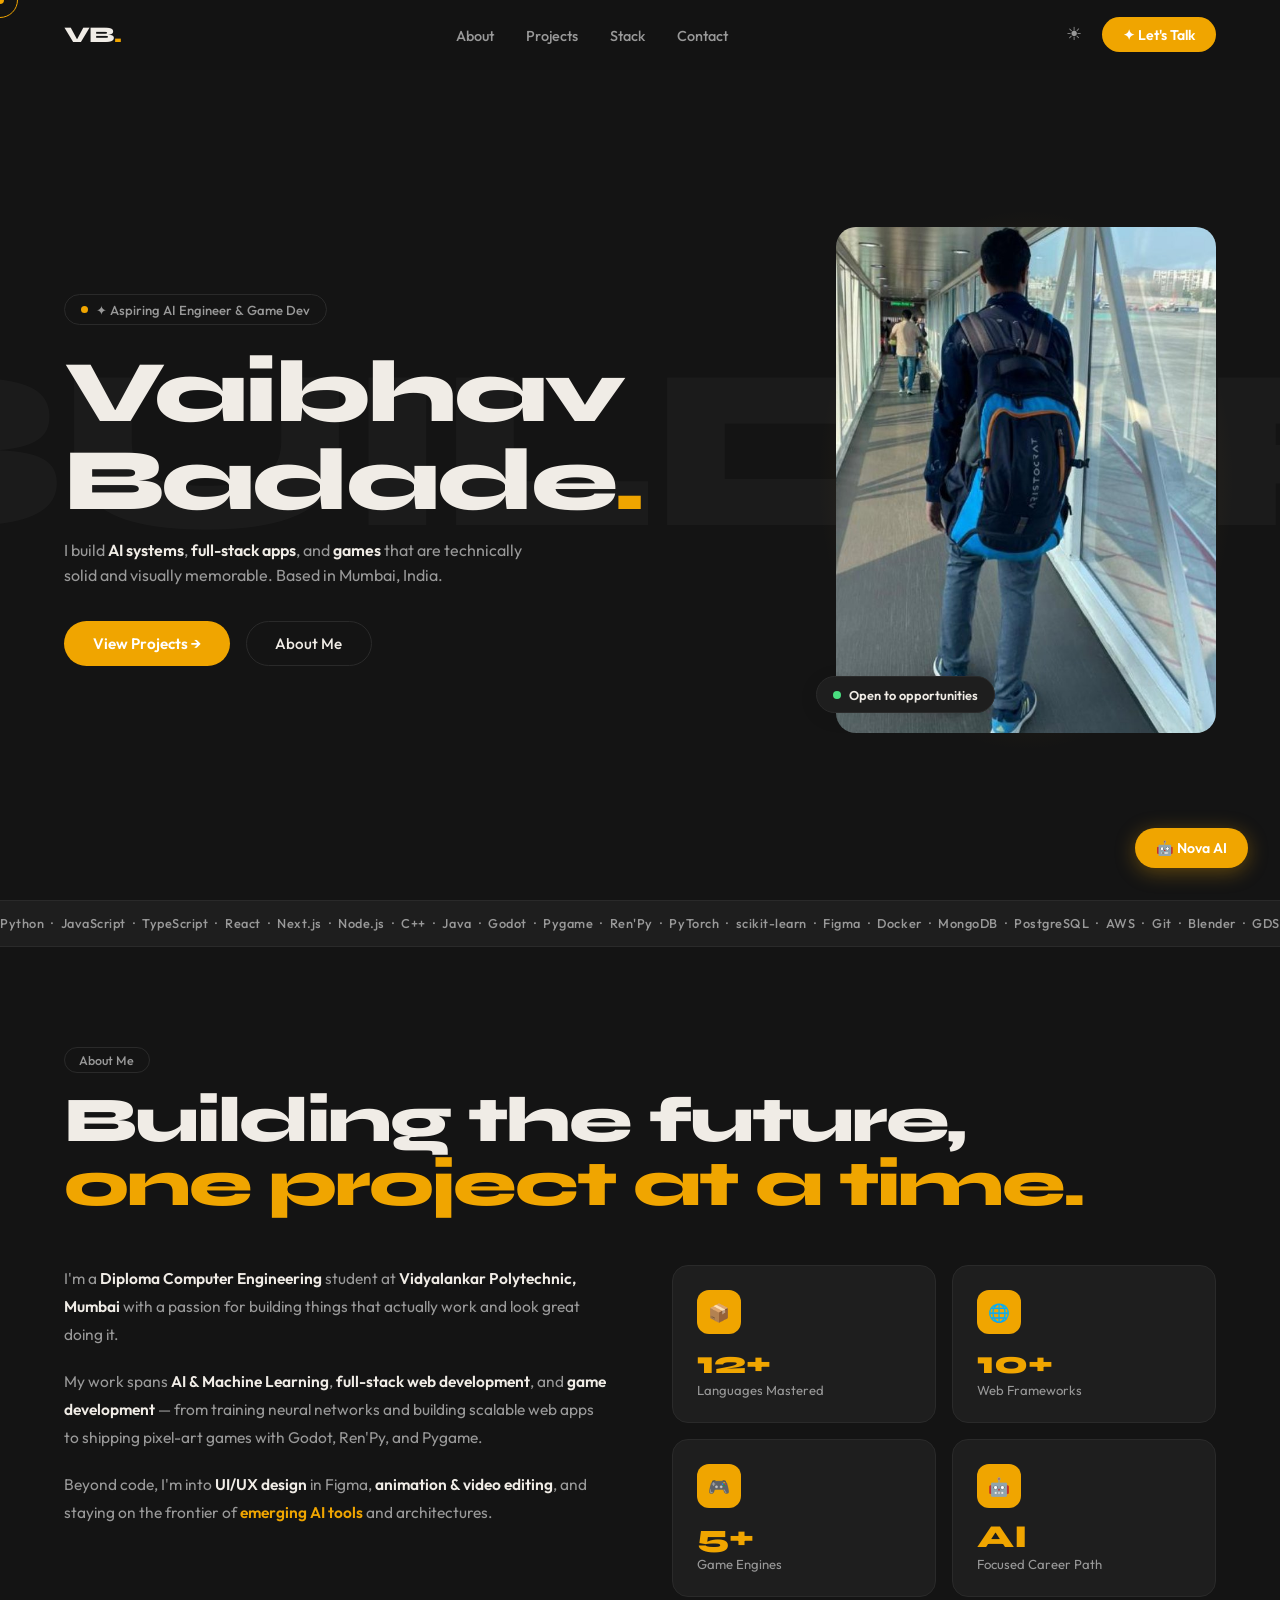
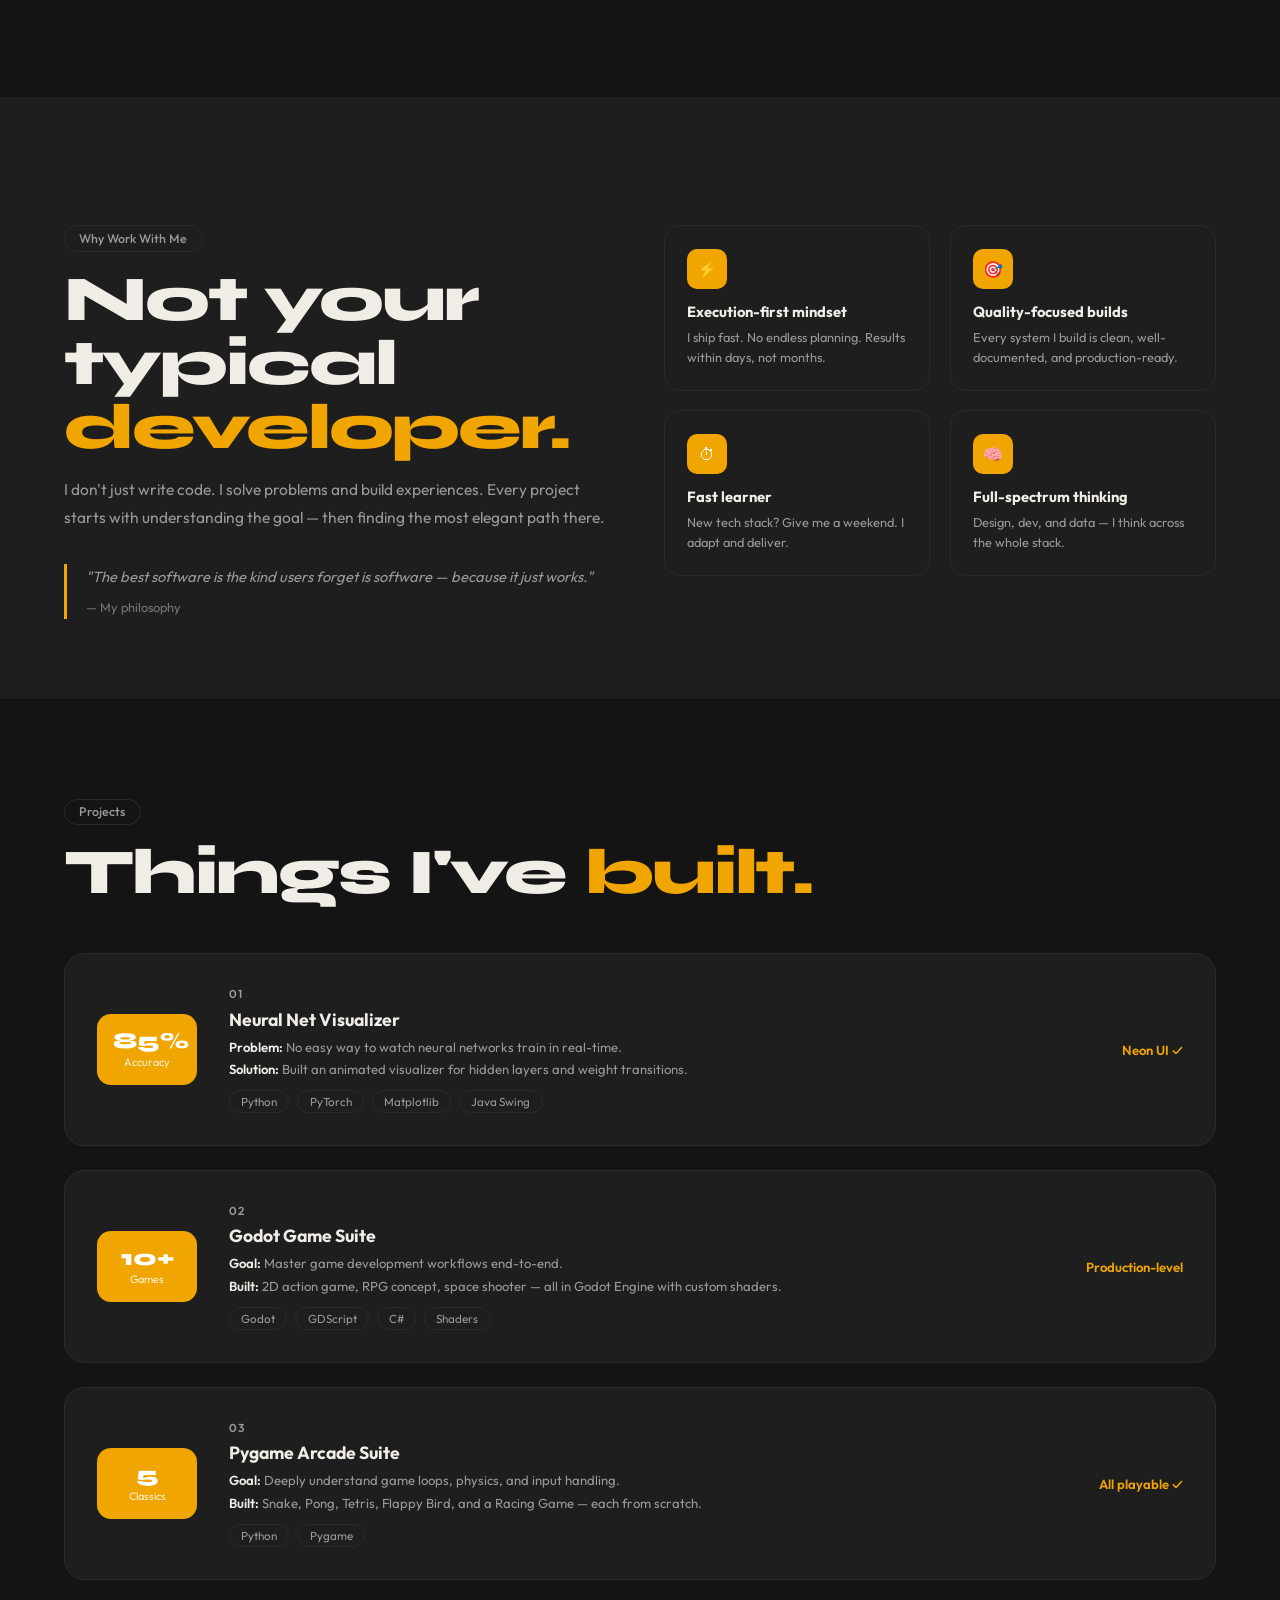
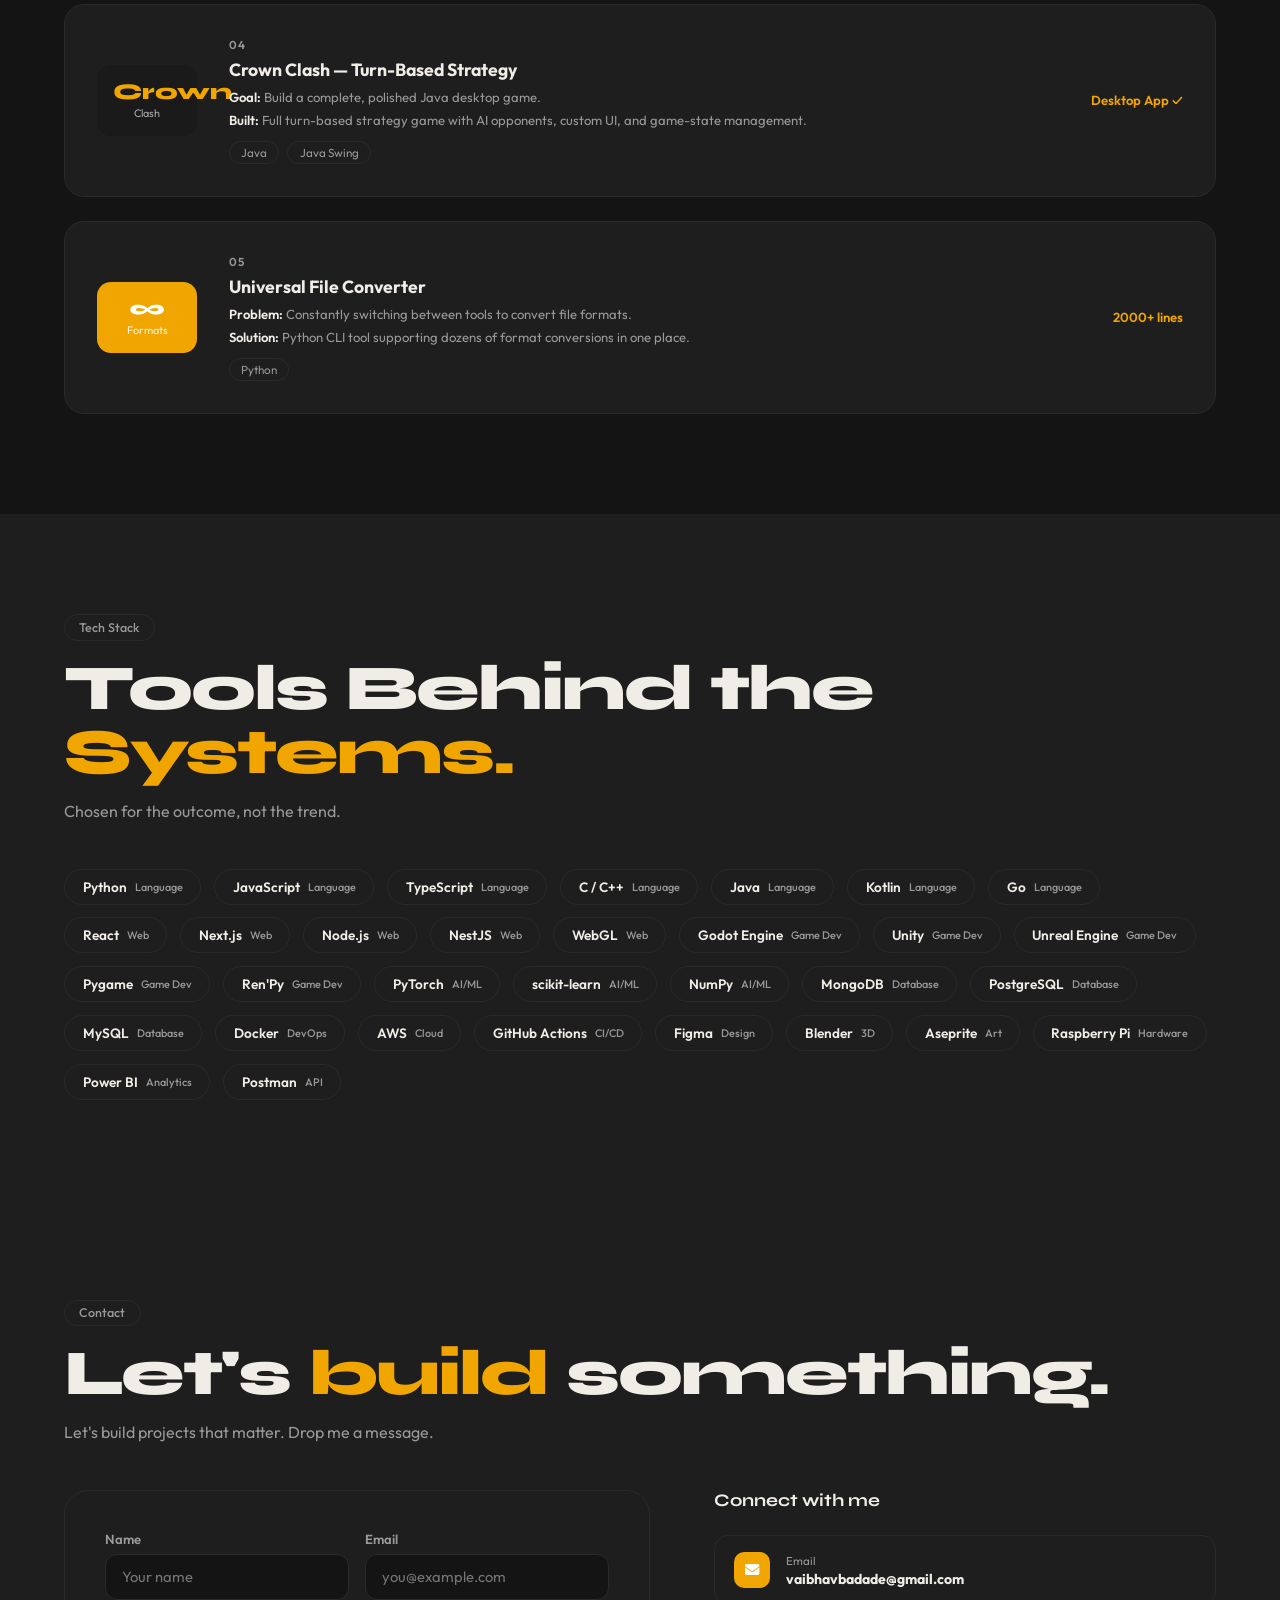
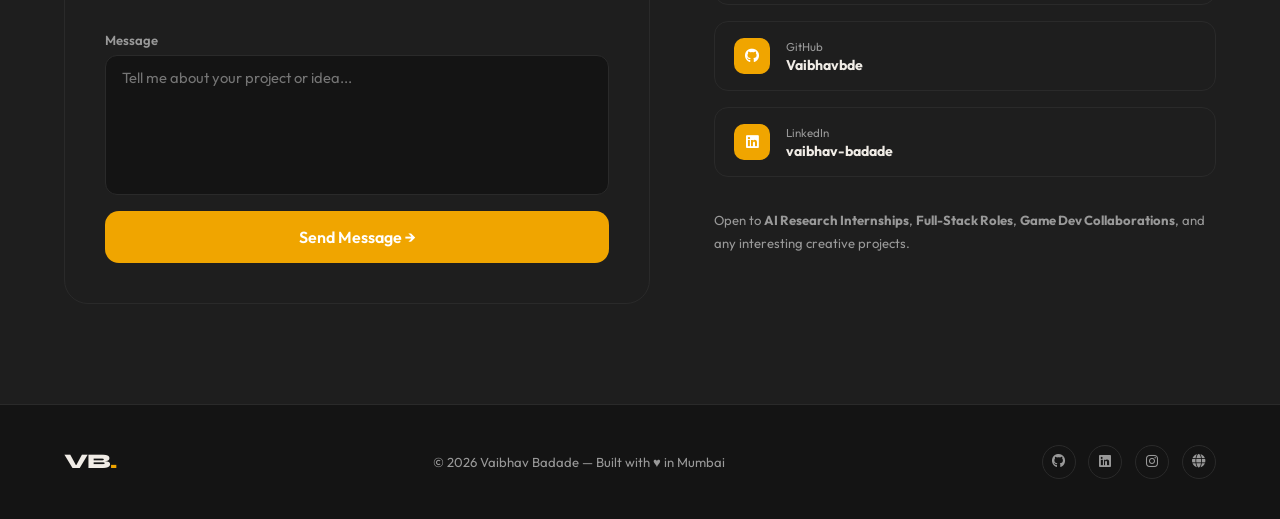
==== commit e86739ec: ". ." ====
--- a/index.html
+++ b/index.html
@@ -1,529 +1,422 @@
 <!DOCTYPE html>
-<html lang="en">
+<html lang="en" data-theme="dark">
 <head>
   <meta charset="UTF-8" />
   <meta name="viewport" content="width=device-width, initial-scale=1.0" />
   <title>Vaibhav Badade — Portfolio</title>
   <meta name="description" content="Vaibhav Badade — Aspiring AI Engineer & Full-Stack Developer based in Mumbai." />
   <link rel="preconnect" href="https://fonts.googleapis.com" />
-  <link href="https://fonts.googleapis.com/css2?family=Cormorant+Garamond:ital,wght@0,300;0,400;0,600;0,700;1,300;1,400&family=DM+Sans:wght@300;400;500&family=DM+Mono:wght@400;500&display=swap" rel="stylesheet" />
+  <link href="https://fonts.googleapis.com/css2?family=Syne:wght@400;500;600;700;800&family=Outfit:wght@300;400;500;600&display=swap" rel="stylesheet" />
   <link rel="stylesheet" href="https://cdnjs.cloudflare.com/ajax/libs/font-awesome/6.4.0/css/all.min.css" />
-  <link rel="stylesheet" href="style.css" />
+  <link rel="stylesheet" href="styles.css" />
 </head>
 <body>
 
-  <!-- PRELOADER -->
-  <div id="preloader" class="preloader">
-    <div class="pre-name">
-      <span class="pre-v">V</span><span class="pre-b">B</span>
-    </div>
-    <div class="pre-line"></div>
-  </div>
-
-  <!-- CURSOR -->
-  <div id="cur" class="cur"></div>
-  <div id="cur2" class="cur2"></div>
-
-  <!-- NAV -->
-  <nav id="nav" class="nav">
-    <a href="#hero" class="nav-logo">
-      <span class="nl-circle">VB</span>
-    </a>
-    <ul class="nav-links" id="navLinks">
-      <li><a href="#about">About</a></li>
-      <li><a href="#skills">Skills</a></li>
-      <li><a href="#work">Projects</a></li>
-      <li><a href="#contact">Contact</a></li>
-    </ul>
-    <a href="mailto:vaibhavbb83@gmail.com" class="nav-cta">Hire Me</a>
-    <button class="nav-burger" id="burger" aria-label="menu">
-      <span></span><span></span>
+<!-- PRELOADER -->
+<div id="preloader">
+  <div class="pre-logo">VB<span>.</span></div>
+</div>
+
+<!-- CURSORS -->
+<div class="cur" id="cur"></div>
+<div class="cur2" id="cur2"></div>
+
+<!-- NAV -->
+<nav id="nav">
+  <a href="#hero" class="nav-logo">VB<span>.</span></a>
+  <ul class="nav-links" id="navLinks">
+    <li><a href="#about">About</a></li>
+    <li><a href="#projects">Projects</a></li>
+    <li><a href="#stack">Stack</a></li>
+    <li><a href="#contact">Contact</a></li>
+  </ul>
+  <div class="nav-right">
+    <button class="theme-btn" id="themeBtn" title="Toggle theme">☀</button>
+    <a href="#contact" class="nav-cta">✦ Let's Talk</a>
+    <button class="burger" id="burger" aria-label="menu">
+      <span></span><span></span><span></span>
     </button>
-  </nav>
-
-  <!-- MOBILE OVERLAY -->
-  <div class="mob-menu" id="mobMenu">
-    <a href="#about" class="mm-link">About</a>
-    <a href="#skills" class="mm-link">Skills</a>
-    <a href="#work" class="mm-link">Projects</a>
-    <a href="#contact" class="mm-link">Contact</a>
-  </div>
-
-  <!-- HERO -->
-  <section id="hero" class="hero">
-    <div class="hero-bg-text" aria-hidden="true">FULL<br>STACK</div>
-
-    <div class="hero-left">
-      <p class="hero-tag reveal-up">— Mumbai, India · 2026</p>
-      <h1 class="hero-name reveal-up" style="--d:.1s">
-        <em>Vaibhav</em><br>Badade
-      </h1>
-      <p class="hero-role reveal-up" style="--d:.2s">
-        Aspiring AI Engineer | Full-Stack Developer |<br>
-        <span class="gold">Game Developer | UI/UX Designer</span>
-      </p>
-      <div class="hero-actions reveal-up" style="--d:.3s">
-        <a href="#work" class="btn-solid">View Projects</a>
-        <a href="#about" class="btn-line">About Me ↓</a>
-      </div>
-    </div>
-
-    <div class="hero-right reveal-up" style="--d:.15s">
-      <div class="hero-img-wrap">
-        <img src="me.png" alt="Vaibhav Badade" class="hero-photo" />
-        <div class="hero-img-border"></div>
-        <div class="hero-img-tag">
-          <span class="dot-green"></span> Available for work
-        </div>
-      </div>
-    </div>
-
-    <div class="hero-scroll-hint">
-      <div class="hs-line"></div>
-      <span>scroll</span>
-    </div>
-  </section>
-
-  <!-- MARQUEE -->
-  <div class="marquee-wrap" aria-hidden="true">
-    <div class="marquee-track">
-      <span>Python &nbsp;·&nbsp; JavaScript &nbsp;·&nbsp; TypeScript &nbsp;·&nbsp; React &nbsp;·&nbsp; Next.js &nbsp;·&nbsp; Node.js &nbsp;·&nbsp; C++ &nbsp;·&nbsp; Java &nbsp;·&nbsp; Godot &nbsp;·&nbsp; Pygame &nbsp;·&nbsp; Ren'Py &nbsp;·&nbsp; PyTorch &nbsp;·&nbsp; scikit-learn &nbsp;·&nbsp; Figma &nbsp;·&nbsp; Docker &nbsp;·&nbsp; MongoDB &nbsp;·&nbsp; PostgreSQL &nbsp;·&nbsp; AWS &nbsp;·&nbsp; Git &nbsp;·&nbsp; Linux &nbsp;·&nbsp; Blender &nbsp;·&nbsp; GDScript &nbsp;·&nbsp; UI/UX &nbsp;·&nbsp; Pixel Art &nbsp;·&nbsp;</span>
-      <span>Python &nbsp;·&nbsp; JavaScript &nbsp;·&nbsp; TypeScript &nbsp;·&nbsp; React &nbsp;·&nbsp; Next.js &nbsp;·&nbsp; Node.js &nbsp;·&nbsp; C++ &nbsp;·&nbsp; Java &nbsp;·&nbsp; Godot &nbsp;·&nbsp; Pygame &nbsp;·&nbsp; Ren'Py &nbsp;·&nbsp; PyTorch &nbsp;·&nbsp; scikit-learn &nbsp;·&nbsp; Figma &nbsp;·&nbsp; Docker &nbsp;·&nbsp; MongoDB &nbsp;·&nbsp; PostgreSQL &nbsp;·&nbsp; AWS &nbsp;·&nbsp; Git &nbsp;·&nbsp; Linux &nbsp;·&nbsp; Blender &nbsp;·&nbsp; GDScript &nbsp;·&nbsp; UI/UX &nbsp;·&nbsp; Pixel Art &nbsp;·&nbsp;</span>
-    </div>
-  </div>
-
-  <!-- ABOUT -->
-  <section id="about" class="about section">
-    <div class="container">
-      <div class="about-header">
-        <span class="section-num">01</span>
-        <h2 class="section-title reveal-up">About Me</h2>
-      </div>
-      <div class="about-body">
-        <div class="about-text reveal-up">
-          <p class="about-lead">
-            Motivated and creative <strong>Diploma Computer Engineering</strong> student at
-            <strong>Vidyalankar Polytechnic, Mumbai</strong> with a strong foundation in
-            programming, software development, and UI/UX design.
-          </p>
-          <p>
-            My work spans <strong>AI engineering</strong>, <strong>full-stack development</strong>, and
-            <strong>game development</strong> — from training ML models and building scalable web apps
-            to shipping pixel-art games and visual novels with Godot, Ren'Py, and Pygame.
-            I'm currently deep into <strong>PyTorch, scikit-learn</strong>, and intelligent system design.
-          </p>
-          <p>
-            Beyond code, I love <strong>UI/UX design</strong> in Figma,
-            <strong>animation &amp; video editing</strong>, and staying ahead of
-            emerging <strong>AI tools and architectures</strong>.
-            I build things that are both technically solid and visually memorable.
-          </p>
-          <div class="about-facts">
-            <div class="fact">
-              <span class="fact-num">12+</span>
-              <span class="fact-lbl">Languages Mastered</span>
-            </div>
-            <div class="fact">
-              <span class="fact-num">10+</span>
-              <span class="fact-lbl">Web Frameworks</span>
-            </div>
-            <div class="fact">
-              <span class="fact-num">AI</span>
-              <span class="fact-lbl">Focused</span>
-            </div>
-          </div>
-        </div>
-
-        <div class="about-interests reveal-up" style="--d:.15s">
-          <h3 class="interest-head">Interests</h3>
-          <ul class="interest-list">
-            <li><i class="fas fa-brain"></i>Artificial Intelligence &amp; Machine Learning</li>
-            <li><i class="fas fa-code"></i>Full-Stack Development (React, Node.js, Next.js)</li>
-            <li><i class="fas fa-gamepad"></i>Game Development (Godot, Pygame, Ren'Py)</li>
-            <li><i class="fas fa-pencil-ruler"></i>UI/UX Design — Figma</li>
-            <li><i class="fas fa-film"></i>Animation &amp; Video Editing</li>
-            <li><i class="fas fa-paint-brush"></i>Digital Art &amp; Interactive Storytelling</li>
-            <li><i class="fas fa-microchip"></i>Emerging Technologies &amp; Dev Tools</li>
-          </ul>
-        </div>
-      </div>
-    </div>
-  </section>
-
-  <!-- SKILLS -->
-  <section id="skills" class="skills section">
-    <div class="container">
-      <div class="about-header">
-        <span class="section-num">02</span>
-        <h2 class="section-title reveal-up">Skills</h2>
-      </div>
-      <div class="skills-layout">
-
-        <div class="skill-bars reveal-up">
-          <div class="sb" data-w="85">
-            <div class="sb-top"><span>Python &amp; AI/ML</span><span class="sb-pct">85%</span></div>
-            <div class="sb-track"><div class="sb-fill"></div></div>
-          </div>
-          <div class="sb" data-w="82">
-            <div class="sb-top"><span>JavaScript / TypeScript</span><span class="sb-pct">82%</span></div>
-            <div class="sb-track"><div class="sb-fill"></div></div>
-          </div>
-          <div class="sb" data-w="80">
-            <div class="sb-top"><span>React / Next.js / Node.js</span><span class="sb-pct">80%</span></div>
-            <div class="sb-track"><div class="sb-fill"></div></div>
-          </div>
-          <div class="sb" data-w="80">
-            <div class="sb-top"><span>Godot Engine &amp; Game Dev</span><span class="sb-pct">80%</span></div>
-            <div class="sb-track"><div class="sb-fill"></div></div>
-          </div>
-          <div class="sb" data-w="78">
-            <div class="sb-top"><span>C / C++ / Java</span><span class="sb-pct">78%</span></div>
-            <div class="sb-track"><div class="sb-fill"></div></div>
-          </div>
-          <div class="sb" data-w="75">
-            <div class="sb-top"><span>Databases / SQL / NoSQL</span><span class="sb-pct">75%</span></div>
-            <div class="sb-track"><div class="sb-fill"></div></div>
-          </div>
-          <div class="sb" data-w="72">
-            <div class="sb-top"><span>Cloud / DevOps (Docker, AWS)</span><span class="sb-pct">72%</span></div>
-            <div class="sb-track"><div class="sb-fill"></div></div>
-          </div>
-          <div class="sb" data-w="70">
-            <div class="sb-top"><span>UI/UX Design — Figma</span><span class="sb-pct">70%</span></div>
-            <div class="sb-track"><div class="sb-fill"></div></div>
-          </div>
-        </div>
-
-        <div class="skill-tags reveal-up" style="--d:.1s">
-          <div class="tag-group">
-            <span class="tg-label">Programming</span>
-            <div class="tags">
-              <span>C</span><span>C++</span><span>Java</span><span>Python</span>
-              <span>JavaScript</span><span>TypeScript</span><span>Kotlin</span>
-              <span>C#</span><span>Go</span><span>Rust</span><span>PHP</span>
-            </div>
-          </div>
-          <div class="tag-group">
-            <span class="tg-label">Web Development</span>
-            <div class="tags">
-              <span>HTML5</span><span>CSS3</span><span>React</span><span>Next.js</span>
-              <span>Node.js</span><span>NestJS</span><span>WebGL</span><span>OpenGL</span><span>Web3.js</span>
-            </div>
-          </div>
-          <div class="tag-group">
-            <span class="tg-label">Mobile &amp; Desktop</span>
-            <div class="tags">
-              <span>Android Studio</span><span>Java Swing</span><span>.NET</span>
-            </div>
-          </div>
-          <div class="tag-group">
-            <span class="tg-label">AI &amp; Data Science</span>
-            <div class="tags">
-              <span>NumPy</span><span>SciPy</span><span>Matplotlib</span>
-              <span>scikit-learn</span><span>PyTorch</span><span>Anaconda</span>
-            </div>
-          </div>
-          <div class="tag-group">
-            <span class="tg-label">Game Dev</span>
-            <div class="tags">
-              <span>Godot Engine</span><span>Unity</span><span>Unreal Engine</span>
-              <span>Pygame</span><span>Ren'Py</span><span>GDScript</span><span>Pixel Art</span>
-            </div>
-          </div>
-          <div class="tag-group">
-            <span class="tg-label">Databases</span>
-            <div class="tags">
-              <span>MongoDB</span><span>MySQL</span><span>PostgreSQL</span>
-              <span>SQLite</span><span>MS SQL Server</span>
-            </div>
-          </div>
-          <div class="tag-group">
-            <span class="tg-label">Cloud &amp; DevOps</span>
-            <div class="tags">
-              <span>AWS</span><span>Azure</span><span>Google Cloud</span><span>Oracle Cloud</span>
-              <span>Docker</span><span>Git</span><span>GitHub Actions</span><span>GitLab</span>
-              <span>Vercel</span><span>Cloudflare</span>
-            </div>
-          </div>
-          <div class="tag-group">
-            <span class="tg-label">Design &amp; Creative</span>
-            <div class="tags">
-              <span>Figma</span><span>Canva</span><span>Blender</span><span>GIMP</span>
-              <span>Krita</span><span>Aseprite</span><span>Clip Studio Paint</span>
-            </div>
-          </div>
-          <div class="tag-group">
-            <span class="tg-label">Tools &amp; Platforms</span>
-            <div class="tags">
-              <span>Postman</span><span>Power BI</span><span>Notion</span><span>NPM</span>
-              <span>Raspberry Pi</span><span>NVIDIA</span><span>Windows Terminal</span>
-            </div>
-          </div>
-          <div class="certs-block">
-            <span class="tg-label">Certifications</span>
-            <div class="cert-rows">
-              <div class="cert-row"><i class="fas fa-certificate"></i> C Programming</div>
-              <div class="cert-row"><i class="fab fa-python"></i> Python Programming</div>
-              <div class="cert-row"><i class="fab fa-java"></i> Java Programming</div>
-              <div class="cert-row"><i class="fas fa-pencil-ruler"></i> UI/UX Design (Figma)</div>
-              <div class="cert-row"><i class="fas fa-gamepad"></i> Godot Game Development</div>
-              <div class="cert-row"><i class="fas fa-brain"></i> Generative AI &amp; Prompt Eng.</div>
-            </div>
-          </div>
-        </div>
-
-      </div>
-    </div>
-  </section>
-
-  <!-- PROJECTS -->
-  <section id="work" class="work section">
-    <div class="container">
-      <div class="about-header work-header">
-        <span class="section-num">03</span>
-        <h2 class="section-title reveal-up">Projects</h2>
-        <a href="https://github.com/Vaibhavbde" target="_blank" class="li-link reveal-up">
-          <i class="fab fa-github"></i> GitHub Profile
-        </a>
-      </div>
-
-      <div class="work-filters reveal-up">
-        <button class="wf active" data-f="all">All</button>
-        <button class="wf" data-f="ai">AI / Data</button>
-        <button class="wf" data-f="web">Web</button>
-        <button class="wf" data-f="godot">Godot</button>
-        <button class="wf" data-f="python">Python</button>
-      </div>
-
-      <div class="work-grid">
-
-        <article class="card reveal-up" data-cat="ai">
-          <div class="card-inner">
-            <div class="card-top">
-              <span class="card-cat">AI</span>
-              <a href="https://github.com/Vaibhavbde" target="_blank" class="card-link" aria-label="GitHub"><i class="fab fa-github"></i></a>
-            </div>
-            <span class="card-num">001</span>
-            <h3>Neural Net Visualizer</h3>
-            <p>A tool to visualize hidden layers and weight transitions in real-time during model training.</p>
-            <div class="card-footer">
-              <span>Python</span><span>PyTorch</span><span>Matplotlib</span>
-            </div>
-          </div>
-          <div class="card-line"></div>
-        </article>
-
-        <article class="card reveal-up" data-cat="web" style="--d:.06s">
-          <div class="card-inner">
-            <div class="card-top">
-              <span class="card-cat cat-web">Web</span>
-              <a href="https://github.com/Vaibhavbde" target="_blank" class="card-link" aria-label="GitHub"><i class="fab fa-github"></i></a>
-            </div>
-            <span class="card-num">002</span>
-            <h3>Full-Stack SaaS</h3>
-            <p>Scalable dashboard with authentication, database integration, and server-side rendering.</p>
-            <div class="card-footer">
-              <span>Next.js</span><span>Node.js</span><span>PostgreSQL</span>
-            </div>
-          </div>
-          <div class="card-line card-line-web"></div>
-        </article>
-
-        <article class="card reveal-up" data-cat="godot" style="--d:.12s">
-          <div class="card-inner">
-            <div class="card-top">
-              <span class="card-cat">Godot</span>
-              <a href="https://github.com/Vaibhavbde" target="_blank" class="card-link" aria-label="GitHub"><i class="fab fa-github"></i></a>
-            </div>
-            <span class="card-num">003</span>
-            <h3>Open World Prototype</h3>
-            <p>Advanced 3D movement systems and procedural terrain generation built in Godot Engine.</p>
-            <div class="card-footer">
-              <span>Godot</span><span>GDScript</span><span>Shaders</span>
-            </div>
-          </div>
-          <div class="card-line"></div>
-        </article>
-
-        <article class="card reveal-up" data-cat="godot" style="--d:.04s">
-          <div class="card-inner">
-            <div class="card-top">
-              <span class="card-cat">Godot</span>
-              <a href="https://github.com/Vaibhavbde" target="_blank" class="card-link" aria-label="GitHub"><i class="fab fa-github"></i></a>
-            </div>
-            <span class="card-num">004</span>
-            <h3>2D Action Game</h3>
-            <p>Fast-paced 2D platformer with custom sprites, collision physics, and enemy AI behavior trees.</p>
-            <div class="card-footer">
-              <span>Godot</span><span>GDScript</span><span>2D</span>
-            </div>
-          </div>
-          <div class="card-line"></div>
-        </article>
-
-        <article class="card reveal-up" data-cat="godot" style="--d:.08s">
-          <div class="card-inner">
-            <div class="card-top">
-              <span class="card-cat">Godot</span>
-              <a href="https://github.com/Vaibhavbde" target="_blank" class="card-link" aria-label="GitHub"><i class="fab fa-github"></i></a>
-            </div>
-            <span class="card-num">005</span>
-            <h3>RPG Concept</h3>
-            <p>Exploration RPG prototype — inventory system, dialogue trees, stat management, and procedural dungeons.</p>
-            <div class="card-footer">
-              <span>Godot</span><span>C#</span><span>GDScript</span>
-            </div>
-          </div>
-          <div class="card-line"></div>
-        </article>
-
-        <article class="card reveal-up" data-cat="godot" style="--d:.12s">
-          <div class="card-inner">
-            <div class="card-top">
-              <span class="card-cat">Godot</span>
-              <a href="https://github.com/Vaibhavbde" target="_blank" class="card-link" aria-label="GitHub"><i class="fab fa-github"></i></a>
-            </div>
-            <span class="card-num">006</span>
-            <h3>Space Shooter</h3>
-            <p>Vertical space shooter with procedural enemy waves, power-up drops, and a high-score leaderboard.</p>
-            <div class="card-footer">
-              <span>Godot</span><span>GDScript</span><span>Shaders</span>
-            </div>
-          </div>
-          <div class="card-line"></div>
-        </article>
-
-        <article class="card reveal-up" data-cat="python" style="--d:.04s">
-          <div class="card-inner">
-            <div class="card-top">
-              <span class="card-cat cat-py">Python</span>
-              <a href="https://github.com/Vaibhavbde" target="_blank" class="card-link" aria-label="GitHub"><i class="fab fa-github"></i></a>
-            </div>
-            <span class="card-num">007</span>
-            <h3>Classic Game Suite</h3>
-            <p>Five arcade classics — Snake, Pong, Tetris, Flappy Bird, and a Racing Game — all built in Pygame.</p>
-            <div class="card-footer">
-              <span>Python</span><span>Pygame</span>
-            </div>
-          </div>
-          <div class="card-line card-line-py"></div>
-        </article>
-
-        <article class="card reveal-up" data-cat="python" style="--d:.1s">
-          <div class="card-inner">
-            <div class="card-top">
-              <span class="card-cat cat-py">Python</span>
-              <a href="https://github.com/Vaibhavbde" target="_blank" class="card-link" aria-label="GitHub"><i class="fab fa-github"></i></a>
-            </div>
-            <span class="card-num">008</span>
-            <h3>Visual Novel</h3>
-            <p>Story-driven visual novel with branching narrative paths, custom pixel art characters, and mini-games.</p>
-            <div class="card-footer">
-              <span>Ren'Py</span><span>Python</span><span>Pixel Art</span>
-            </div>
-          </div>
-          <div class="card-line card-line-py"></div>
-        </article>
-
-        <article class="card reveal-up" data-cat="python" style="--d:.16s">
-          <div class="card-inner">
-            <div class="card-top">
-              <span class="card-cat cat-py">Python</span>
-              <a href="https://github.com/Vaibhavbde" target="_blank" class="card-link" aria-label="GitHub"><i class="fab fa-github"></i></a>
-            </div>
-            <span class="card-num">009</span>
-            <h3>Mini Game Pack</h3>
-            <p>Deck Builder card game, Chrome Dino clone, and a particle system demo — fun experimental projects.</p>
-            <div class="card-footer">
-              <span>Python</span><span>Pygame</span>
-            </div>
-          </div>
-          <div class="card-line card-line-py"></div>
-        </article>
-
-        <article class="card reveal-up" data-cat="web" style="--d:.08s">
-          <div class="card-inner">
-            <div class="card-top">
-              <span class="card-cat cat-web">Web</span>
-              <a href="https://github.com/Vaibhavbde" target="_blank" class="card-link" aria-label="GitHub"><i class="fab fa-github"></i></a>
-            </div>
-            <span class="card-num">010</span>
-            <h3>This Portfolio</h3>
-            <p>Custom portfolio with luxury editorial dark aesthetic, scroll animations, and responsive layout.</p>
-            <div class="card-footer">
-              <span>HTML</span><span>CSS</span><span>JS</span>
-            </div>
-          </div>
-          <div class="card-line card-line-web"></div>
-        </article>
-
-      </div>
-    </div>
-  </section>
-
-  <!-- CONTACT -->
-  <section id="contact" class="contact section">
-    <div class="container">
-      <div class="about-header">
-        <span class="section-num">04</span>
-        <h2 class="section-title reveal-up">Let's Talk</h2>
-      </div>
-      <div class="contact-body">
-        <div class="contact-left reveal-up">
-          <p class="contact-lead">
-            Open to <strong>AI Research Internships</strong>, <strong>Full-Stack Roles</strong>,
-            <strong>Game Dev Collaborations</strong>, and any cool <strong>creative projects</strong>.
-            Drop me a message.
-          </p>
-          <div class="contact-links">
-            <a href="mailto:vaibhavbb83@gmail.com" class="cl">
-              <i class="fas fa-envelope"></i>
-              <div><span>Email</span><strong>vaibhavbb83@gmail.com</strong></div>
-            </a>
-            <a href="https://github.com/Vaibhavbde" target="_blank" class="cl">
-              <i class="fab fa-github"></i>
-              <div><span>GitHub</span><strong>Vaibhavbde</strong></div>
-            </a>
-            <a href="https://www.linkedin.com/in/vaibhav-badade-874661251/" target="_blank" class="cl">
-              <i class="fab fa-linkedin"></i>
-              <div><span>LinkedIn</span><strong>vaibhav-badade</strong></div>
-            </a>
-          </div>
-        </div>
-        <div class="contact-right reveal-up" style="--d:.12s">
-          <form class="form" onsubmit="handleForm(event)">
-            <div class="form-row">
-              <label>Name
-                <input type="text" placeholder="Your name" required />
-              </label>
-              <label>Email
-                <input type="email" placeholder="your@email.com" required />
-              </label>
-            </div>
-            <label>Message
-              <textarea placeholder="Tell me about your project or idea..." rows="5" required></textarea>
-            </label>
-            <button type="submit" class="btn-solid form-btn">Send Message →</button>
-          </form>
-        </div>
-      </div>
-    </div>
-  </section>
-
-  <!-- FOOTER -->
-  <footer class="footer">
-    <div class="container footer-inner">
-      <a href="#hero" class="footer-logo">
-        <span class="nl-circle">VB</span>
-      </a>
-      <p>© <span id="yr"></span> Vaibhav Badade — Engineered for the Future</p>
-      <div class="footer-soc">
-        <a href="https://github.com/Vaibhavbde" target="_blank" aria-label="GitHub"><i class="fab fa-github"></i></a>
-        <a href="https://www.linkedin.com/in/vaibhav-badade-874661251/" target="_blank" aria-label="LinkedIn"><i class="fab fa-linkedin"></i></a>
-      </div>
-    </div>
-  </footer>
-
-  <script src="script.js"></script>
+  </div>
+</nav>
+
+<!-- MOBILE MENU -->
+<div class="mob-menu" id="mobMenu">
+  <a href="#about" class="mm-link">About</a>
+  <a href="#projects" class="mm-link">Projects</a>
+  <a href="#stack" class="mm-link">Stack</a>
+  <a href="#contact" class="mm-link">Contact</a>
+</div>
+
+<!-- HERO -->
+<section id="hero" class="hero">
+  <div class="hero-bg-word" id="bgWord">BUILDER</div>
+  <div class="hero-left">
+    <div class="hero-badge reveal-up">
+      <span class="dot"></span>
+      ✦ Aspiring AI Engineer & Game Dev
+    </div>
+    <h1 class="reveal-up" style="--d:.1s">
+      Vaibhav<br>Badade<span class="dot">.</span>
+    </h1>
+    <p class="hero-sub reveal-up" style="--d:.2s">
+      I build <strong>AI systems</strong>, <strong>full-stack apps</strong>, and
+      <strong>games</strong> that are technically solid and visually memorable.
+      Based in Mumbai, India.
+    </p>
+    <div class="hero-actions reveal-up" style="--d:.3s">
+      <a href="#projects" class="btn-primary">View Projects →</a>
+      <a href="#about" class="btn-outline">About Me</a>
+    </div>
+  </div>
+  <div class="hero-right reveal-up" style="--d:.15s">
+    <div class="photo-wrap">
+      <div class="photo-glow"></div>
+      <img src="[data-uri]" alt="Vaibhav Badade" />
+      <div class="available-badge">
+        <span class="pulse"></span>
+        Open to opportunities
+      </div>
+    </div>
+  </div>
+</section>
+
+<!-- MARQUEE -->
+<div class="marquee-wrap" aria-hidden="true">
+  <div class="marquee-track">
+    <span>Python &nbsp;·&nbsp; JavaScript &nbsp;·&nbsp; TypeScript &nbsp;·&nbsp; React &nbsp;·&nbsp; Next.js &nbsp;·&nbsp; Node.js &nbsp;·&nbsp; C++ &nbsp;·&nbsp; Java &nbsp;·&nbsp; Godot &nbsp;·&nbsp; Pygame &nbsp;·&nbsp; Ren'Py &nbsp;·&nbsp; PyTorch &nbsp;·&nbsp; scikit-learn &nbsp;·&nbsp; Figma &nbsp;·&nbsp; Docker &nbsp;·&nbsp; MongoDB &nbsp;·&nbsp; PostgreSQL &nbsp;·&nbsp; AWS &nbsp;·&nbsp; Git &nbsp;·&nbsp; Blender &nbsp;·&nbsp; GDScript &nbsp;·&nbsp; Unity &nbsp;·&nbsp; Unreal &nbsp;·&nbsp; AI/ML &nbsp;·&nbsp;</span>
+    <span>Python &nbsp;·&nbsp; JavaScript &nbsp;·&nbsp; TypeScript &nbsp;·&nbsp; React &nbsp;·&nbsp; Next.js &nbsp;·&nbsp; Node.js &nbsp;·&nbsp; C++ &nbsp;·&nbsp; Java &nbsp;·&nbsp; Godot &nbsp;·&nbsp; Pygame &nbsp;·&nbsp; Ren'Py &nbsp;·&nbsp; PyTorch &nbsp;·&nbsp; scikit-learn &nbsp;·&nbsp; Figma &nbsp;·&nbsp; Docker &nbsp;·&nbsp; MongoDB &nbsp;·&nbsp; PostgreSQL &nbsp;·&nbsp; AWS &nbsp;·&nbsp; Git &nbsp;·&nbsp; Blender &nbsp;·&nbsp; GDScript &nbsp;·&nbsp; Unity &nbsp;·&nbsp; Unreal &nbsp;·&nbsp; AI/ML &nbsp;·&nbsp;</span>
+  </div>
+</div>
+
+<!-- ABOUT -->
+<section id="about">
+  <div class="container">
+    <div class="reveal-up"><span class="section-badge">About Me</span></div>
+    <h2 class="section-title reveal-up" style="--d:.05s">
+      Building the future,<br><span class="accent">one project at a time.</span>
+    </h2>
+    <div class="about-grid">
+      <div class="about-text reveal-up" style="--d:.1s">
+        <p>
+          I'm a <strong>Diploma Computer Engineering</strong> student at
+          <strong>Vidyalankar Polytechnic, Mumbai</strong> with a passion for
+          building things that actually work and look great doing it.
+        </p>
+        <p>
+          My work spans <strong>AI & Machine Learning</strong>, <strong>full-stack web development</strong>,
+          and <strong>game development</strong> — from training neural networks and building scalable
+          web apps to shipping pixel-art games with Godot, Ren'Py, and Pygame.
+        </p>
+        <p>
+          Beyond code, I'm into <strong>UI/UX design</strong> in Figma,
+          <strong>animation & video editing</strong>, and staying on the frontier of
+          <a href="#stack">emerging AI tools</a> and architectures.
+        </p>
+      </div>
+      <div class="stats-grid reveal-up" style="--d:.15s">
+        <div class="stat-card">
+          <div class="stat-icon">📦</div>
+          <div class="stat-num">12+</div>
+          <div class="stat-label">Languages Mastered</div>
+        </div>
+        <div class="stat-card">
+          <div class="stat-icon">🌐</div>
+          <div class="stat-num">10+</div>
+          <div class="stat-label">Web Frameworks</div>
+        </div>
+        <div class="stat-card">
+          <div class="stat-icon">🎮</div>
+          <div class="stat-num">5+</div>
+          <div class="stat-label">Game Engines</div>
+        </div>
+        <div class="stat-card">
+          <div class="stat-icon">🤖</div>
+          <div class="stat-num">AI</div>
+          <div class="stat-label">Focused Career Path</div>
+        </div>
+      </div>
+    </div>
+  </div>
+</section>
+
+<!-- WHY WORK WITH ME -->
+<section style="padding: 80px 5%; background: var(--bg2);">
+  <div class="container">
+    <div class="why-grid">
+      <div class="why-left">
+        <span class="section-badge reveal-up">Why Work With Me</span>
+        <h2 class="section-title reveal-up" style="--d:.05s">
+          Not your typical<br><span class="accent">developer.</span>
+        </h2>
+        <p class="why-lead reveal-up" style="--d:.1s">
+          I don't just write code. I solve problems and build experiences.
+          Every project starts with understanding the goal — then finding the most elegant path there.
+        </p>
+        <div class="why-quote reveal-up" style="--d:.15s">
+          "The best software is the kind users forget is software — because it just works."
+          <cite>— My philosophy</cite>
+        </div>
+      </div>
+      <div class="why-features reveal-up" style="--d:.1s">
+        <div class="feat-card">
+          <div class="fi">⚡</div>
+          <h4>Execution-first mindset</h4>
+          <p>I ship fast. No endless planning. Results within days, not months.</p>
+        </div>
+        <div class="feat-card">
+          <div class="fi">🎯</div>
+          <h4>Quality-focused builds</h4>
+          <p>Every system I build is clean, well-documented, and production-ready.</p>
+        </div>
+        <div class="feat-card">
+          <div class="fi">⏱</div>
+          <h4>Fast learner</h4>
+          <p>New tech stack? Give me a weekend. I adapt and deliver.</p>
+        </div>
+        <div class="feat-card">
+          <div class="fi">🧠</div>
+          <h4>Full-spectrum thinking</h4>
+          <p>Design, dev, and data — I think across the whole stack.</p>
+        </div>
+      </div>
+    </div>
+  </div>
+</section>
+
+<!-- PROJECTS -->
+<section id="projects">
+  <div class="container">
+    <div class="reveal-up"><span class="section-badge">Projects</span></div>
+    <h2 class="section-title reveal-up" style="--d:.05s">Things I've <span class="accent">built.</span></h2>
+    <div class="proj-grid">
+
+      <div class="proj-card reveal-up" style="--d:.08s">
+        <div class="proj-metric">
+          <div class="pm-val">85%</div>
+          <div class="pm-lbl">Accuracy</div>
+        </div>
+        <div>
+          <div class="proj-num">01</div>
+          <h3>Neural Net Visualizer</h3>
+          <p class="proj-prob"><span>Problem:</span> No easy way to watch neural networks train in real-time.</p>
+          <p class="proj-sol"><span>Solution:</span> Built an animated visualizer for hidden layers and weight transitions.</p>
+          <div class="proj-tags">
+            <span>Python</span><span>PyTorch</span><span>Matplotlib</span><span>Java Swing</span>
+          </div>
+        </div>
+        <div class="proj-result">Neon UI ✓</div>
+      </div>
+
+      <div class="proj-card reveal-up" style="--d:.1s">
+        <div class="proj-metric">
+          <div class="pm-val">10+</div>
+          <div class="pm-lbl">Games</div>
+        </div>
+        <div>
+          <div class="proj-num">02</div>
+          <h3>Godot Game Suite</h3>
+          <p class="proj-prob"><span>Goal:</span> Master game development workflows end-to-end.</p>
+          <p class="proj-sol"><span>Built:</span> 2D action game, RPG concept, space shooter — all in Godot Engine with custom shaders.</p>
+          <div class="proj-tags">
+            <span>Godot</span><span>GDScript</span><span>C#</span><span>Shaders</span>
+          </div>
+        </div>
+        <div class="proj-result">Production-level</div>
+      </div>
+
+      <div class="proj-card reveal-up" style="--d:.12s">
+        <div class="proj-metric">
+          <div class="pm-val">5</div>
+          <div class="pm-lbl">Classics</div>
+        </div>
+        <div>
+          <div class="proj-num">03</div>
+          <h3>Pygame Arcade Suite</h3>
+          <p class="proj-prob"><span>Goal:</span> Deeply understand game loops, physics, and input handling.</p>
+          <p class="proj-sol"><span>Built:</span> Snake, Pong, Tetris, Flappy Bird, and a Racing Game — each from scratch.</p>
+          <div class="proj-tags">
+            <span>Python</span><span>Pygame</span>
+          </div>
+        </div>
+        <div class="proj-result">All playable ✓</div>
+      </div>
+
+      <div class="proj-card reveal-up" style="--d:.14s">
+        <div class="proj-metric" style="background: #1a1a1a">
+          <div class="pm-val" style="color: var(--gold)">Crown</div>
+          <div class="pm-lbl" style="color: #aaa">Clash</div>
+        </div>
+        <div>
+          <div class="proj-num">04</div>
+          <h3>Crown Clash — Turn-Based Strategy</h3>
+          <p class="proj-prob"><span>Goal:</span> Build a complete, polished Java desktop game.</p>
+          <p class="proj-sol"><span>Built:</span> Full turn-based strategy game with AI opponents, custom UI, and game-state management.</p>
+          <div class="proj-tags">
+            <span>Java</span><span>Java Swing</span>
+          </div>
+        </div>
+        <div class="proj-result">Desktop App ✓</div>
+      </div>
+
+      <div class="proj-card reveal-up" style="--d:.16s">
+        <div class="proj-metric">
+          <div class="pm-val">∞</div>
+          <div class="pm-lbl">Formats</div>
+        </div>
+        <div>
+          <div class="proj-num">05</div>
+          <h3>Universal File Converter</h3>
+          <p class="proj-prob"><span>Problem:</span> Constantly switching between tools to convert file formats.</p>
+          <p class="proj-sol"><span>Solution:</span> Python CLI tool supporting dozens of format conversions in one place.</p>
+          <div class="proj-tags">
+            <span>Python</span>
+          </div>
+        </div>
+        <div class="proj-result">2000+ lines</div>
+      </div>
+
+    </div>
+  </div>
+</section>
+
+<!-- STACK -->
+<section id="stack" style="background: var(--bg2); padding: 100px 5%;">
+  <div class="container">
+    <div class="reveal-up"><span class="section-badge">Tech Stack</span></div>
+    <h2 class="section-title reveal-up" style="--d:.05s">
+      Tools Behind the <span class="accent">Systems.</span>
+    </h2>
+    <p style="color: var(--text2); margin-top: .5rem; margin-bottom: 0;" class="reveal-up">
+      Chosen for the outcome, not the trend.
+    </p>
+    <div class="stack-pills reveal-up" style="--d:.1s">
+      <div class="stack-pill"><span class="pill-name">Python</span><span class="pill-cat">Language</span></div>
+      <div class="stack-pill"><span class="pill-name">JavaScript</span><span class="pill-cat">Language</span></div>
+      <div class="stack-pill"><span class="pill-name">TypeScript</span><span class="pill-cat">Language</span></div>
+      <div class="stack-pill"><span class="pill-name">C / C++</span><span class="pill-cat">Language</span></div>
+      <div class="stack-pill"><span class="pill-name">Java</span><span class="pill-cat">Language</span></div>
+      <div class="stack-pill"><span class="pill-name">Kotlin</span><span class="pill-cat">Language</span></div>
+      <div class="stack-pill"><span class="pill-name">Go</span><span class="pill-cat">Language</span></div>
+      <div class="stack-pill"><span class="pill-name">React</span><span class="pill-cat">Web</span></div>
+      <div class="stack-pill"><span class="pill-name">Next.js</span><span class="pill-cat">Web</span></div>
+      <div class="stack-pill"><span class="pill-name">Node.js</span><span class="pill-cat">Web</span></div>
+      <div class="stack-pill"><span class="pill-name">NestJS</span><span class="pill-cat">Web</span></div>
+      <div class="stack-pill"><span class="pill-name">WebGL</span><span class="pill-cat">Web</span></div>
+      <div class="stack-pill"><span class="pill-name">Godot Engine</span><span class="pill-cat">Game Dev</span></div>
+      <div class="stack-pill"><span class="pill-name">Unity</span><span class="pill-cat">Game Dev</span></div>
+      <div class="stack-pill"><span class="pill-name">Unreal Engine</span><span class="pill-cat">Game Dev</span></div>
+      <div class="stack-pill"><span class="pill-name">Pygame</span><span class="pill-cat">Game Dev</span></div>
+      <div class="stack-pill"><span class="pill-name">Ren'Py</span><span class="pill-cat">Game Dev</span></div>
+      <div class="stack-pill"><span class="pill-name">PyTorch</span><span class="pill-cat">AI/ML</span></div>
+      <div class="stack-pill"><span class="pill-name">scikit-learn</span><span class="pill-cat">AI/ML</span></div>
+      <div class="stack-pill"><span class="pill-name">NumPy</span><span class="pill-cat">AI/ML</span></div>
+      <div class="stack-pill"><span class="pill-name">MongoDB</span><span class="pill-cat">Database</span></div>
+      <div class="stack-pill"><span class="pill-name">PostgreSQL</span><span class="pill-cat">Database</span></div>
+      <div class="stack-pill"><span class="pill-name">MySQL</span><span class="pill-cat">Database</span></div>
+      <div class="stack-pill"><span class="pill-name">Docker</span><span class="pill-cat">DevOps</span></div>
+      <div class="stack-pill"><span class="pill-name">AWS</span><span class="pill-cat">Cloud</span></div>
+      <div class="stack-pill"><span class="pill-name">GitHub Actions</span><span class="pill-cat">CI/CD</span></div>
+      <div class="stack-pill"><span class="pill-name">Figma</span><span class="pill-cat">Design</span></div>
+      <div class="stack-pill"><span class="pill-name">Blender</span><span class="pill-cat">3D</span></div>
+      <div class="stack-pill"><span class="pill-name">Aseprite</span><span class="pill-cat">Art</span></div>
+      <div class="stack-pill"><span class="pill-name">Raspberry Pi</span><span class="pill-cat">Hardware</span></div>
+      <div class="stack-pill"><span class="pill-name">Power BI</span><span class="pill-cat">Analytics</span></div>
+      <div class="stack-pill"><span class="pill-name">Postman</span><span class="pill-cat">API</span></div>
+    </div>
+  </div>
+</section>
+
+<!-- CONTACT -->
+<section id="contact" class="contact-section">
+  <div class="container">
+    <div class="reveal-up"><span class="section-badge">Contact</span></div>
+    <h2 class="section-title reveal-up" style="--d:.05s">
+      Let's <span class="accent">build</span> something.
+    </h2>
+    <p style="color: var(--text2); margin-top: .4rem;" class="reveal-up">
+      Let's build projects that matter. Drop me a message.
+    </p>
+    <div class="contact-grid">
+      <div class="contact-form reveal-up" style="--d:.1s">
+        <div class="form-row">
+          <div class="form-group">
+            <label>Name</label>
+            <input type="text" placeholder="Your name" />
+          </div>
+          <div class="form-group">
+            <label>Email</label>
+            <input type="email" placeholder="you@example.com" />
+          </div>
+        </div>
+        <div class="form-group">
+          <label>Message</label>
+          <textarea placeholder="Tell me about your project or idea..."></textarea>
+        </div>
+        <button class="btn-submit" id="submitBtn">Send Message →</button>
+      </div>
+      <div class="contact-info reveal-up" style="--d:.15s">
+        <h3>Connect with me</h3>
+        <div class="contact-links">
+          <a href="mailto:vaibhavbadade@example.com" class="contact-link">
+            <div class="ci"><i class="fas fa-envelope"></i></div>
+            <div class="ct"><span>Email</span><strong>vaibhavbadade@gmail.com</strong></div>
+          </a>
+          <a href="https://github.com/Vaibhavbde" target="_blank" class="contact-link">
+            <div class="ci"><i class="fab fa-github"></i></div>
+            <div class="ct"><span>GitHub</span><strong>Vaibhavbde</strong></div>
+          </a>
+          <a href="https://www.linkedin.com/in/vaibhav-badade-874661251/" target="_blank" class="contact-link">
+            <div class="ci"><i class="fab fa-linkedin"></i></div>
+            <div class="ct"><span>LinkedIn</span><strong>vaibhav-badade</strong></div>
+          </a>
+        </div>
+        <p style="font-size:.82rem; color: var(--text2); line-height:1.7;">
+          Open to <strong>AI Research Internships</strong>, <strong>Full-Stack Roles</strong>,
+          <strong>Game Dev Collaborations</strong>, and any interesting creative projects.
+        </p>
+      </div>
+    </div>
+  </div>
+</section>
+
+<!-- FOOTER -->
+<footer>
+  <a href="#hero" class="footer-logo">VB<span>.</span></a>
+  <p>© <span id="yr"></span> Vaibhav Badade — Built with ♥ in Mumbai</p>
+  <div class="footer-soc">
+    <a href="https://github.com/Vaibhavbde" target="_blank"><i class="fab fa-github"></i></a>
+    <a href="https://www.linkedin.com/in/vaibhav-badade-874661251/" target="_blank"><i class="fab fa-linkedin"></i></a>
+    <a href="#"><i class="fab fa-instagram"></i></a>
+    <a href="#"><i class="fas fa-globe"></i></a>
+  </div>
+</footer>
+
+<!-- AI CHAT WIDGET -->
+<div class="chat-window" id="chatWindow">
+  <div class="chat-header">
+    <div class="chat-header-left">
+      <span class="chat-avatar">🤖</span>
+      <div>
+        <h4>Nova AI 🤖</h4>
+        <p>Vaibhav's AI assistant</p>
+      </div>
+    </div>
+    <button class="chat-close" id="chatClose">✕</button>
+  </div>
+  <div class="chat-messages" id="chatMessages">
+    <div class="msg bot">
+      Hi! I'm Nova, Vaibhav's AI assistant. I can tell you about his projects, skills, and how to collaborate. What would you like to know?
+      <div class="msg-time" id="initTime"></div>
+    </div>
+  </div>
+  <div class="chat-input-row">
+    <input type="text" class="chat-input" id="chatInput" placeholder="Type your message..." />
+    <button class="chat-send" id="chatSend">Send</button>
+  </div>
+  <div class="chat-powered">Powered by Claude AI</div>
+</div>
+<button class="chat-fab" id="chatFab">🤖 Nova AI</button>
+
+<script src="script.js"></script>
 </body>
-</html>+</html>
--- a/styles.css
+++ b/styles.css
@@ -0,0 +1,752 @@
+*, *::before, *::after { box-sizing: border-box; margin: 0; padding: 0; }
+
+:root {
+  --bg: #faf7f2;
+  --bg2: #f3ede3;
+  --text: #1a1a1a;
+  --text2: #555;
+  --gold: #f0a500;
+  --gold2: #e09000;
+  --border: #e0d8cc;
+  --card-bg: #ffffff;
+  --nav-bg: rgba(250,247,242,0.92);
+  --tag-bg: #f0ebe2;
+  --tag-text: #444;
+}
+[data-theme="dark"] {
+  --bg: #141414;
+  --bg2: #1e1e1e;
+  --text: #f0ece6;
+  --text2: #999;
+  --border: #2a2a2a;
+  --card-bg: #1e1e1e;
+  --nav-bg: rgba(20,20,20,0.92);
+  --tag-bg: #2a2a2a;
+  --tag-text: #bbb;
+}
+
+html { scroll-behavior: smooth; }
+body {
+  font-family: 'Outfit', sans-serif;
+  background: var(--bg);
+  color: var(--text);
+  transition: background .3s, color .3s;
+  cursor: none;
+  overflow-x: hidden;
+}
+
+/* CURSOR */
+.cur {
+  position: fixed; top: 0; left: 0;
+  width: 8px; height: 8px;
+  background: var(--gold);
+  border-radius: 50%;
+  pointer-events: none;
+  transform: translate(-50%,-50%);
+  z-index: 9999;
+  transition: width .15s, height .15s;
+}
+.cur2 {
+  position: fixed; top: 0; left: 0;
+  width: 36px; height: 36px;
+  border: 1.5px solid var(--gold);
+  border-radius: 50%;
+  pointer-events: none;
+  transform: translate(-50%,-50%);
+  z-index: 9998;
+  transition: width .3s, height .3s, opacity .3s;
+}
+
+/* PRELOADER */
+#preloader {
+  position: fixed; inset: 0;
+  background: var(--bg);
+  display: flex; align-items: center; justify-content: center;
+  z-index: 10000;
+  transition: opacity .5s, visibility .5s;
+}
+#preloader.gone { opacity: 0; visibility: hidden; }
+.pre-logo {
+  font-family: 'Syne', sans-serif;
+  font-size: 3rem; font-weight: 800;
+  letter-spacing: -2px;
+  animation: preScale .8s ease forwards;
+}
+.pre-logo span { color: var(--gold); }
+@keyframes preScale {
+  0% { transform: scale(.6); opacity: 0; }
+  100% { transform: scale(1); opacity: 1; }
+}
+
+/* NAV */
+nav {
+  position: fixed; top: 0; left: 0; right: 0;
+  display: flex; align-items: center; justify-content: space-between;
+  padding: 0 5%;
+  height: 70px;
+  background: var(--nav-bg);
+  backdrop-filter: blur(12px);
+  border-bottom: 1px solid transparent;
+  z-index: 1000;
+  transition: border-color .3s, transform .35s;
+}
+nav.scrolled { border-color: var(--border); }
+nav.hide { transform: translateY(-100%); }
+
+.nav-logo {
+  font-family: 'Syne', sans-serif;
+  font-size: 1.4rem; font-weight: 800;
+  color: var(--text);
+  text-decoration: none;
+  letter-spacing: -1px;
+}
+.nav-logo span { color: var(--gold); }
+
+.nav-links {
+  display: flex; gap: 2rem; list-style: none;
+}
+.nav-links a {
+  font-size: .9rem; font-weight: 500;
+  color: var(--text2);
+  text-decoration: none;
+  transition: color .2s;
+}
+.nav-links a:hover { color: var(--text); }
+
+.nav-right { display: flex; align-items: center; gap: 1rem; }
+
+.theme-btn {
+  background: none; border: none; cursor: none;
+  font-size: 1.1rem; color: var(--text2);
+  transition: color .2s; padding: 4px;
+}
+.theme-btn:hover { color: var(--text); }
+
+.nav-cta {
+  display: flex; align-items: center; gap: .4rem;
+  background: var(--gold);
+  color: #fff;
+  padding: .55rem 1.3rem;
+  border-radius: 100px;
+  font-weight: 600; font-size: .88rem;
+  text-decoration: none;
+  transition: background .2s, transform .2s;
+}
+.nav-cta:hover { background: var(--gold2); transform: scale(1.03); }
+
+.burger {
+  display: none;
+  flex-direction: column; gap: 5px;
+  background: none; border: none; cursor: none; padding: 4px;
+}
+.burger span {
+  display: block; width: 22px; height: 2px;
+  background: var(--text);
+  transition: transform .3s, opacity .3s;
+}
+.burger.open span:nth-child(1) { transform: translateY(7px) rotate(45deg); }
+.burger.open span:nth-child(2) { opacity: 0; }
+.burger.open span:nth-child(3) { transform: translateY(-7px) rotate(-45deg); }
+
+/* MOBILE MENU */
+.mob-menu {
+  position: fixed; inset: 0; top: 70px;
+  background: var(--bg);
+  display: flex; flex-direction: column;
+  align-items: center; justify-content: center;
+  gap: 2.5rem;
+  opacity: 0; pointer-events: none;
+  transition: opacity .3s;
+  z-index: 999;
+}
+.mob-menu.open { opacity: 1; pointer-events: all; }
+.mob-menu a {
+  font-family: 'Syne', sans-serif;
+  font-size: 2rem; font-weight: 700;
+  color: var(--text);
+  text-decoration: none;
+}
+
+/* HERO */
+.hero {
+  min-height: 100vh;
+  display: grid;
+  grid-template-columns: 1fr 1fr;
+  align-items: center;
+  padding: 120px 5% 60px;
+  gap: 4rem;
+  position: relative;
+  overflow: hidden;
+}
+.hero-bg-word {
+  position: absolute;
+  font-family: 'Syne', sans-serif;
+  font-size: clamp(80px, 18vw, 240px);
+  font-weight: 800;
+  color: var(--border);
+  opacity: .35;
+  left: 50%; top: 50%;
+  transform: translate(-50%, -50%);
+  white-space: nowrap;
+  pointer-events: none;
+  user-select: none;
+  letter-spacing: -6px;
+  z-index: 0;
+}
+.hero-left { position: relative; z-index: 1; }
+.hero-badge {
+  display: inline-flex; align-items: center; gap: .5rem;
+  border: 1.5px solid var(--border);
+  padding: .4rem 1rem;
+  border-radius: 100px;
+  font-size: .82rem; font-weight: 500;
+  color: var(--text2);
+  margin-bottom: 1.5rem;
+}
+.hero-badge .dot { width: 7px; height: 7px; background: var(--gold); border-radius: 50%; }
+
+.hero h1 {
+  font-family: 'Syne', sans-serif;
+  font-size: clamp(3rem, 7vw, 5.5rem);
+  font-weight: 800;
+  line-height: 1.0;
+  letter-spacing: -3px;
+  margin-bottom: .8rem;
+}
+.hero h1 .dot { color: var(--gold); }
+
+.hero-sub {
+  font-size: 1rem; color: var(--text2);
+  line-height: 1.6; margin-bottom: 2rem;
+  max-width: 480px;
+}
+.hero-sub strong { color: var(--text); font-weight: 600; }
+
+.hero-actions { display: flex; gap: 1rem; flex-wrap: wrap; }
+
+.btn-primary {
+  display: inline-flex; align-items: center; gap: .4rem;
+  background: var(--gold);
+  color: #fff;
+  padding: .75rem 1.8rem;
+  border-radius: 100px;
+  font-weight: 600; font-size: .95rem;
+  text-decoration: none;
+  transition: background .2s, transform .2s;
+}
+.btn-primary:hover { background: var(--gold2); transform: scale(1.03); }
+
+.btn-outline {
+  display: inline-flex; align-items: center; gap: .4rem;
+  border: 1.5px solid var(--border);
+  color: var(--text);
+  padding: .75rem 1.8rem;
+  border-radius: 100px;
+  font-weight: 500; font-size: .95rem;
+  text-decoration: none;
+  transition: border-color .2s, background .2s;
+}
+.btn-outline:hover { border-color: var(--text); background: var(--bg2); }
+
+/* HERO RIGHT */
+.hero-right {
+  position: relative; z-index: 1;
+  display: flex; justify-content: flex-end;
+}
+.photo-wrap {
+  position: relative;
+  width: min(380px, 100%);
+}
+.photo-wrap img {
+  width: 100%;
+  border-radius: 20px;
+  object-fit: cover;
+  object-position: top;
+  aspect-ratio: 3/4;
+  display: block;
+}
+.photo-glow {
+  position: absolute; inset: -20px;
+  background: radial-gradient(ellipse at center, rgba(240,165,0,.25), transparent 70%);
+  border-radius: 30px;
+  z-index: -1;
+}
+.available-badge {
+  position: absolute; bottom: 20px; left: -20px;
+  background: var(--card-bg);
+  border: 1px solid var(--border);
+  padding: .6rem 1rem;
+  border-radius: 100px;
+  display: flex; align-items: center; gap: .5rem;
+  font-size: .8rem; font-weight: 600;
+  box-shadow: 0 4px 20px rgba(0,0,0,.08);
+}
+.available-badge .pulse {
+  width: 8px; height: 8px;
+  background: #4ade80; border-radius: 50%;
+  animation: pulse 2s ease infinite;
+}
+@keyframes pulse {
+  0%, 100% { box-shadow: 0 0 0 0 rgba(74,222,128,.5); }
+  50% { box-shadow: 0 0 0 6px rgba(74,222,128,0); }
+}
+
+/* MARQUEE */
+.marquee-wrap {
+  overflow: hidden;
+  border-top: 1px solid var(--border);
+  border-bottom: 1px solid var(--border);
+  padding: .9rem 0;
+  background: var(--bg2);
+}
+.marquee-track {
+  display: flex; white-space: nowrap;
+  animation: marquee 30s linear infinite;
+  gap: 0;
+}
+.marquee-track span {
+  font-size: .8rem; font-weight: 500;
+  color: var(--text2);
+  padding-right: 2rem;
+  letter-spacing: .04em;
+}
+@keyframes marquee { from { transform: translateX(0); } to { transform: translateX(-50%); } }
+
+/* SECTION COMMONS */
+section { padding: 100px 5%; }
+.container { max-width: 1200px; margin: 0 auto; }
+.section-badge {
+  display: inline-block;
+  border: 1.5px solid var(--border);
+  padding: .3rem .9rem;
+  border-radius: 100px;
+  font-size: .78rem; font-weight: 500;
+  color: var(--text2);
+  margin-bottom: 1rem;
+}
+.section-title {
+  font-family: 'Syne', sans-serif;
+  font-size: clamp(2.5rem, 5vw, 4rem);
+  font-weight: 800;
+  letter-spacing: -2px;
+  line-height: 1.0;
+  margin-bottom: 1rem;
+}
+.section-title .accent { color: var(--gold); }
+
+/* ABOUT */
+.about-grid {
+  display: grid;
+  grid-template-columns: 1fr 1fr;
+  gap: 4rem; align-items: start;
+  margin-top: 3rem;
+}
+.about-text p {
+  color: var(--text2);
+  line-height: 1.8;
+  margin-bottom: 1.2rem;
+  font-size: .97rem;
+}
+.about-text strong { color: var(--text); font-weight: 600; }
+.about-text a { color: var(--gold); text-decoration: none; font-weight: 600; }
+
+.stats-grid {
+  display: grid; grid-template-columns: 1fr 1fr; gap: 1rem;
+}
+.stat-card {
+  background: var(--card-bg);
+  border: 1px solid var(--border);
+  border-radius: 16px;
+  padding: 1.5rem;
+  transition: transform .2s;
+}
+.stat-card:hover { transform: translateY(-3px); }
+.stat-icon {
+  width: 44px; height: 44px;
+  background: var(--gold);
+  border-radius: 12px;
+  display: flex; align-items: center; justify-content: center;
+  font-size: 1.1rem; color: #fff;
+  margin-bottom: .8rem;
+}
+.stat-num {
+  font-family: 'Syne', sans-serif;
+  font-size: 2rem; font-weight: 800;
+  color: var(--gold); line-height: 1;
+}
+.stat-label { font-size: .82rem; color: var(--text2); margin-top: .2rem; }
+
+/* WHY */
+.why-grid {
+  display: grid;
+  grid-template-columns: 1fr 1fr;
+  gap: 3rem; align-items: start;
+  margin-top: 3rem;
+}
+.why-lead { font-size: .97rem; color: var(--text2); line-height: 1.8; margin-bottom: 2rem; }
+.why-quote {
+  border-left: 3px solid var(--gold);
+  padding-left: 1.2rem;
+  color: var(--text2);
+  font-style: italic;
+  font-size: .92rem;
+  line-height: 1.7;
+}
+.why-quote cite { display: block; margin-top: .5rem; font-style: normal; font-size: .8rem; color: var(--text2); opacity: .7; }
+
+.why-features { display: grid; grid-template-columns: 1fr 1fr; gap: 1.2rem; }
+.feat-card {
+  background: var(--card-bg);
+  border: 1px solid var(--border);
+  border-radius: 16px;
+  padding: 1.4rem;
+}
+.feat-card .fi {
+  width: 40px; height: 40px;
+  background: var(--gold);
+  border-radius: 10px;
+  display: flex; align-items: center; justify-content: center;
+  font-size: 1rem; color: #fff;
+  margin-bottom: .8rem;
+}
+.feat-card h4 { font-size: .92rem; font-weight: 700; margin-bottom: .4rem; }
+.feat-card p { font-size: .8rem; color: var(--text2); line-height: 1.6; }
+
+/* SERVICES */
+.services-section { background: var(--bg2); }
+.services-grid {
+  display: grid;
+  grid-template-columns: 1fr 1fr;
+  gap: 1.5rem;
+  margin-top: 3rem;
+}
+.svc-card {
+  background: var(--card-bg);
+  border: 1px solid var(--border);
+  border-radius: 20px;
+  padding: 2rem;
+  position: relative;
+  transition: transform .2s, box-shadow .2s;
+}
+.svc-card:hover { transform: translateY(-4px); box-shadow: 0 12px 40px rgba(0,0,0,.06); }
+.svc-badge {
+  position: absolute; top: 1.5rem; right: 1.5rem;
+  background: var(--gold);
+  color: #fff;
+  font-size: .7rem; font-weight: 700;
+  padding: .2rem .7rem; border-radius: 100px;
+}
+.svc-icon {
+  width: 48px; height: 48px;
+  background: var(--gold);
+  border-radius: 14px;
+  display: flex; align-items: center; justify-content: center;
+  font-size: 1.2rem; color: #fff;
+  margin-bottom: 1.2rem;
+}
+.svc-card h3 { font-weight: 700; font-size: 1.05rem; margin-bottom: .6rem; }
+.svc-card p { font-size: .88rem; color: var(--text2); line-height: 1.65; }
+
+/* PROJECTS */
+.proj-grid {
+  display: flex; flex-direction: column; gap: 1.5rem;
+  margin-top: 3rem;
+}
+.proj-card {
+  background: var(--card-bg);
+  border: 1px solid var(--border);
+  border-radius: 20px;
+  padding: 2rem;
+  display: grid;
+  grid-template-columns: 100px 1fr auto;
+  gap: 2rem;
+  align-items: center;
+  transition: transform .2s;
+}
+.proj-card:hover { transform: translateX(6px); }
+.proj-metric {
+  background: var(--gold);
+  border-radius: 14px;
+  padding: 1rem;
+  text-align: center;
+}
+.proj-metric .pm-val {
+  font-family: 'Syne', sans-serif;
+  font-size: 1.4rem; font-weight: 800; color: #fff;
+  line-height: 1;
+}
+.proj-metric .pm-lbl { font-size: .68rem; color: rgba(255,255,255,.85); margin-top: .2rem; }
+.proj-num { font-size: .72rem; font-weight: 600; color: var(--text2); letter-spacing: .1em; margin-bottom: .4rem; }
+.proj-card h3 { font-size: 1.1rem; font-weight: 700; margin-bottom: .5rem; }
+.proj-card h3 a { color: var(--gold); text-decoration: none; }
+.proj-prob, .proj-sol { font-size: .82rem; color: var(--text2); margin-bottom: .4rem; }
+.proj-prob span, .proj-sol span { font-weight: 600; color: var(--text); }
+.proj-tags { display: flex; gap: .5rem; flex-wrap: wrap; margin-top: .8rem; }
+.proj-tags span {
+  border: 1px solid var(--border);
+  padding: .2rem .7rem;
+  border-radius: 100px;
+  font-size: .73rem;
+  color: var(--text2);
+}
+.proj-result {
+  font-size: .82rem; font-weight: 600; color: var(--gold);
+  text-align: right; white-space: nowrap;
+}
+
+/* TECH STACK */
+.stack-pills {
+  display: flex; flex-wrap: wrap; gap: .8rem;
+  margin-top: 3rem;
+}
+.stack-pill {
+  display: flex; align-items: center; gap: .5rem;
+  border: 1.5px solid var(--border);
+  background: var(--card-bg);
+  padding: .5rem 1.1rem;
+  border-radius: 100px;
+  font-size: .85rem;
+  transition: border-color .2s, background .2s;
+}
+.stack-pill:hover { border-color: var(--gold); background: var(--bg2); }
+.stack-pill .pill-cat { font-size: .68rem; color: var(--text2); font-weight: 500; }
+.stack-pill .pill-name { font-weight: 600; }
+
+/* CONTACT */
+.contact-section { background: var(--bg2); }
+.contact-grid {
+  display: grid;
+  grid-template-columns: 1fr 1.2fr;
+  gap: 4rem; margin-top: 3rem;
+}
+.contact-form {
+  background: var(--card-bg);
+  border: 1px solid var(--border);
+  border-radius: 24px;
+  padding: 2.5rem;
+}
+.form-row { display: grid; grid-template-columns: 1fr 1fr; gap: 1rem; margin-bottom: 1rem; }
+.form-group { display: flex; flex-direction: column; gap: .4rem; margin-bottom: 1rem; }
+.form-group label { font-size: .82rem; font-weight: 600; color: var(--text2); }
+.form-group input, .form-group textarea {
+  background: var(--bg);
+  border: 1.5px solid var(--border);
+  border-radius: 12px;
+  padding: .8rem 1rem;
+  font-family: 'Outfit', sans-serif;
+  font-size: .92rem;
+  color: var(--text);
+  outline: none;
+  transition: border-color .2s;
+  resize: none;
+}
+.form-group input:focus, .form-group textarea:focus { border-color: var(--gold); }
+.form-group textarea { min-height: 140px; }
+.btn-submit {
+  width: 100%;
+  background: var(--gold);
+  color: #fff;
+  border: none;
+  border-radius: 14px;
+  padding: 1rem;
+  font-family: 'Outfit', sans-serif;
+  font-size: 1rem; font-weight: 600;
+  cursor: none;
+  transition: background .2s;
+}
+.btn-submit:hover { background: var(--gold2); }
+
+.contact-info h3 {
+  font-family: 'Syne', sans-serif;
+  font-size: 1.1rem; font-weight: 700;
+  margin-bottom: 1.5rem;
+}
+.contact-links { display: flex; flex-direction: column; gap: 1rem; margin-bottom: 2rem; }
+.contact-link {
+  display: flex; align-items: center; gap: 1rem;
+  padding: 1rem 1.2rem;
+  background: var(--card-bg);
+  border: 1px solid var(--border);
+  border-radius: 14px;
+  text-decoration: none;
+  color: var(--text);
+  transition: border-color .2s, transform .2s;
+}
+.contact-link:hover { border-color: var(--gold); transform: translateX(4px); }
+.contact-link .ci {
+  width: 36px; height: 36px;
+  background: var(--gold);
+  border-radius: 10px;
+  display: flex; align-items: center; justify-content: center;
+  font-size: .9rem; color: #fff; flex-shrink: 0;
+}
+.contact-link .ct span { display: block; font-size: .72rem; color: var(--text2); }
+.contact-link .ct strong { font-size: .88rem; }
+
+/* FOOTER */
+footer {
+  border-top: 1px solid var(--border);
+  padding: 2.5rem 5%;
+  display: flex; align-items: center; justify-content: space-between;
+  flex-wrap: wrap; gap: 1rem;
+}
+.footer-logo {
+  font-family: 'Syne', sans-serif;
+  font-size: 1.3rem; font-weight: 800;
+  color: var(--text); text-decoration: none;
+  letter-spacing: -1px;
+}
+.footer-logo span { color: var(--gold); }
+footer p { font-size: .82rem; color: var(--text2); }
+.footer-soc { display: flex; gap: .8rem; }
+.footer-soc a {
+  width: 34px; height: 34px;
+  border: 1px solid var(--border);
+  border-radius: 50%;
+  display: flex; align-items: center; justify-content: center;
+  color: var(--text2); text-decoration: none; font-size: .85rem;
+  transition: border-color .2s, color .2s;
+}
+.footer-soc a:hover { border-color: var(--gold); color: var(--gold); }
+
+/* AI CHAT WIDGET */
+.chat-fab {
+  position: fixed; bottom: 2rem; right: 2rem;
+  background: var(--gold); color: #fff;
+  border: none; border-radius: 100px;
+  padding: .7rem 1.3rem;
+  display: flex; align-items: center; gap: .5rem;
+  font-family: 'Outfit', sans-serif;
+  font-size: .88rem; font-weight: 600;
+  cursor: none;
+  z-index: 2000;
+  box-shadow: 0 4px 20px rgba(240,165,0,.35);
+  transition: transform .2s;
+}
+.chat-fab:hover { transform: scale(1.05); }
+
+.chat-window {
+  position: fixed; bottom: 5.5rem; right: 2rem;
+  width: 340px;
+  background: var(--card-bg);
+  border: 1px solid var(--border);
+  border-radius: 20px;
+  box-shadow: 0 16px 60px rgba(0,0,0,.12);
+  display: flex; flex-direction: column;
+  overflow: hidden;
+  z-index: 1999;
+  opacity: 0; pointer-events: none; transform: translateY(20px) scale(.95);
+  transition: opacity .3s, transform .3s;
+}
+.chat-window.open { opacity: 1; pointer-events: all; transform: none; }
+
+.chat-header {
+  background: var(--gold);
+  padding: .9rem 1.2rem;
+  display: flex; align-items: center; justify-content: space-between;
+}
+.chat-header-left { display: flex; align-items: center; gap: .7rem; }
+.chat-avatar { font-size: 1.2rem; }
+.chat-header h4 { color: #fff; font-size: .92rem; font-weight: 700; }
+.chat-header p { color: rgba(255,255,255,.8); font-size: .72rem; }
+.chat-close { background: none; border: none; color: #fff; font-size: 1rem; cursor: none; padding: 4px; }
+
+.chat-messages {
+  flex: 1; padding: 1rem;
+  max-height: 280px; overflow-y: auto;
+  display: flex; flex-direction: column; gap: .8rem;
+}
+.chat-messages::-webkit-scrollbar { width: 4px; }
+.chat-messages::-webkit-scrollbar-track { background: transparent; }
+.chat-messages::-webkit-scrollbar-thumb { background: var(--border); border-radius: 4px; }
+
+.msg {
+  max-width: 85%;
+  padding: .7rem .9rem;
+  border-radius: 14px;
+  font-size: .82rem;
+  line-height: 1.5;
+}
+.msg.bot {
+  background: var(--bg2);
+  color: var(--text);
+  align-self: flex-start;
+  border-bottom-left-radius: 4px;
+}
+.msg.user {
+  background: var(--gold);
+  color: #fff;
+  align-self: flex-end;
+  border-bottom-right-radius: 4px;
+}
+.msg-time { font-size: .65rem; color: var(--text2); margin-top: .2rem; }
+.typing-dots span {
+  display: inline-block; width: 6px; height: 6px;
+  background: var(--text2); border-radius: 50%;
+  animation: bounce 1.2s ease infinite;
+  margin: 0 1px;
+}
+.typing-dots span:nth-child(2) { animation-delay: .2s; }
+.typing-dots span:nth-child(3) { animation-delay: .4s; }
+@keyframes bounce { 0%,60%,100%{transform:translateY(0)} 30%{transform:translateY(-5px)} }
+
+.chat-input-row {
+  display: flex; gap: .6rem;
+  padding: .8rem 1rem;
+  border-top: 1px solid var(--border);
+}
+.chat-input {
+  flex: 1;
+  background: var(--bg);
+  border: 1.5px solid var(--border);
+  border-radius: 100px;
+  padding: .55rem 1rem;
+  font-family: 'Outfit', sans-serif;
+  font-size: .82rem;
+  color: var(--text);
+  outline: none;
+  transition: border-color .2s;
+}
+.chat-input:focus { border-color: var(--gold); }
+.chat-send {
+  background: var(--gold); color: #fff;
+  border: none; border-radius: 100px;
+  padding: .55rem 1.1rem;
+  font-family: 'Outfit', sans-serif;
+  font-size: .82rem; font-weight: 600;
+  cursor: none; transition: background .2s;
+}
+.chat-send:hover { background: var(--gold2); }
+
+.chat-powered { text-align: center; font-size: .65rem; color: var(--text2); padding-bottom: .6rem; }
+
+/* REVEAL */
+.reveal-up {
+  opacity: 0; transform: translateY(30px);
+  transition: opacity .7s ease, transform .7s ease;
+  transition-delay: var(--d, 0s);
+}
+.reveal-up.in { opacity: 1; transform: none; }
+
+/* RESPONSIVE */
+@media (max-width: 900px) {
+  .hero { grid-template-columns: 1fr; text-align: center; }
+  .hero-right { justify-content: center; order: -1; }
+  .photo-wrap { max-width: 280px; }
+  .available-badge { left: 50%; transform: translateX(-50%); }
+  .about-grid, .why-grid, .services-grid, .contact-grid { grid-template-columns: 1fr; }
+  .why-features { grid-template-columns: 1fr 1fr; }
+  .proj-card { grid-template-columns: 1fr; }
+  .proj-result { text-align: left; }
+  .proj-metric { width: 80px; }
+  .nav-links { display: none; }
+  .burger { display: flex; }
+  .stats-grid { grid-template-columns: 1fr 1fr; }
+}
+@media (max-width: 540px) {
+  .hero-actions { justify-content: center; }
+  .form-row { grid-template-columns: 1fr; }
+  .why-features { grid-template-columns: 1fr; }
+  .chat-window { right: 1rem; left: 1rem; width: auto; }
+  .chat-fab { right: 1rem; bottom: 1rem; }
+}
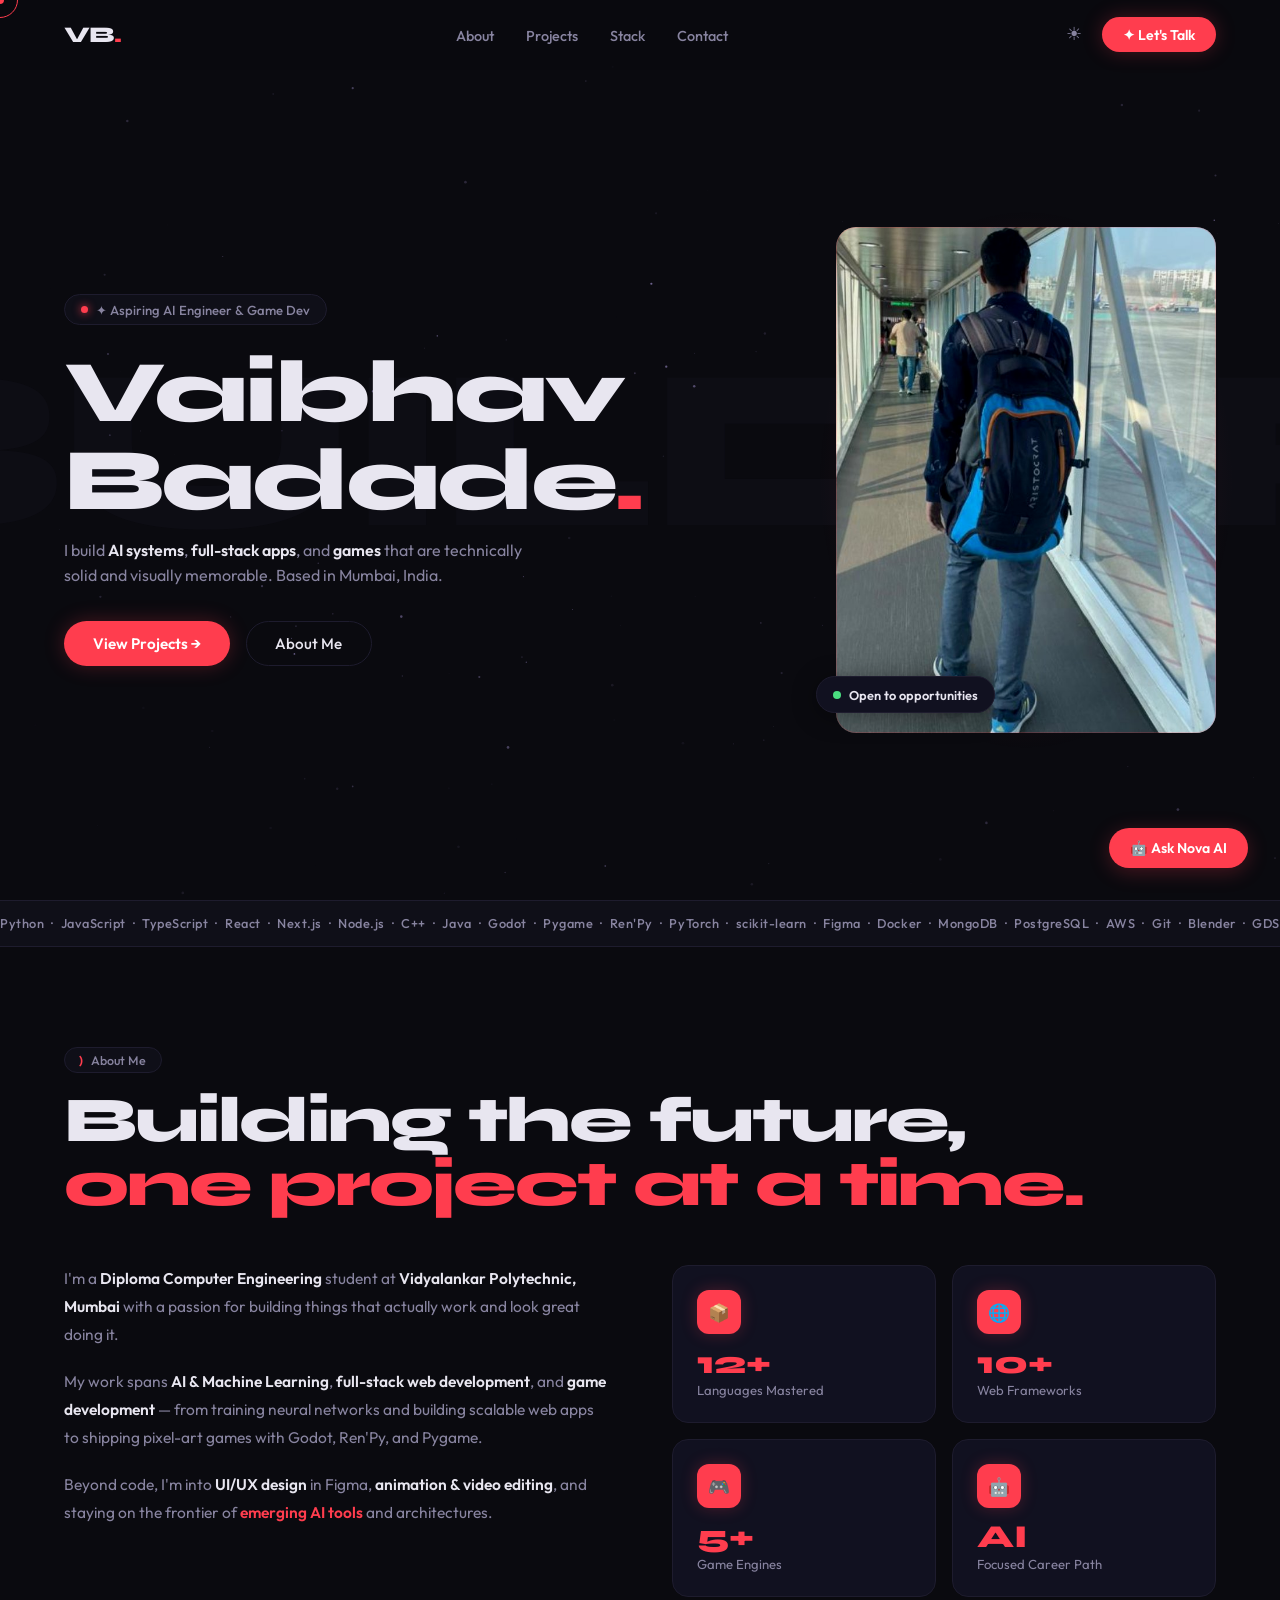
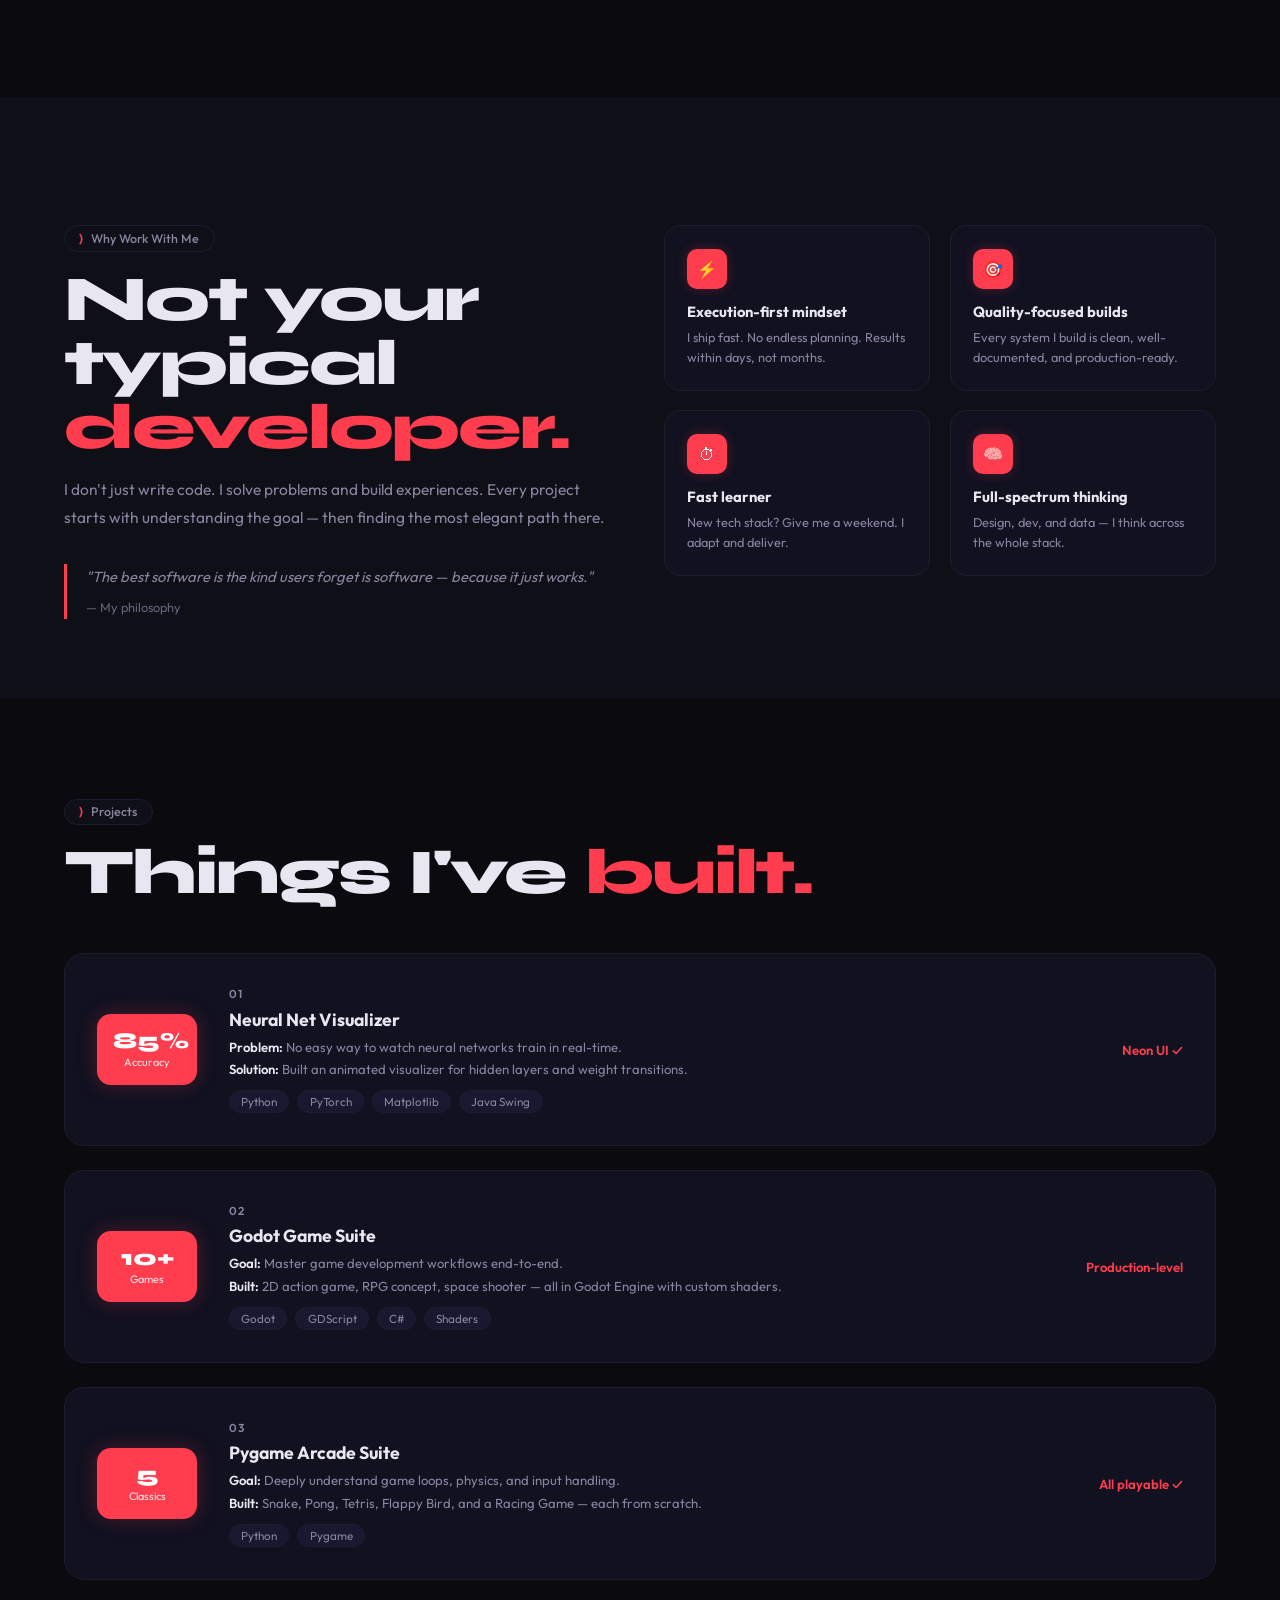
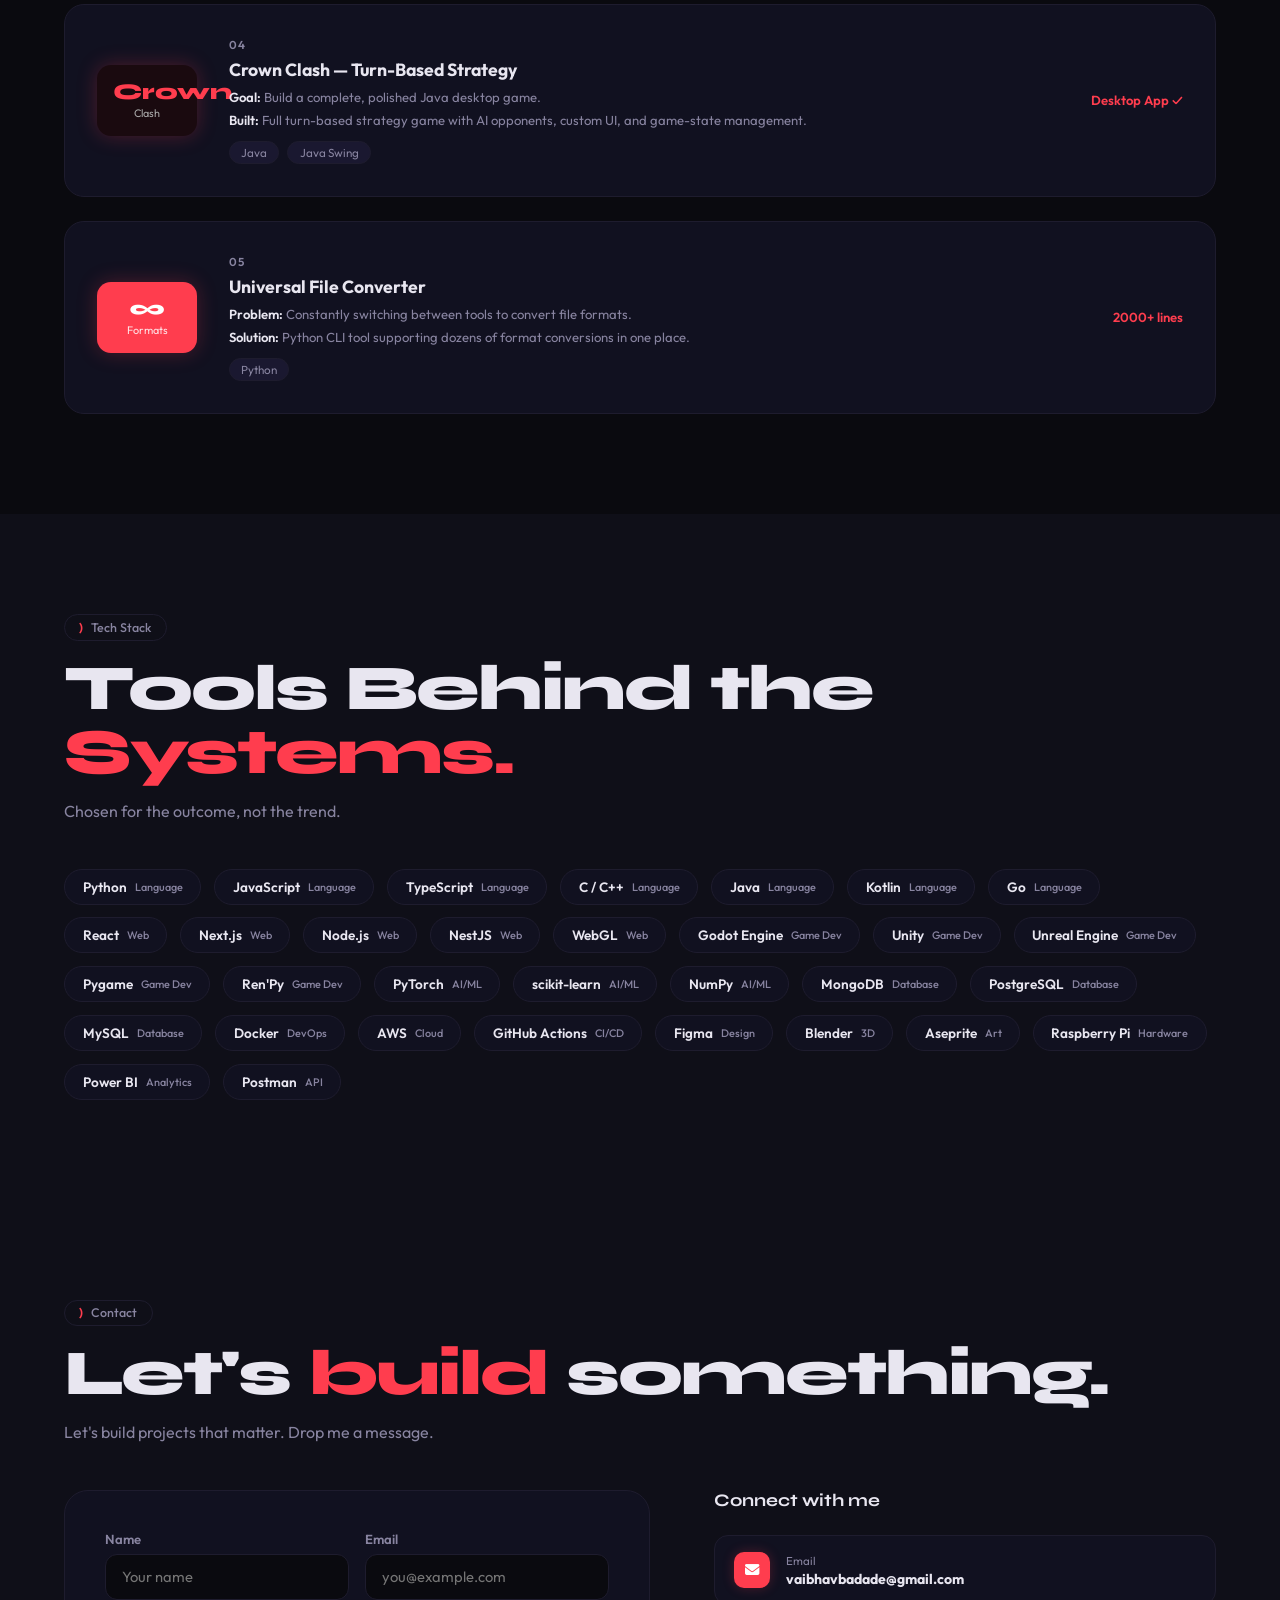
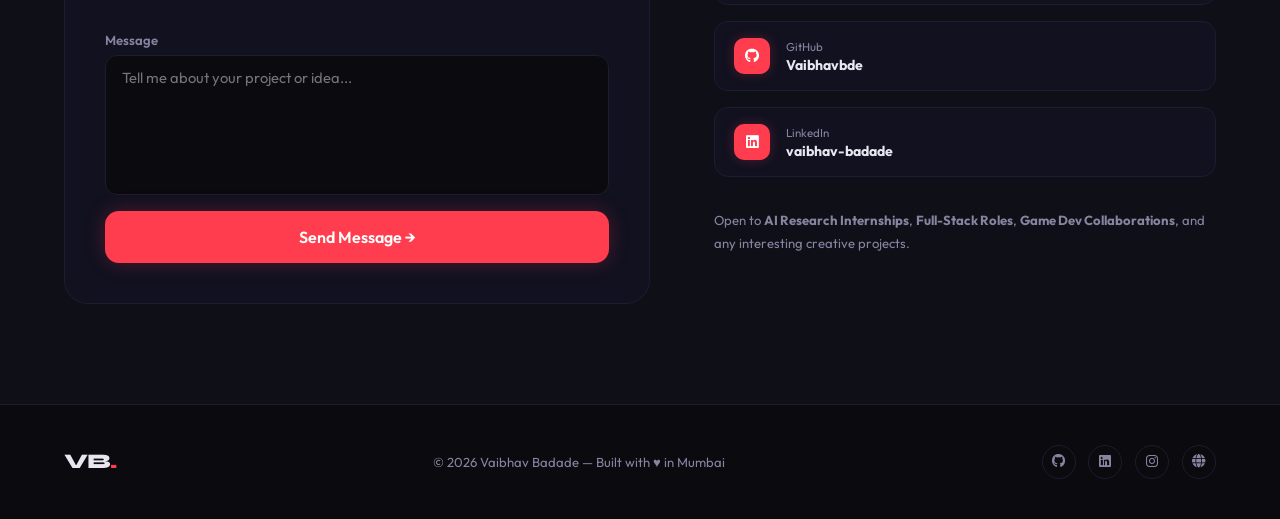
==== commit e20564fd: ". ." ====
--- a/index.html
+++ b/index.html
@@ -11,6 +11,9 @@
   <link rel="stylesheet" href="styles.css" />
 </head>
 <body>
+
+<!-- STARFIELD -->
+<canvas class="stars-canvas" id="starsCanvas"></canvas>
 
 <!-- PRELOADER -->
 <div id="preloader">
@@ -71,7 +74,8 @@
   <div class="hero-right reveal-up" style="--d:.15s">
     <div class="photo-wrap">
       <div class="photo-glow"></div>
-      <img src="[data-uri]" alt="Vaibhav Badade" />
+      <img src="[data-uri]" alt="Vaibhav Badade" />
+      <div class="photo-frame"></div>
       <div class="available-badge">
         <span class="pulse"></span>
         Open to opportunities
@@ -242,8 +246,8 @@
       </div>
 
       <div class="proj-card reveal-up" style="--d:.14s">
-        <div class="proj-metric" style="background: #1a1a1a">
-          <div class="pm-val" style="color: var(--gold)">Crown</div>
+        <div class="proj-metric" style="background: #1a0a0f">
+          <div class="pm-val" style="color: var(--red)">Crown</div>
           <div class="pm-lbl" style="color: #aaa">Clash</div>
         </div>
         <div>
@@ -357,7 +361,7 @@
       <div class="contact-info reveal-up" style="--d:.15s">
         <h3>Connect with me</h3>
         <div class="contact-links">
-          <a href="mailto:vaibhavbadade@example.com" class="contact-link">
+          <a href="mailto:vaibhavbadade@gmail.com" class="contact-link">
             <div class="ci"><i class="fas fa-envelope"></i></div>
             <div class="ct"><span>Email</span><strong>vaibhavbadade@gmail.com</strong></div>
           </a>
@@ -392,6 +396,7 @@
 </footer>
 
 <!-- AI CHAT WIDGET -->
+<button class="chat-fab" id="chatFab">🤖 Ask Nova AI</button>
 <div class="chat-window" id="chatWindow">
   <div class="chat-header">
     <div class="chat-header-left">
@@ -415,8 +420,194 @@
   </div>
   <div class="chat-powered">Powered by Claude AI</div>
 </div>
-<button class="chat-fab" id="chatFab">🤖 Nova AI</button>
-
-<script src="script.js"></script>
+
+<script>
+// ── STARFIELD ──
+(function() {
+  const canvas = document.getElementById('starsCanvas');
+  const ctx = canvas.getContext('2d');
+  let stars = [];
+  function resize() {
+    canvas.width = window.innerWidth;
+    canvas.height = window.innerHeight;
+  }
+  function init() {
+    stars = [];
+    for (let i = 0; i < 180; i++) {
+      stars.push({
+        x: Math.random() * canvas.width,
+        y: Math.random() * canvas.height,
+        r: Math.random() * 1.2 + 0.2,
+        a: Math.random(),
+        speed: Math.random() * 0.003 + 0.001,
+        phase: Math.random() * Math.PI * 2
+      });
+    }
+  }
+  function draw(t) {
+    ctx.clearRect(0, 0, canvas.width, canvas.height);
+    stars.forEach(s => {
+      const alpha = s.a * (0.5 + 0.5 * Math.sin(t * s.speed + s.phase));
+      ctx.beginPath();
+      ctx.arc(s.x, s.y, s.r, 0, Math.PI * 2);
+      ctx.fillStyle = 'rgba(200,180,255,' + alpha + ')';
+      ctx.fill();
+    });
+    requestAnimationFrame(draw);
+  }
+  resize();
+  init();
+  window.addEventListener('resize', () => { resize(); init(); });
+  requestAnimationFrame(draw);
+})();
+
+// Preloader
+window.addEventListener('load', () => {
+  setTimeout(() => document.getElementById('preloader').classList.add('gone'), 1200);
+});
+
+// Footer year + init time
+document.getElementById('yr').textContent = new Date().getFullYear();
+document.getElementById('initTime').textContent = new Date().toLocaleTimeString([], {hour:'2-digit',minute:'2-digit'});
+
+// Custom cursor
+const cur = document.getElementById('cur');
+const cur2 = document.getElementById('cur2');
+let mx=0, my=0, cx=0, cy=0;
+document.addEventListener('mousemove', e => {
+  mx = e.clientX; my = e.clientY;
+  cur.style.left = mx+'px'; cur.style.top = my+'px';
+});
+(function raf() {
+  cx += (mx-cx)*.14; cy += (my-cy)*.14;
+  cur2.style.left = cx+'px'; cur2.style.top = cy+'px';
+  requestAnimationFrame(raf);
+})();
+document.querySelectorAll('a, button, .proj-card, .stat-card, .feat-card, .stack-pill, .contact-link').forEach(el => {
+  el.addEventListener('mouseenter', () => { cur2.style.width = '60px'; cur2.style.height = '60px'; cur2.style.opacity = '.35'; });
+  el.addEventListener('mouseleave', () => { cur2.style.width = '36px'; cur2.style.height = '36px'; cur2.style.opacity = '1'; });
+});
+
+// Navbar
+const nav = document.getElementById('nav');
+let lastY = 0;
+window.addEventListener('scroll', () => {
+  const y = window.scrollY;
+  nav.classList.toggle('scrolled', y > 60);
+  nav.classList.toggle('hide', y > 120 && y > lastY);
+  if (y < 120) nav.classList.remove('hide');
+  lastY = y;
+}, { passive: true });
+
+// Dark mode — default is dark
+const themeBtn = document.getElementById('themeBtn');
+let dark = true;
+themeBtn.textContent = '☀';
+themeBtn.addEventListener('click', () => {
+  dark = !dark;
+  document.documentElement.setAttribute('data-theme', dark ? 'dark' : 'light');
+  themeBtn.textContent = dark ? '☀' : '☾';
+});
+
+// Mobile menu
+const burger = document.getElementById('burger');
+const mobMenu = document.getElementById('mobMenu');
+burger.addEventListener('click', () => {
+  burger.classList.toggle('open');
+  mobMenu.classList.toggle('open');
+});
+mobMenu.querySelectorAll('.mm-link').forEach(a => a.addEventListener('click', () => {
+  burger.classList.remove('open'); mobMenu.classList.remove('open');
+}));
+
+// Reveal on scroll
+const revEls = document.querySelectorAll('.reveal-up');
+const obs = new IntersectionObserver(entries => entries.forEach(e => {
+  if (e.isIntersecting) { e.target.classList.add('in'); }
+}), { threshold: 0.1 });
+revEls.forEach(el => obs.observe(el));
+
+// Parallax bg word
+const bgWord = document.getElementById('bgWord');
+window.addEventListener('scroll', () => {
+  if (bgWord) bgWord.style.transform = 'translate(-50%, calc(-50% + ' + (window.scrollY * .1) + 'px))';
+}, { passive: true });
+
+// Contact form
+document.getElementById('submitBtn').addEventListener('click', function() {
+  this.textContent = 'Sent! ✓';
+  this.style.background = '#4ade80';
+  setTimeout(() => {
+    this.textContent = 'Send Message →';
+    this.style.background = '';
+  }, 3000);
+});
+
+// ── AI CHAT ──
+const chatFab = document.getElementById('chatFab');
+const chatWindow = document.getElementById('chatWindow');
+const chatClose = document.getElementById('chatClose');
+const chatMessages = document.getElementById('chatMessages');
+const chatInput = document.getElementById('chatInput');
+const chatSend = document.getElementById('chatSend');
+
+chatFab.addEventListener('click', () => chatWindow.classList.toggle('open'));
+chatClose.addEventListener('click', () => chatWindow.classList.remove('open'));
+
+function addMsg(text, role) {
+  const d = document.createElement('div');
+  d.className = 'msg ' + role;
+  d.innerHTML = text + '<div class="msg-time">' + new Date().toLocaleTimeString([],{hour:'2-digit',minute:'2-digit'}) + '</div>';
+  chatMessages.appendChild(d);
+  chatMessages.scrollTop = chatMessages.scrollHeight;
+  return d;
+}
+
+function addTyping() {
+  const d = document.createElement('div');
+  d.className = 'msg bot';
+  d.innerHTML = '<div class="typing-dots"><span></span><span></span><span></span></div>';
+  chatMessages.appendChild(d);
+  chatMessages.scrollTop = chatMessages.scrollHeight;
+  return d;
+}
+
+const SYSTEM = "You are Nova, Vaibhav Badade's friendly AI portfolio assistant. Vaibhav is a Diploma Computer Engineering student at Vidyalankar Polytechnic, Mumbai. He bu